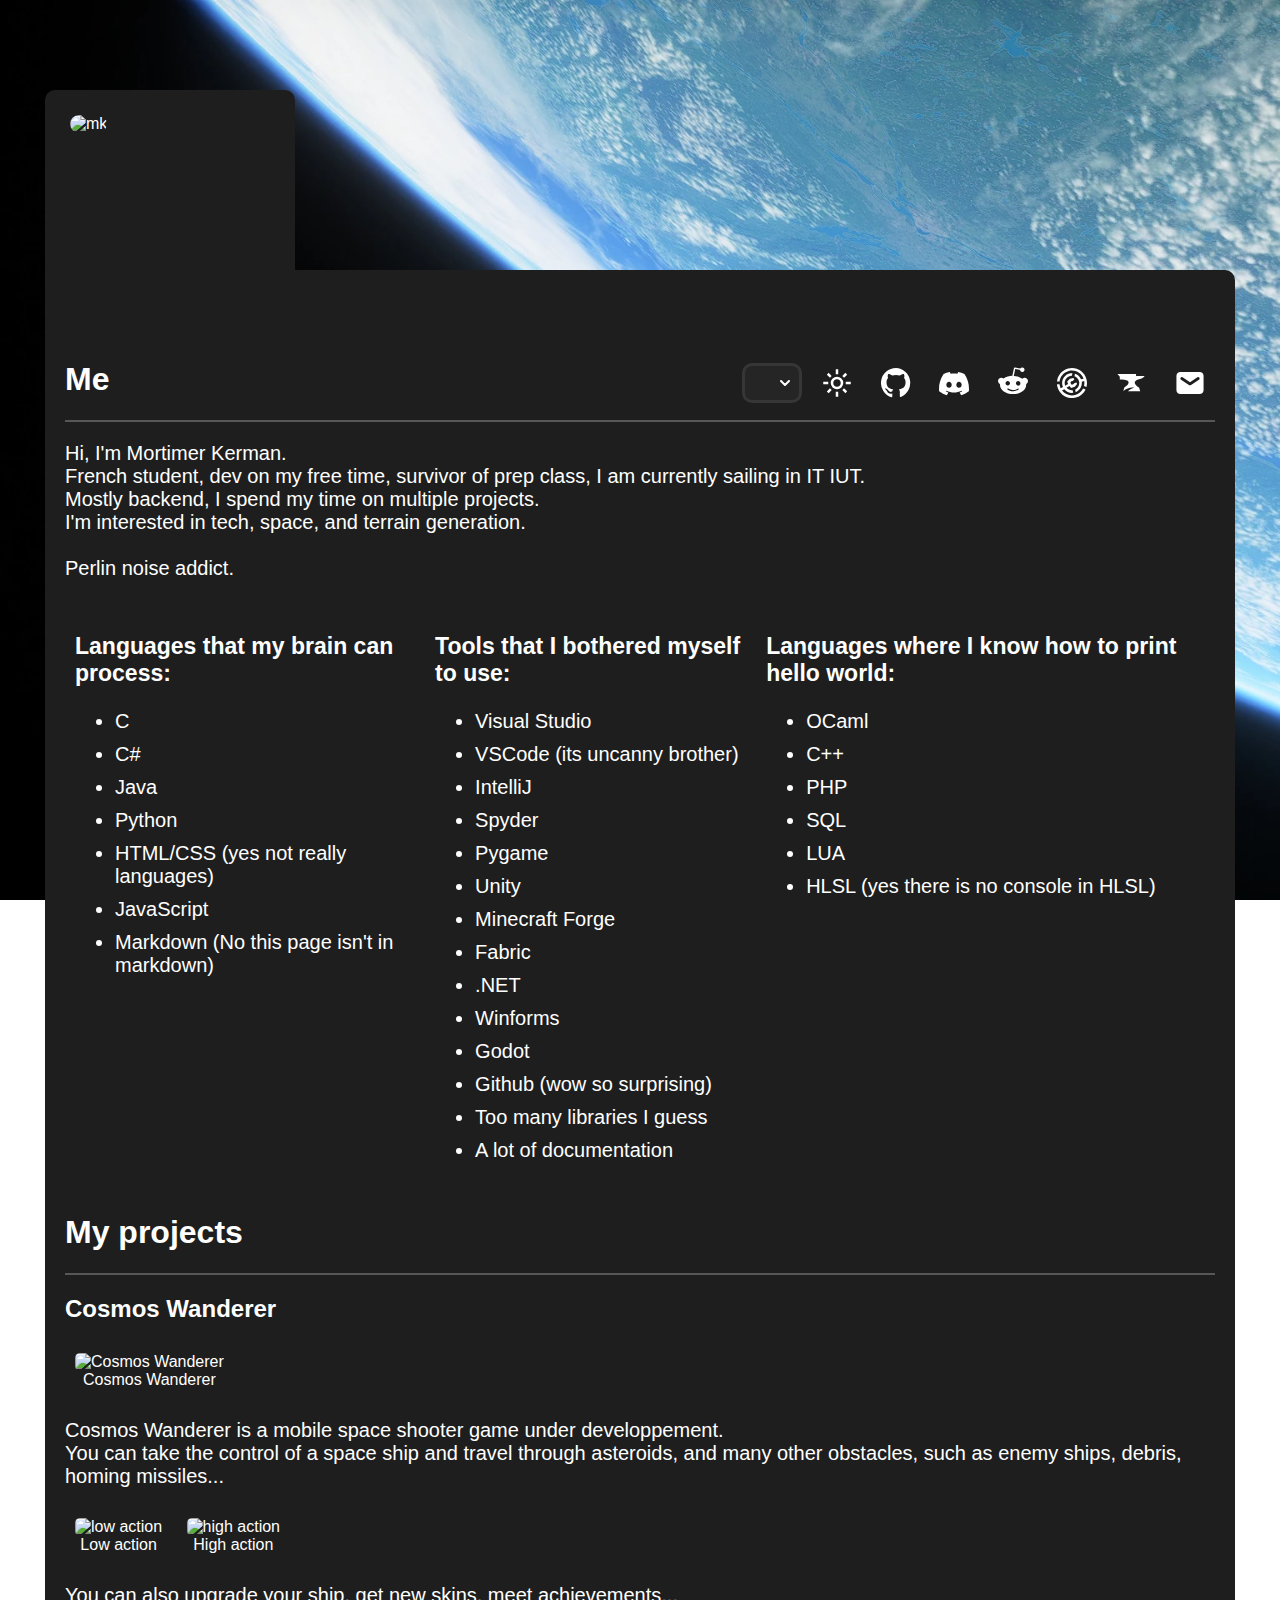
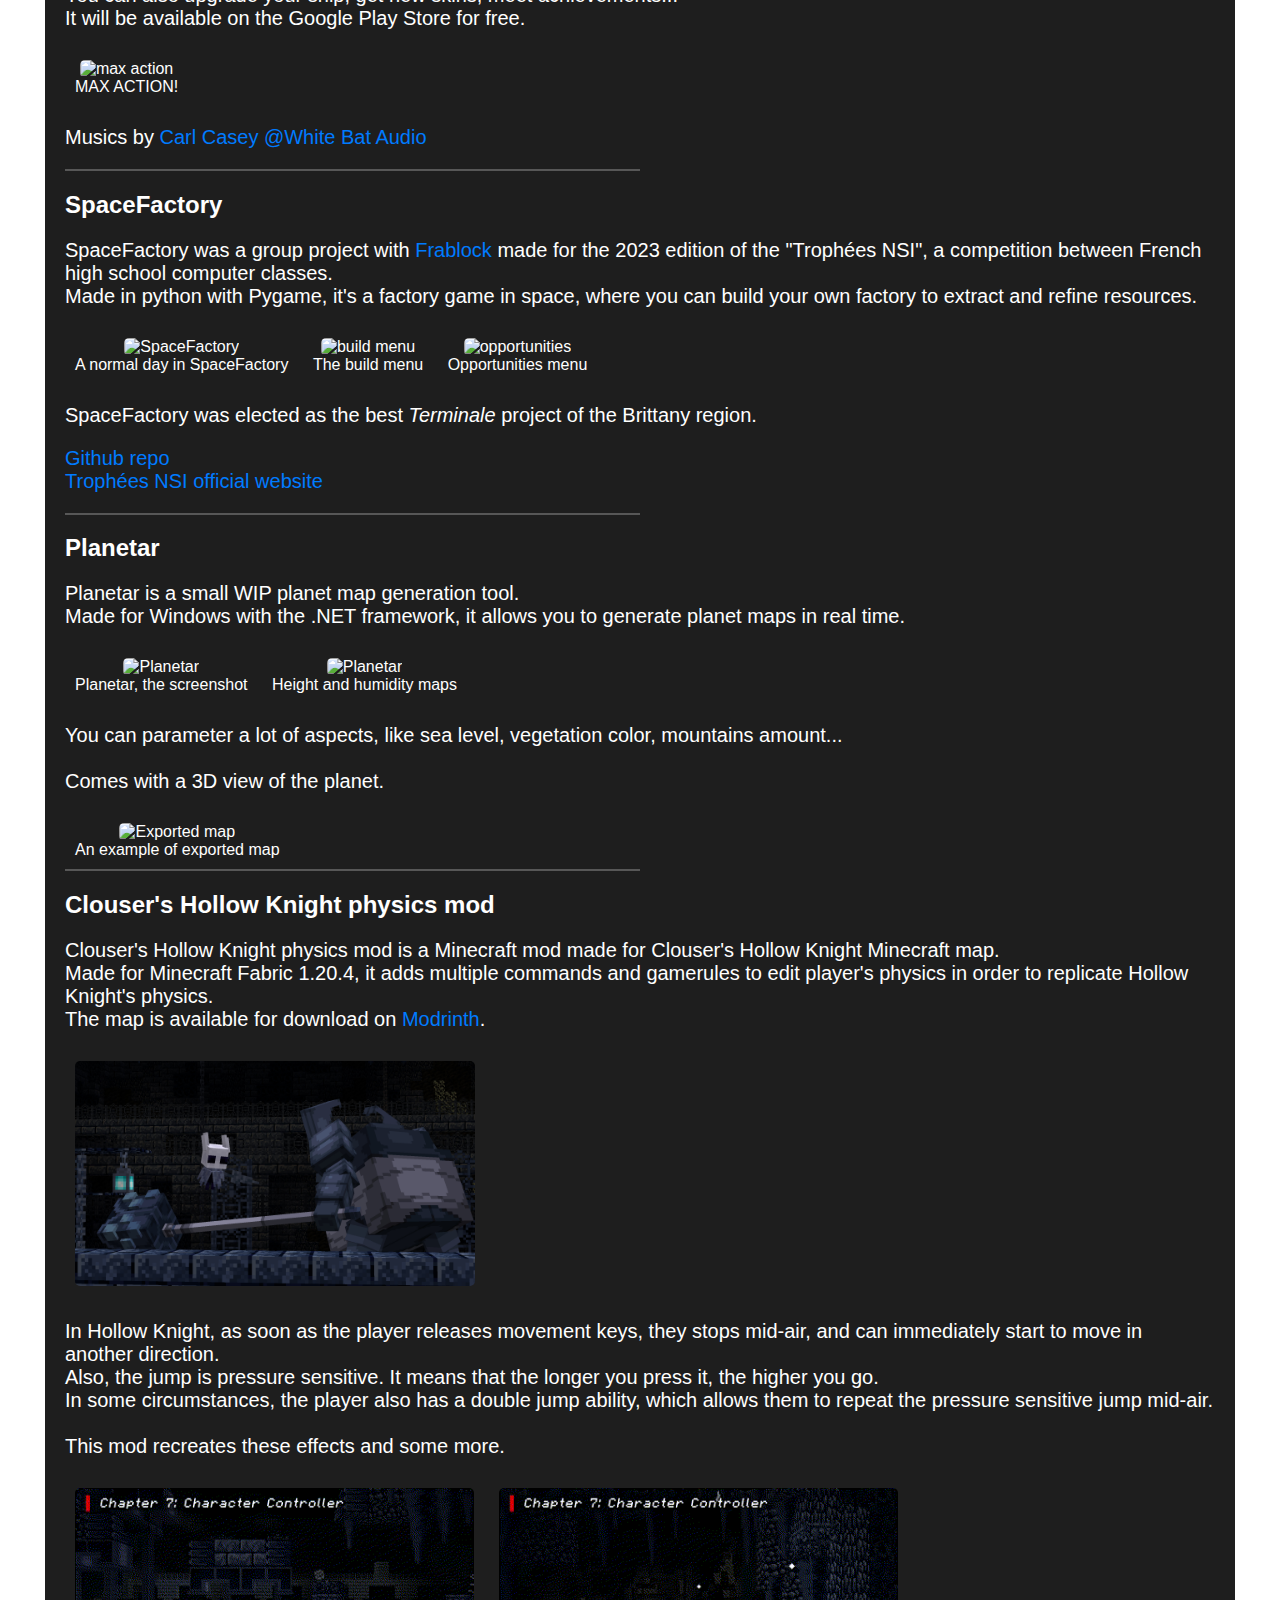
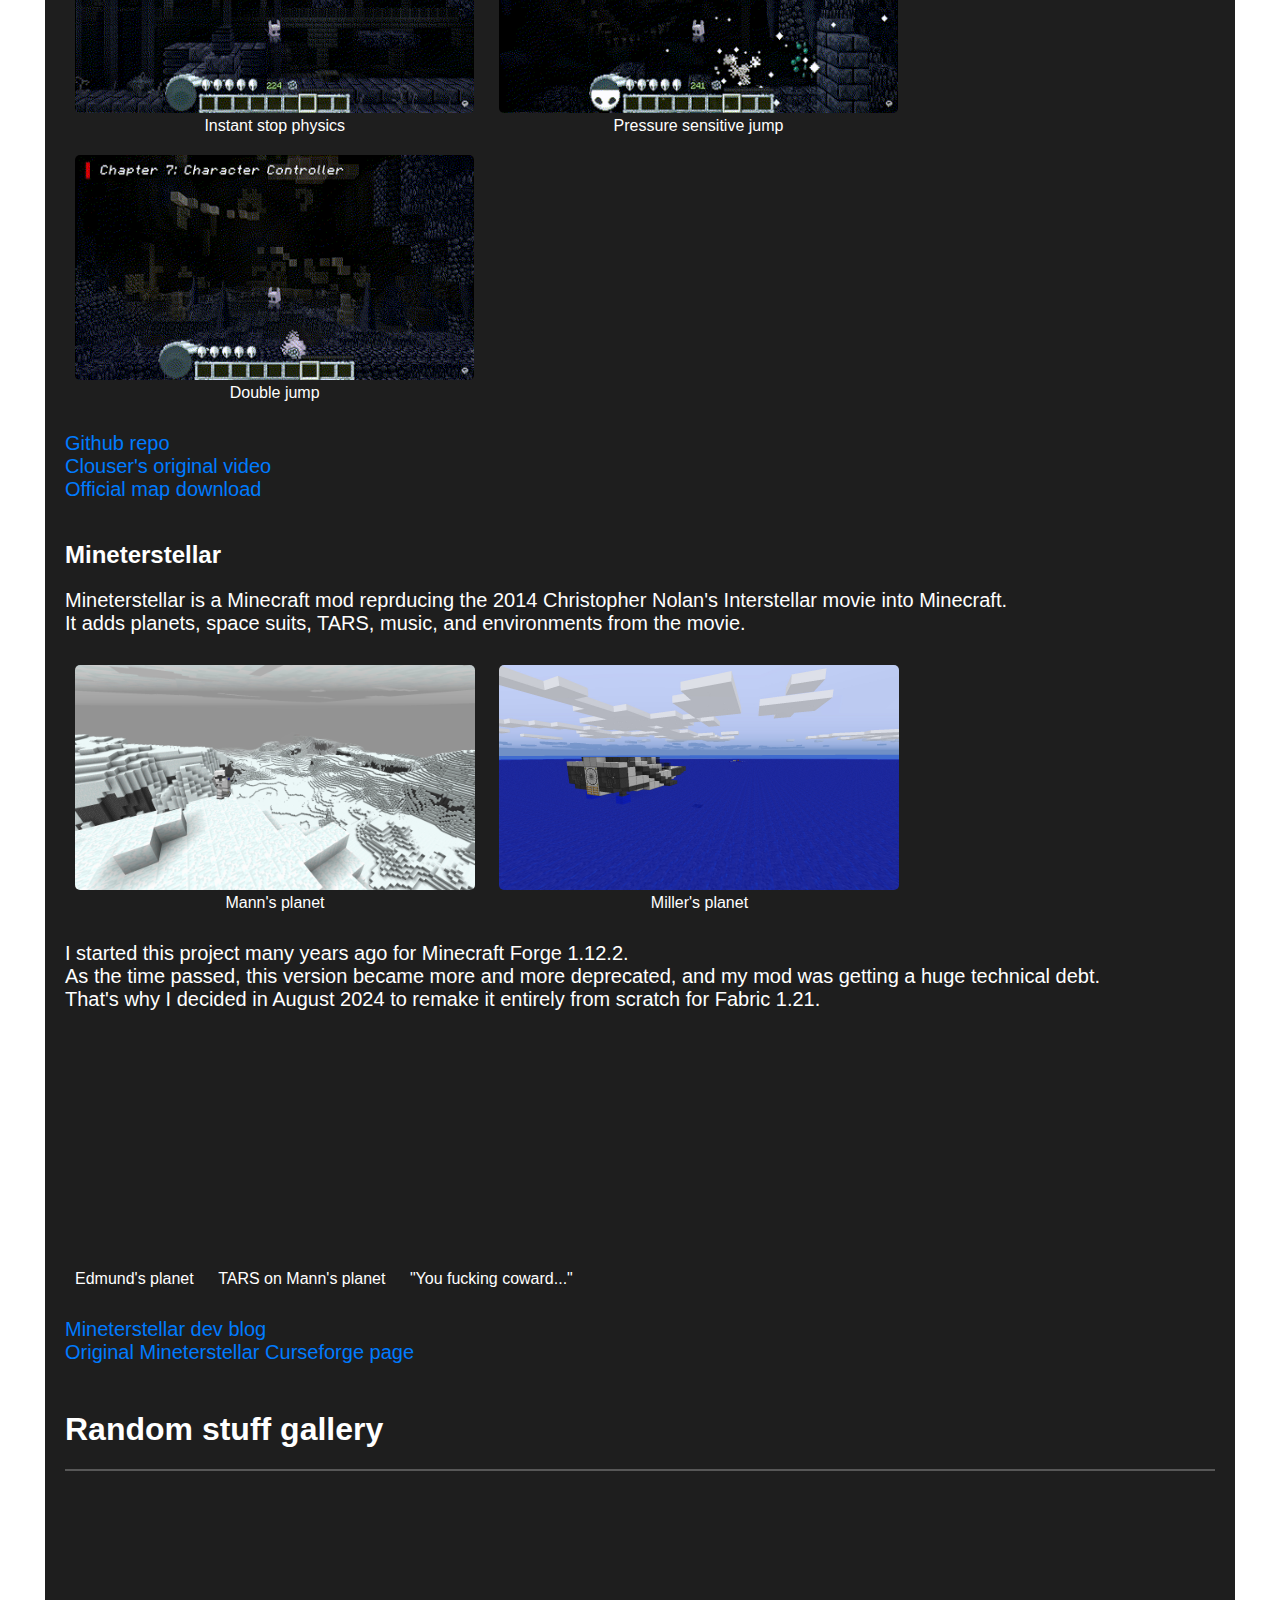
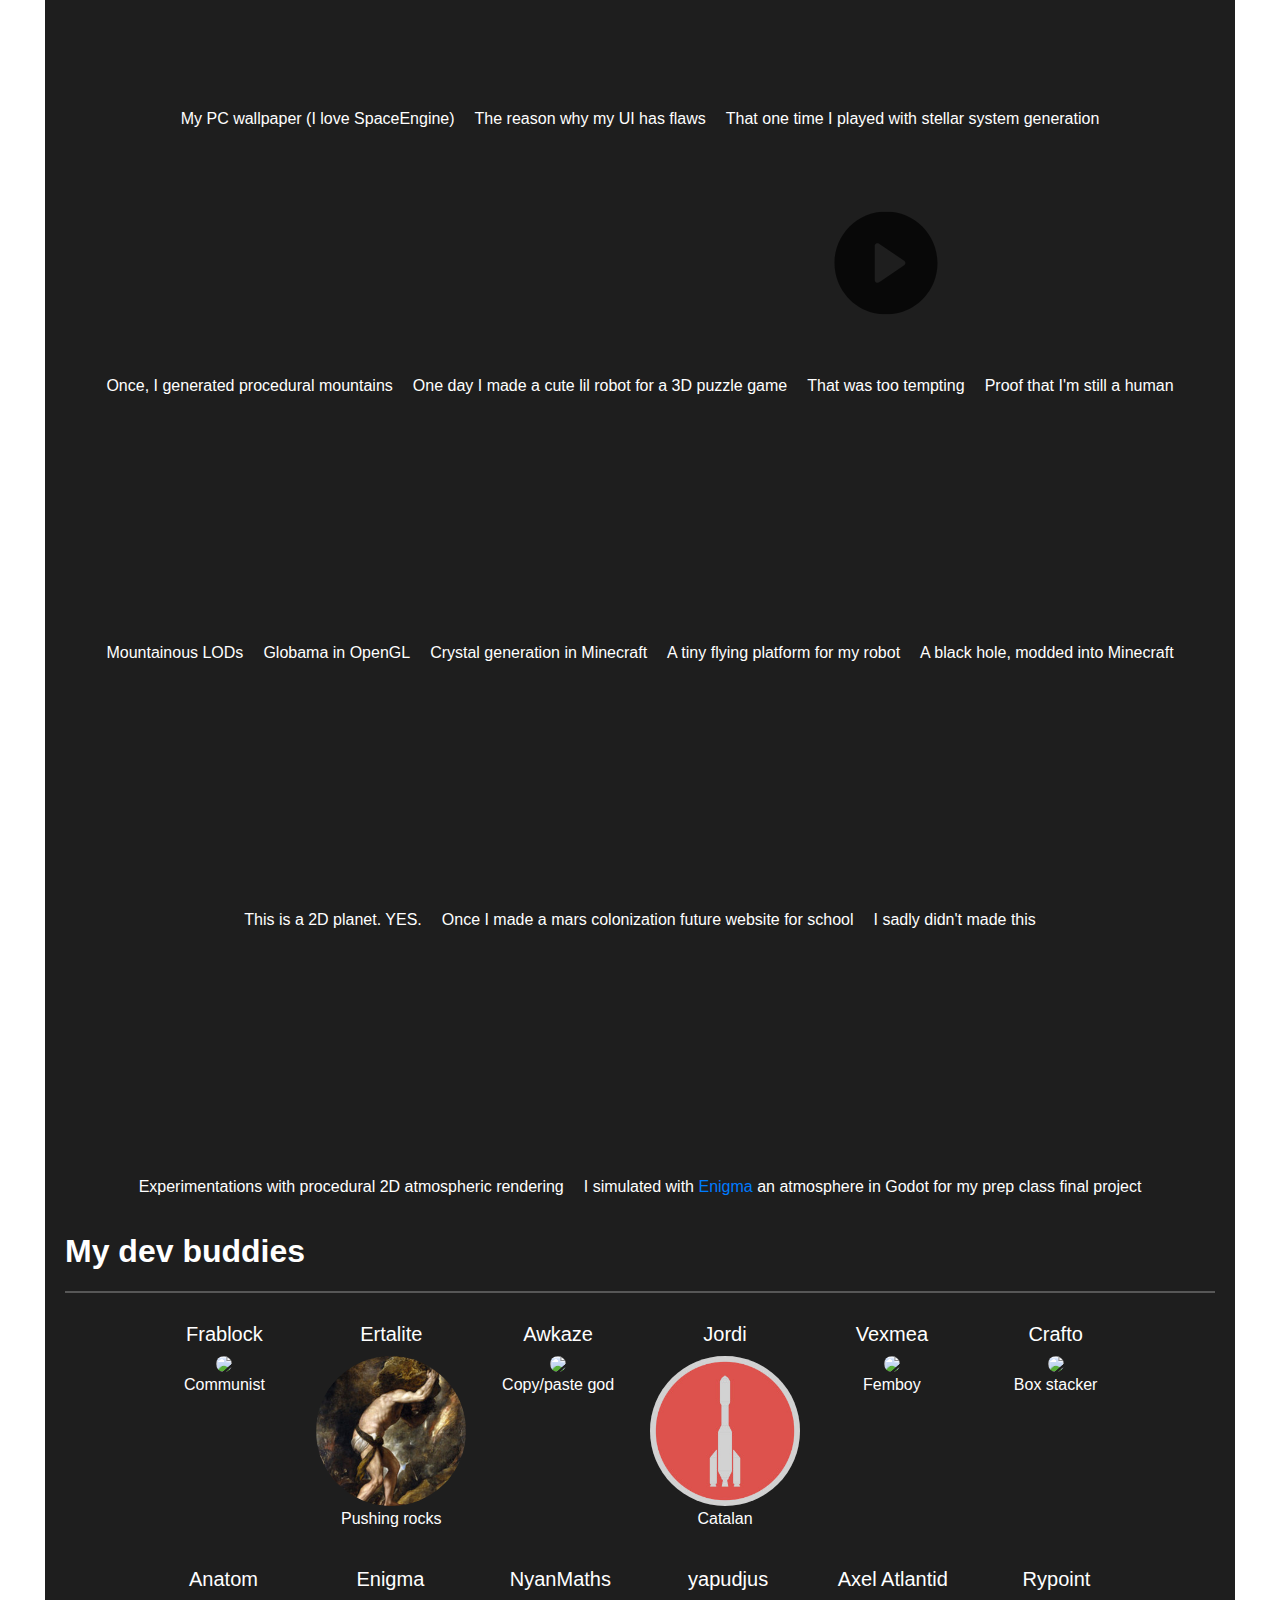
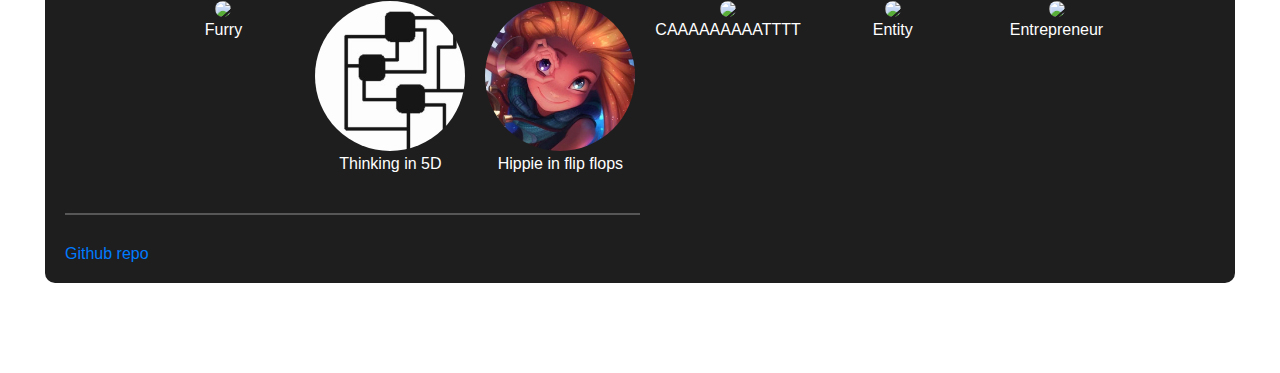
==== index.html @ 1464b173 "Added a Mineterstellar project section and a blog with comments" ====
<!DOCTYPE html>
<html>
	<head>
		<meta charset="utf-8"/>
		<title>Mortimer Kerman's webpage</title>
		<meta name="author" content="Mortimer Kerman"/>
		<meta name="description" content="A showcase web page for my developer projects"/>
		<meta property="og:url" content="https://mortimer-kerman.github.io/"/>
		<meta property="og:title" content="Mortimer Kerman's webpage"/>
		<meta property="og:description" content="A showcase web page for my developer projects"/>
		<meta property="og:image" content="https://raw.githubusercontent.com/Mortimer-Kerman/mortimer-kerman.github.io/main/icon.png"/>
		<meta name="robots" content="index" />
		<link rel="stylesheet" href="index.css" />
		<link rel="icon" type="image/png" sizes="583x583" href="icon.png"/>
	</head>
	<body>
		<div class="fixed-background">
			<div class="content">
				<div class="pp_container" width="200px">
					<img class="pp" src="mortimerK.jpg" alt="mk" width="200px"/>
				</div>
				<h1 class="top-content">
					<div loc="me">Me</div>
					<div class="navbar-open scriptonly" onclick="openNavBar()" style="cursor: pointer;">&#9776;</div>
					<div class="navbuttons-container">
						<a onclick="closeNavBar()" style="cursor: pointer;"><svg class="navbar-close scriptonly" width="30px" height="30px"><use href="sprites.svg#close"/></svg></a>
						<div desc="English" descloc="langName" class="language-select scriptonly">
							<select id="language" onselect=""></select>
						</div>
						<a desc="Light mode" descloc="lightmode" class="scriptonly" onclick="switchLightmode()" style="cursor: pointer;"><svg class="lightmode" width="30px" height="30px"><use href="sprites.svg#lightmode"/></svg></a>
						<a desc="Mortimer-Kerman" href="https://github.com/Mortimer-Kerman" target="_blank" rel="noopener noreferrer"><svg class="github-logo" width="30px" height="30px"><use href="sprites.svg#github"/></svg></a>
						<a desc="mortimer_kerman" onclick="copyDiscordID('mortimer_kerman')" style="cursor: pointer;"><svg class="discord-logo" width="30px" height="30px"><use href="sprites.svg#discord"/></svg></a>
						<a desc="Mortimer_Kerman" href="https://reddit.com/u/Mortimer_Kerman" target="_blank" rel="noopener noreferrer"><svg class="reddit-logo" width="30px" height="30px"><use class="circle" href="sprites.svg#reddit-circle"/><use class="face" href="sprites.svg#reddit-icon"/></svg></a>
						<a desc="Mortimer-Kerman" href="https://modrinth.com/user/Mortimer-Kerman" target="_blank" rel="noopener noreferrer"><svg class="modrinth-logo" width="30px" height="30px"><use href="sprites.svg#modrinth"/></svg></a>
						<a desc="mortimer_kerman" href="https://www.curseforge.com/members/mortimer_kerman/projects" target="_blank" rel="noopener noreferrer"><svg class="curseforge-logo" width="30px" height="30px"><use href="sprites.svg#curseforge"/></svg></a>
						<a desc="kerman.mortimer@gmail.com" href="mailto:kerman.mortimer@gmail.com" target="_blank" rel="noopener noreferrer"><svg class="mail-logo" width="30px" height="30px"><use href="sprites.svg#mail"/></svg></a>
					</div>
				</h1>
				<div class="title-bar"></div>
				<section>
					<p loc="maindesc">
						Hi, I'm Mortimer Kerman.<br/>
						French student, dev on my free time, survivor of prep class, I am currently sailing in IT IUT.<br/>
						Mostly backend, I spend my time on multiple projects.<br/>
						I'm interested in tech, space, and terrain generation.
						<br/><br/>
						Perlin noise addict.
					</p>
					<div class="alignedBlocksContainer">
						<div class="alignedBlock">
							<h3 loc="languages.process">Languages that my brain can process:</h3>
							<ul>
								<li>C</li>
								<li>C#</li>
								<li>Java</li>
								<li>Python</li>
								<li loc="languages.html">HTML/CSS (yes not really languages)</li>
								<li>JavaScript</li>
								<li loc="languages.markdown">Markdown (No this page isn't in markdown)</li>
							</ul>
						</div>
						<div class="alignedBlock">
							<h3 loc="languages.toolsused">Tools that I bothered myself to use:</h3>
							<ul>
								<li>Visual Studio</li>
								<li loc="languages.vscode">VSCode (its uncanny brother)</li>
								<li>IntelliJ</li>
								<li>Spyder</li>
								<li>Pygame</li>
								<li>Unity</li>
								<li>Minecraft Forge</li>
								<li>Fabric</li>
								<li>.NET</li>
								<li>Winforms</li>
								<li>Godot</li>
								<li loc="languages.github">Github (wow so surprising)</li>
								<li loc="languages.libs">Too many libraries I guess</li>
								<li loc="languages.doc">A lot of documentation</li>
							</ul>
						</div>
						<div class="alignedBlock">
							<h3 loc="languages.helloworld">Languages where I know how to print hello world:</h3>
							<ul>
								<li>OCaml</li>
								<li>C++</li>
								<li>PHP</li>
								<li>SQL</li>
								<li>LUA</li>
								<li loc="languages.hlsl">HLSL (yes there is no console in HLSL)</li>
							</ul>
						</div>
					</div>
				</section>
				<h1 id="projects" loc="projects" class="linkcopy">My projects</h1>
				<div class="title-bar"></div>
				<section>
					<h2 id="projects-cosmoswanderer" class="linkcopy">Cosmos Wanderer</h2>
					<section class="project">
						<div class="image-container">
							<img src="projects/cosmoswanderer.jpg" alt="Cosmos Wanderer" loading="lazy">
							<div class="caption">Cosmos Wanderer</div>
						</div>
						<p loc="cosmoswanderer.desc">
							Cosmos Wanderer is a mobile space shooter game under developpement.<br/>
							You can take the control of a space ship and travel through asteroids, and many other obstacles, such as enemy ships, debris, homing missiles...
						</p>
						<div class="image-container">
							<img src="projects/lowaction.jpg" alt="low action" loading="lazy">
							<div class="caption" loc="cosmoswanderer.lowaction">Low action</div>
						</div>
						<div class="image-container">
							<img src="projects/highaction.jpg" alt="high action" loading="lazy">
							<div class="caption" loc="cosmoswanderer.highaction">High action</div>
						</div>
						<p loc="cosmoswanderer.desc2">
							You can also upgrade your ship, get new skins, meet achievements...<br/>
							It will be available on the Google Play Store for free.
						</p>
						<div class="image-container">
							<img src="projects/maxaction.jpg" alt="max action" loading="lazy">
							<div class="caption" loc="cosmoswanderer.maxaction">MAX ACTION !</div>
						</div>
						<p loc="cosmoswanderer.carlcasey">
							Musics by <a href="https://youtube.com/@WhiteBatAudio" target="_blank" rel="noopener noreferrer">Carl Casey @White Bat Audio</a>
						</p>
					</section>
					<div class="small-title-bar"></div>
					<h2 id="projects-spacefactory" class="linkcopy">SpaceFactory</h2>
					<section class="project">
						<p loc="spacefactory">
							SpaceFactory was a group project with Frablock made for the 2023 edition of the "Trophées NSI", a competition between French high school computer classes.<br/>
							Made in python with Pygame, it's a factory game in space, where you can build your own factory to extract and refine resources.<br/>
						</p>
						<div class="image-container">
							<img src="projects/spacefactory.jpg" alt="SpaceFactory" loading="lazy">
							<div class="caption" loc="spacefactory.normalday">A normal day in SpaceFactory</div>
						</div>
						<div class="image-container">
							<img src="projects/buildmenu.jpg" alt="build menu" loading="lazy">
							<div class="caption" loc="spacefactory.buildmenu">The build menu</div>
						</div>
						<div class="image-container">
							<img src="projects/opportunities.jpg" alt="opportunities" loading="lazy">
							<div class="caption" loc="spacefactory.opportunities">Opportunities menu</div>
						</div>
						<p loc="spacefactory.bestproject">
							SpaceFactory was elected as the best <i>Terminale</i> project of the Brittany region.<br/>
						</p>
						<p>
							<a href="https://github.com/Mortimer-Kerman/SpaceFactory" target="_blank" rel="noopener noreferrer" loc="projects.repo">Github repo</a><br/>
							<a href="https://trophees-nsi.fr/" target="_blank" rel="noopener noreferrer" loc="spacefactory.website">Trophées NSI official website</a>
						</p>
					</section>
					<div class="small-title-bar"></div>
					<h2 id="projects-planetar" class="linkcopy">Planetar</h2>
					<section class="project">
						<p loc="planetar.desc">
							Planetar is a small WIP planet map generation tool.<br/>
							Made for Windows with the .NET framework, it allows you to generate planet maps in real time.
						</p>
						<div class="image-container">
							<img src="projects/planetar.jpg" alt="Planetar" loading="lazy">
							<div class="caption" loc="planetar.screenshot">Planetar, the screenshot</div>
						</div>
						<div class="image-container">
							<img src="projects/planetarmaps.jpg" alt="Planetar" loading="lazy">
							<div class="caption" loc="planetar.maps">Height and humidity maps</div>
						</div>
						<p loc="planetar.desc2">
							You can parameter a lot of aspects, like sea level, vegetation color, mountains amount...
							<br/><br/>
							Comes with a 3D view of the planet.
						</p>
						<div class="image-container">
							<img src="projects/exportedmap.jpg" alt="Exported map" loading="lazy">
							<div class="caption" loc="planetar.exported">An example of exported map</div>
						</div>
					</section>
					<div class="small-title-bar"></div>
					<h2 id="projects-clouserhollowknightphysicsmod" class="linkcopy">Clouser's Hollow Knight physics mod</h2>
					<section class="project">
						<p loc="hollowknight.desc">
							Clouser's Hollow Knight physics mod is a Minecraft mod made for Clouser's Hollow Knight Minecraft map.<br/>
							Made for Minecraft Fabric 1.20.4, it adds multiple commands and gamerules to edit player's physics in order to replicate Hollow Knight's physics.<br/>
							The map is available for download on <a href="https://modrinth.com/modpack/hollowknight" target="_blank" rel="noopener noreferrer">Modrinth</a>.
						</p>
						<div class="image-container">
							<img src="projects/hollowknight.jpg" alt="Hollow Knight" loading="lazy">
						</div>
						<p loc="hollowknight.desc2">
							In Hollow Knight, as soon as the player releases movement keys, they stops mid-air, and can immediately start to move in another direction.<br/>
							Also, the jump is pressure sensitive. It means that the longer you press it, the higher you go.<br/>
							In some circumstances, the player also has a double jump ability, which allows them to repeat the pressure sensitive jump mid-air.<br/>
							<br/>
							This mod recreates these effects and some more.
						</p>
						<div class="image-container">
							<img src="projects/instantstop.gif" alt="Hollow Knight" loading="lazy">
							<div class="caption" loc="hollowknight.instantstop">Instant stop physics</div>
						</div>
						<div class="image-container">
							<img src="projects/pressurejump.gif" alt="Hollow Knight" loading="lazy">
							<div class="caption" loc="hollowknight.pressurejump">Pressure sensitive jump</div>
						</div>
						<div class="image-container">
							<img src="projects/doublejump.gif" alt="Hollow Knight" loading="lazy">
							<div class="caption" loc="hollowknight.doublejump">Double jump</div>
						</div>
						<p>
							<a href="https://github.com/Mortimer-Kerman/ClouserHollowKnightPhysicsMod" target="_blank" rel="noopener noreferrer" loc="projects.repo">Github repo</a><br/>
							<a href="https://youtu.be/SB0jRHjh9kk" target="_blank" rel="noopener noreferrer" loc="hollowknight.video">Clouser's original video</a><br/>
							<a href="https://modrinth.com/modpack/hollowknight" target="_blank" rel="noopener noreferrer" loc="hollowknight.map">Official map download</a>
						</p>
					</section>
					<h2 id="projects-mineterstellar" class="linkcopy">Mineterstellar</h2>
					<section class="project">
						<p loc="mineterstellar.desc">
							Mineterstellar is a Minecraft mod reprducing the 2014 Christopher Nolan's Interstellar movie into Minecraft.<br/>
							It adds planets, space suits, TARS, music, and environments from the movie.
						</p>
						<div class="image-container">
							<img src="projects/mann1.jpg" alt="Mineterstellar" loading="lazy">
							<div class="caption" loc="mineterstellar.mann1">Mann's planet</div>
						</div>
						<div class="image-container">
							<img src="projects/miller.jpg" alt="Mineterstellar" loading="lazy">
							<div class="caption" loc="mineterstellar.miller">Miller's planet</div>
						</div>
						<p loc="mineterstellar.desc2">
							I started this project many years ago for Minecraft Forge 1.12.2.<br/>
							As the time passed, this version became more and more deprecated, and my mod was getting a huge technical debt.<br/>
							That's why I decided in August 2024 to remake it entirely from scratch for Fabric 1.21.
						</p>
						<div class="image-container">
							<img src="projects/edmund.jpg" alt="Mineterstellar" loading="lazy">
							<div class="caption" loc="mineterstellar.edmund">Edmund's planet</div>
						</div>
						<div class="image-container">
							<img src="projects/mann2.jpg" alt="Mineterstellar" loading="lazy">
							<div class="caption" loc="mineterstellar.mann2">TARS on Mann's planet</div>
						</div>
						<div class="image-container">
							<img src="projects/mann3.jpg" alt="Mineterstellar" loading="lazy">
							<div class="caption" loc="mineterstellar.mann3">"You fucking coward..."</div>
						</div>
						<p>
							<a href="/mineterstellar-blog" loc="mineterstellar.blog">Dev blog</a><br/>
							<a href="https://www.curseforge.com/minecraft/mc-mods/mineterstellar-interstellar-in-minecraft" target="_blank" rel="noopener noreferrer" loc="mineterstellar.curseforge">Original Mineterstellar Curseforge page</a><br/>
						</p>
					</section>
				</section>
				<h1 id="gallery" loc="gallery" class="linkcopy">Random stuff gallery</h1>
				<div class="title-bar"></div>
				<section class="gallery">
					<div class="image-container">
						<img src="randomScreens/pcwlp.jpg" alt="PC wallpaper" loading="lazy">
						<div class="caption" loc="gallery.wallpaper">My PC wallpaper (I love SpaceEngine)</div>
					</div>
					<div class="image-container">
						<img src="randomScreens/reason.jpg" alt="Reason why" loading="lazy">
						<div class="caption" loc="gallery.reason">The reason why my UI has flaws</div>
					</div>
					<div class="image-container">
						<img src="randomScreens/stellarsystem.jpg" alt="Stellar system" loading="lazy">
						<div class="caption" loc="gallery.stellarsystem">That one time I played with stellar system generation</div>
					</div>
					<div class="image-container">
						<img src="randomScreens/mountainsgenration.jpg" alt="Mountains generation" loading="lazy">
						<div class="caption" loc="gallery.mountains">Once, I generated procedural mountains</div>
					</div>
					<div class="image-container">
						<img src="randomScreens/bobbythebot.jpg" alt="Bobby the robot" loading="lazy">
						<div class="caption" loc="gallery.robot">One day I made a cute lil robot for a 3D puzzle game</div>
					</div>
					<div class="image-container">
						<div class="scriptonly">
							<img class="videoThumb" src="randomScreens/videothumbs/tootempting.webm.jpg" alt="Too tempting" loading="lazy">
							<svg class="playIcon" width="100%" height="45%"><use href="sprites.svg#playicon"/></svg>
						</div>
						<noscript>
							<video preload="auto" controls src="randomScreens/tootempting.webm">
								<track src="randomScreens/subtitles/tootempting.webm-en.vtt" kind="subtitles" srclang="en" label="English">
								<track src="randomScreens/subtitles/tootempting.webm-fr.vtt" kind="subtitles" srclang="fr" label="Français">
								<track src="randomScreens/subtitles/tootempting.webm-es.vtt" kind="subtitles" srclang="es" label="Español">
								<track src="randomScreens/subtitles/tootempting.webm-de.vtt" kind="subtitles" srclang="de" label="Deutsch">
								Your navigator does not support video playing</video>
						</noscript>
						<div class="caption" loc="gallery.tootempting">That was too tempting</div>
					</div>
					<div class="image-container">
						<img src="randomScreens/touchinggrass.jpg" alt="Touching grass" loading="lazy">
						<div class="caption" loc="gallery.grass">Proof that I'm still a human</div>
					</div>
					<div class="image-container">
						<img src="randomScreens/lods.jpg" alt="LODs" loading="lazy">
						<div class="caption" loc="gallery.lod">Mountainous LODs</div>
					</div>
					<div class="image-container">
						<img src="randomScreens/globama.jpg" alt="Globama" loading="lazy">
						<div class="caption" loc="gallery.globama">Globama in OpenGL</div>
					</div>
					<div class="image-container">
						<img src="randomScreens/generatedcrystals.jpg" alt="Generated crystals" loading="lazy">
						<div class="caption" loc="gallery.crystals">Crystal generation in Minecraft</div>
					</div>
					<div class="image-container">
						<img src="randomScreens/platform.gif" alt="Flying platform" loading="lazy">
						<div class="caption" loc="gallery.platform">A tiny flying platform for my robot</div>
					</div>
					<div class="image-container">
						<img src="randomScreens/minecraftblackhole.jpg" alt="Minecraft black hole" loading="lazy">
						<div class="caption" loc="gallery.blackhole">A black hole, modded into Minecraft</div>
					</div>
					<div class="image-container">
						<img src="randomScreens/totally2d.jpg" alt="Totally 2D" loading="lazy">
						<div class="caption" loc="gallery.totally2d">This is a 2D planet. YES.</div>
					</div>
					<div class="image-container">
						<img src="randomScreens/mars.jpg" alt="MARS website" loading="lazy">
						<div class="caption" loc="gallery.mars">Once I made a mars colonization future website for school</div>
					</div>
					<div class="image-container">
						<img src="randomScreens/smug-jug.gif" alt="Some smug jug" loading="lazy">
						<div class="caption" loc="gallery.jug">I sadly didn't made this</div>
					</div>
					<div class="image-container">
						<img src="randomScreens/atmosphere.jpg" alt="2D atmosphere" loading="lazy">
						<div class="caption" loc="gallery.atmosphere">Experimentations with procedural 2D atmospheric rendering</div>
					</div>
					<div class="image-container">
						<img src="randomScreens/scattering.jpg" alt="Realistic scattering" loading="lazy">
						<div class="caption" loc="gallery.scattering">I simulated with Enigma an atmosphere in Godot for my prep class final project</div>
					</div>
				</section>
				<h1 id="buddies" loc="buddies" class="linkcopy">My dev buddies</h1>
				<div class="title-bar"></div>
				<section class="buddies-gallery">
					<div class="buddiesPP">
						<p>Frablock</p>
						<a href="https://github.com/Frablock" target="_blank" rel="noopener noreferrer">
							<img src="buddies/frablock.jpg" width="150px" id="Frablock"></a>
						<div loc="buddies.frablock">Communist</div>
					</div>
					<div class="buddiesPP">
						<p>Ertalite</p>
						<a href="https://github.com/ertalite" target="_blank" rel="noopener noreferrer">
							<img src="buddies/ertalite.jpg" width="150px" id="Ertalite"></a>
						<div loc="buddies.ertalite">Pushing rocks</div>
					</div>
					<div class="buddiesPP">
						<p>Awkaze</p>
						<a href="https://github.com/awkaze" target="_blank" rel="noopener noreferrer">
							<img src="https://avatars.githubusercontent.com/u/148548893?v=4" width="150px" id="Awkaze"></a>
						<div loc="buddies.awkaze">Copy/paste god</div>
					</div>
					<div class="buddiesPP">
						<p>Jordi</p>
						<a href="https://github.com/Jordi-R66" target="_blank" rel="noopener noreferrer">
							<img src="buddies/jordi.jpg" width="150px" id="Jordi"></a>
						<div loc="buddies.jordi">Catalan</div>
					</div>
					<div class="buddiesPP">
						<p>Vexmea</p>
						<a href="https://vexmae.github.io" target="_blank" rel="noopener noreferrer">
							<img src="buddies/vexmea.jpg" width="150px" id="Vexmea"></a>
						<div loc="buddies.vexmea">Femboy</div>
					</div>
					<div class="buddiesPP">
						<p>Crafto</p>
						<a href="https://instagram.com/malidevgames/" target="_blank" rel="noopener noreferrer">
							<img src="buddies/crafto.jpg" width="150px" id="Crafto"></a>
						<div loc="buddies.crafto">Box stacker</div>
					</div>
					<div class="buddiesPP">
						<p>Anatom</p>
						<a href="https://github.com/anatom3000" target="_blank" rel="noopener noreferrer">
							<img src="https://avatars.githubusercontent.com/u/49984698?v=4" width="150px" id="Anatom"></a>
						<div loc="buddies.anatom">Furry</div>
					</div>
					<div class="buddiesPP">
						<p>Enigma</p>
						<a href="https://github.com/Checkmate6659" target="_blank" rel="noopener noreferrer">
							<img src="buddies/enigma.jpg" width="150px" id="Enigma"></a>
						<div loc="buddies.enigma">Thinking in 5D</div>
					</div>
					<div class="buddiesPP">
						<p>NyanMaths</p>
						<a href="https://github.com/NyanMaths" target="_blank" rel="noopener noreferrer">
							<img src="buddies/nyanmaths.jpg" width="150px" id="NyanMaths"></a>
						<div loc="buddies.nyanmaths">Hippie in flip flops</div>
					</div>
					<div class="buddiesPP">
						<p>yapudjus</p>
						<a href="https://github.com/yapudjus" target="_blank" rel="noopener noreferrer">
							<img src="buddies/yapudjus.jpg" width="150px" id="yapudjus"></a>
						<div loc="buddies.yapudjus">CAAAAAAAAATTTT</div>
					</div>
					<div class="buddiesPP">
						<p>Axel Atlantid</p>
						<a onclick="copyDiscordID('axelatlantid')" target="_blank" rel="noopener noreferrer">
							<img src="buddies/axelatlantid.jpg" width="150px" id="AxelAtlantid"></a>
						<div loc="buddies.axelatlantid">Entity</div>
					</div>
					<div class="buddiesPP">
						<p>Rypoint</p>
						<a href="https://github.com/Rip01nt" target="_blank" rel="noopener noreferrer">
							<img src="buddies/rypoint.png" width="150px" id="Rypoint"></a>
						<div loc="buddies.rypoint">Entrepreneur</div>
					</div>
				</section>
				<div class="small-title-bar" style="margin-top:30px; margin-bottom: 30px;"></div>
				<a href="https://github.com/Mortimer-Kerman/mortimer-kerman.github.io" target="_blank" rel="noopener noreferrer" loc="projects.repo">Github repo</a>
				<p loc="translation" style="position:absolute; right: 20px; bottom: 0px; font-size: medium;"></p>
			</div>
		</div>
		<div id="modal">
			<div id="modal-media">
				<img class="modal-image" onload="updateMediaSize(modalMedia)">
				<video class="modal-video" preload="auto" autoplay controls>Your navigator does not support video playing</video>
			</div>
			<span class="close"></span>
			<span class="prev"></span>
			<span class="next"></span>
			<div id="caption"></div>
		</div>
		<div id="snackbar">Snacks!</div>
		<noscript id="no-js"></noscript>
		<div id="flashbang"></div>
	</body>
	<script src="main.js"></script>
	<script src="loc.js"></script>
</html>
---- index.css ----
:root {
    --bg-color: #1e1e1e;
	--imgbg-color: #000000;
	--text-color: #ffffff;
	--snack-color: #363636;
	--titlebar-color: #575757;
	--select-border-color: #363636;
	--select-hover-color: #575757;
	--navmenu-color: #252525;
	--navicons-color: #ffffff;
	--link-color: #007bff;
	--link-visited-color: #8a2be2;
	--link-hover-color: #ff4500;
	--select-icon: url("data:image/svg+xml;charset=utf-8,<svg width='10' height='6' fill='none' xmlns='http:%2F%2Fwww.w3.org/2000/svg'><path d='M1 1l4 4 4-4' stroke='white' stroke-width='2' stroke-linecap='round' stroke-linejoin='round'/></svg>");
	--linkcopy-icon: url('data:image/svg+xml;utf8,<svg xmlns="http://www.w3.org/2000/svg" viewBox="0 0 16 16"><path d="m7.775 3.275 1.25-1.25a3.5 3.5 0 1 1 4.95 4.95l-2.5 2.5a3.5 3.5 0 0 1-4.95 0 .751.751 0 0 1 .018-1.042.751.751 0 0 1 1.042-.018 1.998 1.998 0 0 0 2.83 0l2.5-2.5a2.002 2.002 0 0 0-2.83-2.83l-1.25 1.25a.751.751 0 0 1-1.042-.018.751.751 0 0 1-.018-1.042Zm-4.69 9.64a1.998 1.998 0 0 0 2.83 0l1.25-1.25a.751.751 0 0 1 1.042.018.751.751 0 0 1 .018 1.042l-1.25 1.25a3.5 3.5 0 1 1-4.95-4.95l2.5-2.5a3.5 3.5 0 0 1 4.95 0 .751.751 0 0 1-.018 1.042.751.751 0 0 1-1.042.018 1.998 1.998 0 0 0-2.83 0l-2.5 2.5a1.998 1.998 0 0 0 0 2.83Z" fill="white"></path></svg>');
	--bg-image: url("bg-dark.webp");
	--bg-pos: top left;
	--outline: unset;
	--font-weight: normal;
}

body {
	margin: 0;
	font-family: Arial, sans-serif;
	color: var(--text-color);
}

body.light {
    --bg-color: #d9d9d9;/*ffffff*/
	--imgbg-color: #ffffff;
	--text-color: #000000;
	--snack-color: #ffffff;
	--titlebar-color: #757575;
	--select-border-color: #999999;
	--select-hover-color: #cccccc;/*dddddd*/
	--navmenu-color: #bbbbbb;/*cccccc*/
	--navicons-color: #363636;
	--link-color: #0000EE;
	--link-visited-color: #551A8B;
	--link-hover-color: #FF0000;
	--select-icon: url("data:image/svg+xml;charset=utf-8,<svg width='10' height='6' fill='none' xmlns='http:%2F%2Fwww.w3.org/2000/svg'><path d='M1 1l4 4 4-4' stroke='black' stroke-width='2' stroke-linecap='round' stroke-linejoin='round'/></svg>");
	--linkcopy-icon: url('data:image/svg+xml;utf8,<svg xmlns="http://www.w3.org/2000/svg" viewBox="0 0 16 16"><path d="m7.775 3.275 1.25-1.25a3.5 3.5 0 1 1 4.95 4.95l-2.5 2.5a3.5 3.5 0 0 1-4.95 0 .751.751 0 0 1 .018-1.042.751.751 0 0 1 1.042-.018 1.998 1.998 0 0 0 2.83 0l2.5-2.5a2.002 2.002 0 0 0-2.83-2.83l-1.25 1.25a.751.751 0 0 1-1.042-.018.751.751 0 0 1-.018-1.042Zm-4.69 9.64a1.998 1.998 0 0 0 2.83 0l1.25-1.25a.751.751 0 0 1 1.042.018.751.751 0 0 1 .018 1.042l-1.25 1.25a3.5 3.5 0 1 1-4.95-4.95l2.5-2.5a3.5 3.5 0 0 1 4.95 0 .751.751 0 0 1-.018 1.042.751.751 0 0 1-1.042.018 1.998 1.998 0 0 0-2.83 0l-2.5 2.5a1.998 1.998 0 0 0 0 2.83Z" fill="black"></path></svg>');
	--bg-image: url("bg-light.webp");
	--bg-pos: top right;
	--outline: 1px solid #000000;
	--font-weight: bold;
}

body.no-transition * {
	transition: none !important;
}

.fixed-background {
	background-color: var(--imgbg-color);
	background-image: var(--bg-image);
	background-size: cover;
	background-attachment: fixed;
	background-position: var(--bg-pos);
	min-height: 100vh;
	display: flex;
	justify-content: center;
	align-items: end;
	width: 100%;
	transition: all 0.2s;
}

.content {
	position: relative;
	background-color: var(--bg-color);
	padding: 20px;
	width: 100%;
	margin-top: 30vh;
	transition: 0.2s;
}

@media only screen and (min-width: 1001px)
{
	.content {
		border-radius: 10px;
		margin-left: 5vh;
		margin-right: 5vh;
		margin-bottom: 10vh;
	}
}

.top-content div[loc] {
	width: calc(100% - 500px);
}

@media only screen and (max-width: 1000px)
{
	h1:not(.top-content), h2 {
		text-align: center;
	}

	.top-content div[loc] {
		width: calc(100% - 100px);
	}
}

.pp_container {
	border-radius: 10px;
	position: relative;
	background-color: var(--bg-color);
	top: -200px;
	left: -20px;
	width:250px;
	max-width:250px;
	height:250px;
	max-height:250px;
	display: inline-block;
	margin-bottom: -200px;
	transition: 0.2s;
}

.pp {
	border-radius: 10px;
	position: relative;
	top: 25px;
	left: 25px;
	width:200px;
	max-width:200px;
	margin-bottom: -150px;
}

.title-bar {
	width: 100%;
	height: 2px;
	background-color: var(--titlebar-color);
	transition: 0.2s;
}

.small-title-bar {
	width: 50%;
	height: 2px;
	background-color: var(--titlebar-color);
	transition: 0.2s;
}

@media only screen and (max-width: 1000px)
{
	.small-title-bar {
		margin: 0 auto;
	}
}

h1 {
	z-index: 1;
}

.scriptonly {
	visibility: hidden !important;
	position: fixed !important;
}

.gallery {
	display: flex;
	flex-wrap: wrap;
	justify-content: center;
}

.image-container {
	margin: 10px;
	cursor: pointer;
	text-align: center;
	justify-content: center;
	display: inline-block;
}

.image-container div {
	position: relative;
}

.image-container img,
.image-container video {
	max-width: 100%;
	border-radius: 5px;
	transition: 0.2s;
	outline: var(--outline);
}

@media only screen and (min-width: 1001px)
{
	.image-container img,
	.image-container video {
		height: 225px;
		width: auto;
	}
}

@media only screen and (max-width: 1000px)
{
	.image-container img,
	.image-container video {
		width: 70%;
		height: auto;
	}
}

.image-container img:not(.videoThumb):hover {
	transform: scale(1.03);
}

.playIcon {
	position: absolute;
	top: 50%;
	left: 50%;
	transform: translate(-50%, -50%);
	opacity: 0.7;
	transition: 0.2s;
}

@media only screen and (min-width: 1001px)
{
	.playIcon:hover {
		transform: translate(-50%, -50%) scale(1.1);
	}
}

@media only screen and (max-width: 1000px)
{
	.playIcon {
		transform: translate(-50%, -50%) scale(0.7);
	}

	.playIcon:hover {
		transform: translate(-50%, -50%) scale(0.75);
	}
}

@media only screen and (max-width: 1000px)
{
	.project {
		display: flex;
		flex-direction: column;
	}
}

h3 {
	font-size: 23px;
}

li {
	margin-bottom: 10px;
	font-size: 20px;
}

p {
	font-size: 20px;
}

.buddies-gallery {
	display: flex;
	flex-wrap: wrap;
	justify-content: center;
}

@media only screen and (max-width: 1000px)
{
	.buddies-gallery {
		display: grid;
		grid-template-columns: repeat(3, 1fr);
	}
}

.buddiesPP {
	flex-basis: calc(100% / 8);
	text-align: center;
}

.buddiesPP p {
	margin-bottom: 0.5em;
}

.buddiesPP img {
	border-radius: 50%;
	transition: 0.2s;
	transform-style: preserve-3d;
	outline: var(--outline);
}

.buddiesPP img:hover:not(:active) {
	transform: scale(1.03);
}

.buddiesPP img:active {
	filter: brightness(50%);
}

@media only screen and (min-width: 1001px)
{
	.buddiesPP {
		padding: 10px;
	}
}

@media only screen and (max-width: 1000px)
{
	.buddiesPP {
		padding: 30px;
		min-width: 200px;
	}
}

.buddiesPP img.rotate {
	animation: rotateBuddy 1s ease-in-out forwards;
}
  
@keyframes rotateBuddy {
	0% {
		transform: rotateY(0deg);
	}
	32% {
		filter: brightness(1);
	}
	33% {
		filter: brightness(0.8);
	}
	66% {
		filter: brightness(0.8);
	}
	67% {
		filter: brightness(1);
	}
	100% {
		transform: rotateY(360deg);
	}
}

.alignedBlocksContainer {
	width: 100%;
	border-collapse: collapse;
}

@media only screen and (min-width: 1001px)
{
	.alignedBlocksContainer {
		display: flex;
		justify-content: center;
	}
}

.alignedBlock {
	vertical-align: top;
	text-align: left;
	padding: 10px;
	display: inline-block;
}

@media only screen and (max-width: 1000px)
{
	.alignedBlock {
		display: block;
	}
}

a {
	text-decoration: none;
	transition: 0.2s;
	color: var(--link-color);
}

a:visited {
	color: var(--link-visited-color);
}

a:hover {
	color: var(--link-hover-color);
	text-decoration: underline;
}

.linkcopy {
	margin-top: 0;
	padding-top: 0.83em;
}

.linkcopy::after {
	content: var(--linkcopy-icon);
	width: 1em;
	height: 1em;
	opacity: 0%;
	transform: scale(0);
	display: inline-block;
	transition: 0.2s;
	cursor: pointer;
	vertical-align: -0.2em;
	margin-left: 0.2em;
}

.linkcopy:hover::after {
	opacity: 100%;
	transform: scale(1);
}

.linkcopy:active::after {
	transform: scale(1.5);
}

@media only screen and (min-width: 1001px)
{
	.linkcopy::after {
		vertical-align: -0.2em;
	}
}

@media (scripting: none) {
	.linkcopy:hover::after {
		opacity: 0%;
	}
}

/*---------------IMAGE/VIDEO VIEWER---------------*/

#modal, #modal-article {
	display: none;
	position: fixed;
	top: 0;
	left: 0;
	width: 100%;
	height: 100%;
	background-color: rgba(0, 0, 0, 0.7);
	flex-direction: column;
	justify-content: center;
	align-items: center;
}

.close, .prev, .next {
	position: absolute;
	font-size: 30px;
	color: #FFFFFF;
	cursor: pointer;
	transition: 0.2s;
}

.close:hover, .prev:hover, .next:hover {
	transform: scale(1.1);
}

.close {
	top: 20px;
	right: 30px;
	
}

.close::before {
	content: "×";
}

.prev {
	left: 30px;
	top: 50%;
}

.prev::before {
	content: "❮";
}

.next {
	right: 30px;
	top: 50%;
}

.next::after {
	content: "❯";
}

#caption {
	margin-top: 20px;
	color: #FFFFFF;
	font-size: 2vh;
	text-align: center;
	transition: 0.2s;
}

.modal-image, .modal-video {
	width: 100%;
	height: 100%;
}

@media only screen and (min-width: 1001px)
{
	#modal-neighbour {
		display: none;
	}
}

#modal-neighbour {
	position: absolute;
}

@media only screen and (max-width: 1000px)
{
	#modal {
		background-color: black;
	}

	.close {
		transform: scale(2);
	}

	.close:hover {
		transform: scale(2.2);
	}

	.prev, .next {
		visibility: hidden;
	}
}

/*---------------NETWORKS AND LANGUAGE---------------*/

.navbuttons-container {
	display: block;
	float: right;
	transform: translate(0px, -40px);
	border-radius: 20px 0px 0px 20px;
	user-select: none;
}

.navbuttons-container a svg {
	transition: 0.2s;
}

.language-select {
	position: fixed;
}

select {
	width: 60px;
	height: 40px;
	border-radius: 10px;
	border: solid var(--select-border-color);
	background-color: var(--navmenu-color);
	font-size: 20px;
	text-indent: -1000px;
	appearance: none;
	background-image: var(--select-icon);
	background-repeat: no-repeat;
	background-position: right 0.5rem top 50%;
	background-size: 0.65rem auto;
	transition: 0.2s;
	cursor: pointer;
}

select:hover {
	background-color: var(--select-hover-color);
}

select:focus {
	outline: none;
}

option {
	color: var(--text-color);
	transition: 0.2s;
}

.language-select {
	transform: translate(-70px, 3px);
	--flagurl: url("https://flagicons.lipis.dev/flags/4x3/gb.svg");
}

.language-select::after {	
	background-image: var(--flagurl);
	content: "";
	position: absolute;
    width: 20px;
    height: 15px;
	left: 7px;
	top: 15px;
	border-radius: 2px;
	user-select: none;
	pointer-events: none;
	transition: 0.2s;
}

.language-select:hover::after {	
	transform: scale(1.1);
}

.lightmode, .github-logo, .discord-logo, .reddit-logo, .modrinth-logo, .curseforge-logo, .mail-logo {
	position: relative;
	fill: var(--navicons-color);
	transition: 0.2s;
}

.navbuttons-container a svg:not(.reddit-logo) {
	padding: 10px;
}

.lightmode:hover:not(:active) {
	transform: scale(1.1);
}

.github-logo:hover:not(:active) {
	transform: scale(1.1);
}

.discord-logo {
	transform: translate(0px, 4px);
}

.discord-logo:hover:not(:active)  {
	transform: translate(0px, 4px) scale(1.1);
}

.reddit-logo {
	transform: translate(0px, -2px) scale(1.5);
	padding: 0px;
	margin: 10px;
}

.reddit-logo:hover:not(:active) {
	transform: translate(0px, -2px) scale(1.65);
}

.modrinth-logo:hover:not(:active) {
	transform: scale(1.1);
}

.curseforge-logo:hover:not(:active) {
	transform: scale(1.1);
}

.mail-logo:hover:not(:active) {
	transform: scale(1.1);
}

.navbar-open, .navbar-close {
	visibility: hidden;
	position: fixed;
	float: right;
	fill: var(--text-color);
	transition: fill 0.2s;
}

@media only screen and (max-width: 1000px)
{
	.navbuttons-container {
		height: 100%;
		width: 135px;
		position: fixed;
		z-index: 1;
		top: 40px;
		right: -180px;
		background-color: var(--navmenu-color);
		overflow-x: hidden;
		transition: right 0.5s, all 0.2s;

		margin: 0;
		display: grid;
		place-items: center;
	}

	.navbar-open, .navbar-close {
		visibility: visible;
		position: relative;
		transition: 0.2s;
	}

	.navbar-open {
		transform: translate(-10px, -40px) scale(2);
	}

	.navbar-open:hover:not(:active) {
		transform: translate(-10px, -40px) scale(2.2);
	}

	.navbar-close:hover:not(:active) {
		transform: scale(1.1);
	}

	a:has(.navbar-close),
	.language-select,
	a:has(.lightmode),
	a:has(.github-logo),
	a:has(.discord-logo),
	a:has(.reddit-logo),
	a:has(.modrinth-logo),
	a:has(.curseforge-logo),
	a:has(.mail-logo) {
		transform: scale(2);
		position: fixed;
	}

	a:has(.navbar-close) {
		top: 30px;
		z-index: 8;
	}

	.language-select {
		top: 130px;
		transform: scale(1.3);
		z-index: 7;
	}

	a:has(.lightmode) {
		top: 250px;
		z-index: 6;
	}

	a:has(.github-logo) {
		top: 370px;
		z-index: 5;
	}

	a:has(.discord-logo) {
		top: 490px;
		z-index: 4;
	}

	a:has(.reddit-logo) {
		top: 610px;
		z-index: 3;
	}

	a:has(.modrinth-logo) {
		top: 730px;
		z-index: 2;
	}

	a:has(.curseforge-logo) {
		top: 850px;
		z-index: 1;
	}

	a:has(.mail-logo) {
		top: 970px;
		z-index: 0;
	}
}

.navbar-open:active, .navbar-close:active, .lightmode:active, .github-logo:active, .discord-logo:active, .reddit-logo:active, .modrinth-logo:active, .curseforge-logo:active {
	filter: brightness(50%);
}

.github-logo:hover {
	fill: #8957E5;
}

.discord-logo:hover {
	fill: #5865F2;
}

.reddit-logo .circle {
	fill: #FF5700;
	opacity: 0;
	transition: 0.2s;
}

.reddit-logo:hover .circle {
	opacity: 1;
}

.reddit-logo:hover .face {
	fill: #FFFFFF;
}

.modrinth-logo:hover {
	fill: #1BD96A;
}

.curseforge-logo:hover {
	fill: #F16436;
}

.mail-logo:hover {
	fill: #EA4335;
}

use {
	user-select: none;
	pointer-events: none;
}

[desc]:not(.language-select)::after,
.language-select[desc]::before {
	content: attr(desc);
	white-space: nowrap;
	color: var(--text-color);
	font-size: 15px;
	font-weight: var(--font-weight);
	background-color: var(--snack-color);
	border-radius: 5px;
	padding: 5px;
	position: absolute;
	top: 90%;
	transform: translateX(-70%);
	opacity: 0%;
	transition: 0.2s;

	user-select: none;
	pointer-events: none;
}

.language-select[desc]::before {
	transform: translate(0%, 5px);
}

@media only screen and (max-width: 1000px)
{
	[desc]:not(.language-select)::after,
	.language-select[desc]:has(> select:not(:focus))::before {
		transform: translateX(-100%);
	}

	.language-select[desc]::before {
		transform: translate(-25%, 15px) scale(1.5) !important;
	}
}

[desc]:not(.language-select):hover::after,
.language-select[desc]:has(> select:not(:focus)):hover::before {
	opacity: 100%;
}

/*---------------SNACKBAR---------------*/

#snackbar {
	visibility: hidden;
	min-width: 250px;
	background-color: var(--snack-color);
	color: var(--text-color);
	text-align: center;
	border-radius: 10px;
	padding: 10px;
	position: fixed;
	z-index: 1;
	left: 30px;
	bottom: 30px;
	font-size: 2vh;
	font-weight: var(--font-weight);
	justify-content: center;
	display: flex;
}

@media only screen and (max-width: 1000px)
{
	#snackbar {
		width: 90%;
		left: 5%;
	}
}

#snackbar.show {
	visibility: visible;
	-webkit-animation: fadein 0.5s, fadeout 0.5s 2.5s;
	animation: fadein 0.5s, fadeout 0.5s 2.5s;
}

@-webkit-keyframes fadein {
	from {bottom: 0; opacity: 0;}
	to {bottom: 30px; opacity: 1;}
}

@keyframes fadein {
	from {bottom: 0; opacity: 0;}
	to {bottom: 30px; opacity: 1;}
}

@-webkit-keyframes fadeout {
	from {bottom: 30px; opacity: 1;}
	to {bottom: 0; opacity: 0;}
}

@keyframes fadeout {
	from {bottom: 30px; opacity: 1;}
	to {bottom: 0; opacity: 0;}
}

/*---------------NO JAVASCRIPT WARNING---------------*/

#no-js {
	min-width: 250px;
	background-color: var(--snack-color);
	color: var(--text-color);
	text-align: center;
	border-radius: 10px;
	padding: 10px;
	position: fixed;
	z-index: 1;
	left: 30px;
	bottom: 30px;
	font-size: 2vh;
	justify-content: center;
	display: flex;
	transition: 0.2s;

	-webkit-animation: fadeout 0.5s;
	-webkit-animation-delay: 5s;
	-webkit-animation-fill-mode: forwards;

	animation: fadeout 0.5s;
	animation-delay: 5s;
	animation-fill-mode: forwards;
}

@media only screen and (max-width: 1000px)
{
	#no-js {
		width: 90%;
		left: 5%;
	}
}

#no-js::after {
	content: "JavaScript is disabled!\AThis means you can't change page language, theme,\A copy sections URLs or open images/videos.";
	white-space: pre;
}

@media only screen and (max-width: 1000px)
{
	#no-js {
		-webkit-animation-delay: 7s;
		animation-delay: 7s;
	}

	#no-js::after {
		content: "JavaScript is disabled!\AThis means you can't change page language, theme,\A copy sections URLs, open the lateral menu or open images/videos.";
	}
}

/*---------------FLASHBANG---------------*/

#flashbang {
	width: 100%;
	height: 100%;
	background-color: #FFFFFF;
	position: fixed;
	z-index: 1;
	top: 0;
	left: 0;
	opacity: 0;

	user-select: none;
	pointer-events: none;
}

#flashbang.flashbang {
	opacity: 1;

	user-select: auto;
	pointer-events: auto;

	-webkit-animation: flashbang 3s;
	-webkit-animation-delay: 0.5s;
	-webkit-animation-fill-mode: forwards;

	animation: flashbang 3s;
	animation-delay: 0.5s;
	animation-fill-mode: forwards;
}

@-webkit-keyframes flashbang {
	from {opacity: 1;}
	to {opacity: 0; user-select: none; pointer-events: none;}
}

@keyframes flashbang {
	from {opacity: 1;}
	to {opacity: 0; user-select: none; pointer-events: none;}
}

/*---------------ARTICLES---------------*/

.article-sum {
	border-radius: 10px;
	border: 2px solid var(--titlebar-color);
	margin-top: 10px;
	margin-bottom: 10px;
	margin-left: 5px;
	margin-right: 5px;
	padding-left: 10px;
	padding-bottom: 10px;
	padding-right: 10px;
	width: fit-content;
	display: inline-block;
	transition: 0.2s;
}

.article-sum img {
	border-radius: 10px;
}

.article-sum i {
	margin-bottom: 10px;
}

.article-sum * {
	display: block;
}

@media only screen and (max-width: 1000px)
{
	.article-sum {
		margin: 0 auto;
		margin-top: 10px;
		margin-bottom: 10px;
		display: block;
	}
}

.article-sum:hover:not(:active) {
	transform: scale(1.03);
}

.article-sum:active {
	filter: brightness(50%);
}

#article-content {
	width: 90%;
	height: 100%;

	border-radius: 10px;
	margin-left: 5vh;
	margin-right: 5vh;
	margin-bottom: 5vh;
	margin-top: 5vh;

	padding: 0;
}

@media only screen and (max-width: 1000px)
{
	#article-content {
		width: 100%;
		height: 100%;
		
		border-radius: 0px;
		margin: 0px;
	}
}


#article-text {
	padding: 20px;
}

.close-article {
	position: absolute;
	font-size: 45px;
	color: var(--text-color);
	cursor: pointer;
	transition: 0.2s;
	top: 20px;
	right: 30px;
}

.close-article:hover {
	transform: scale(1.1);
}

.close-article::before {
	content: "×";
}

#comments {
	width: 100%;
	height: 0px;
	border: 0;
}

#copyArticle {
	position: absolute;
	content: var(--linkcopy-icon);
	width: 30px;
	fill: var(--text-color);
	cursor: pointer;
	transition: 0.2s;
	top: 30px;
	right: 100px;
}


#copyArticle:hover:not(:active) {
	transform: scale(1.1);
}

#copyArticle:active {
	filter: brightness(50%);
}
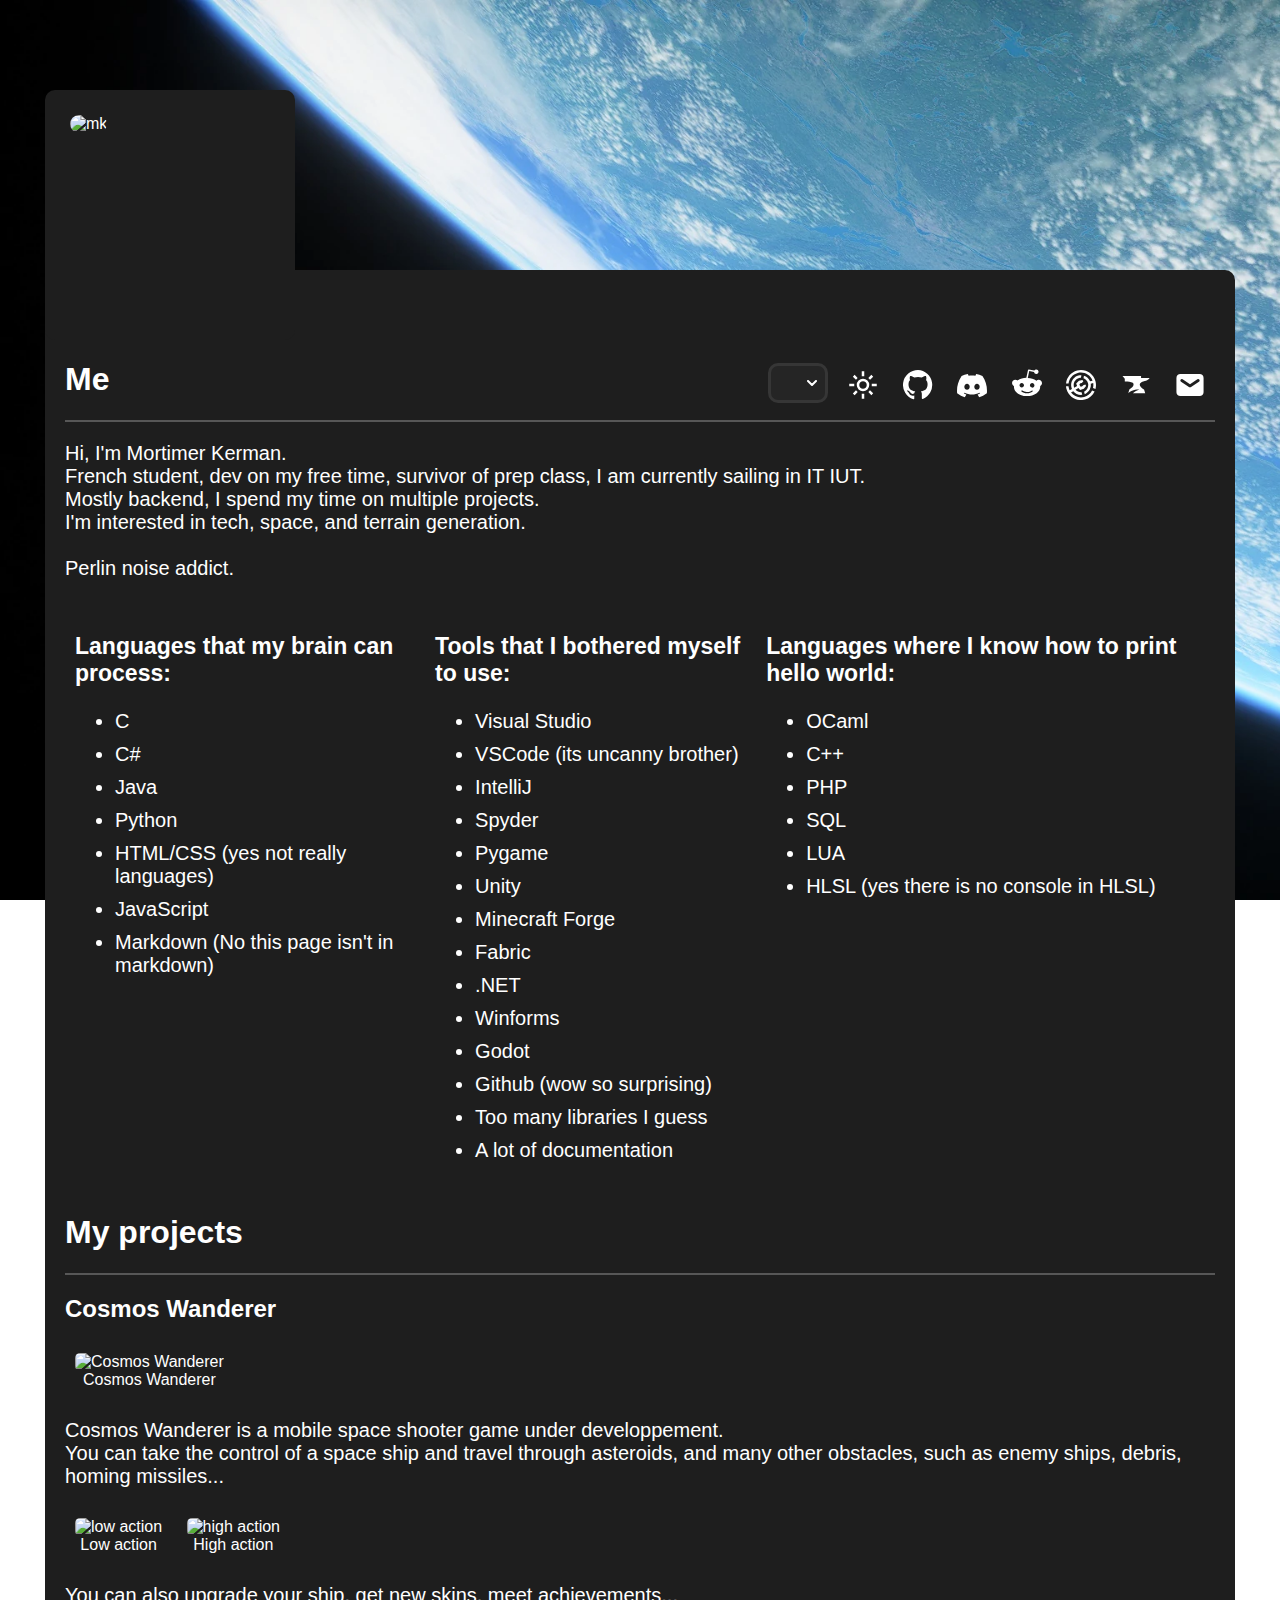
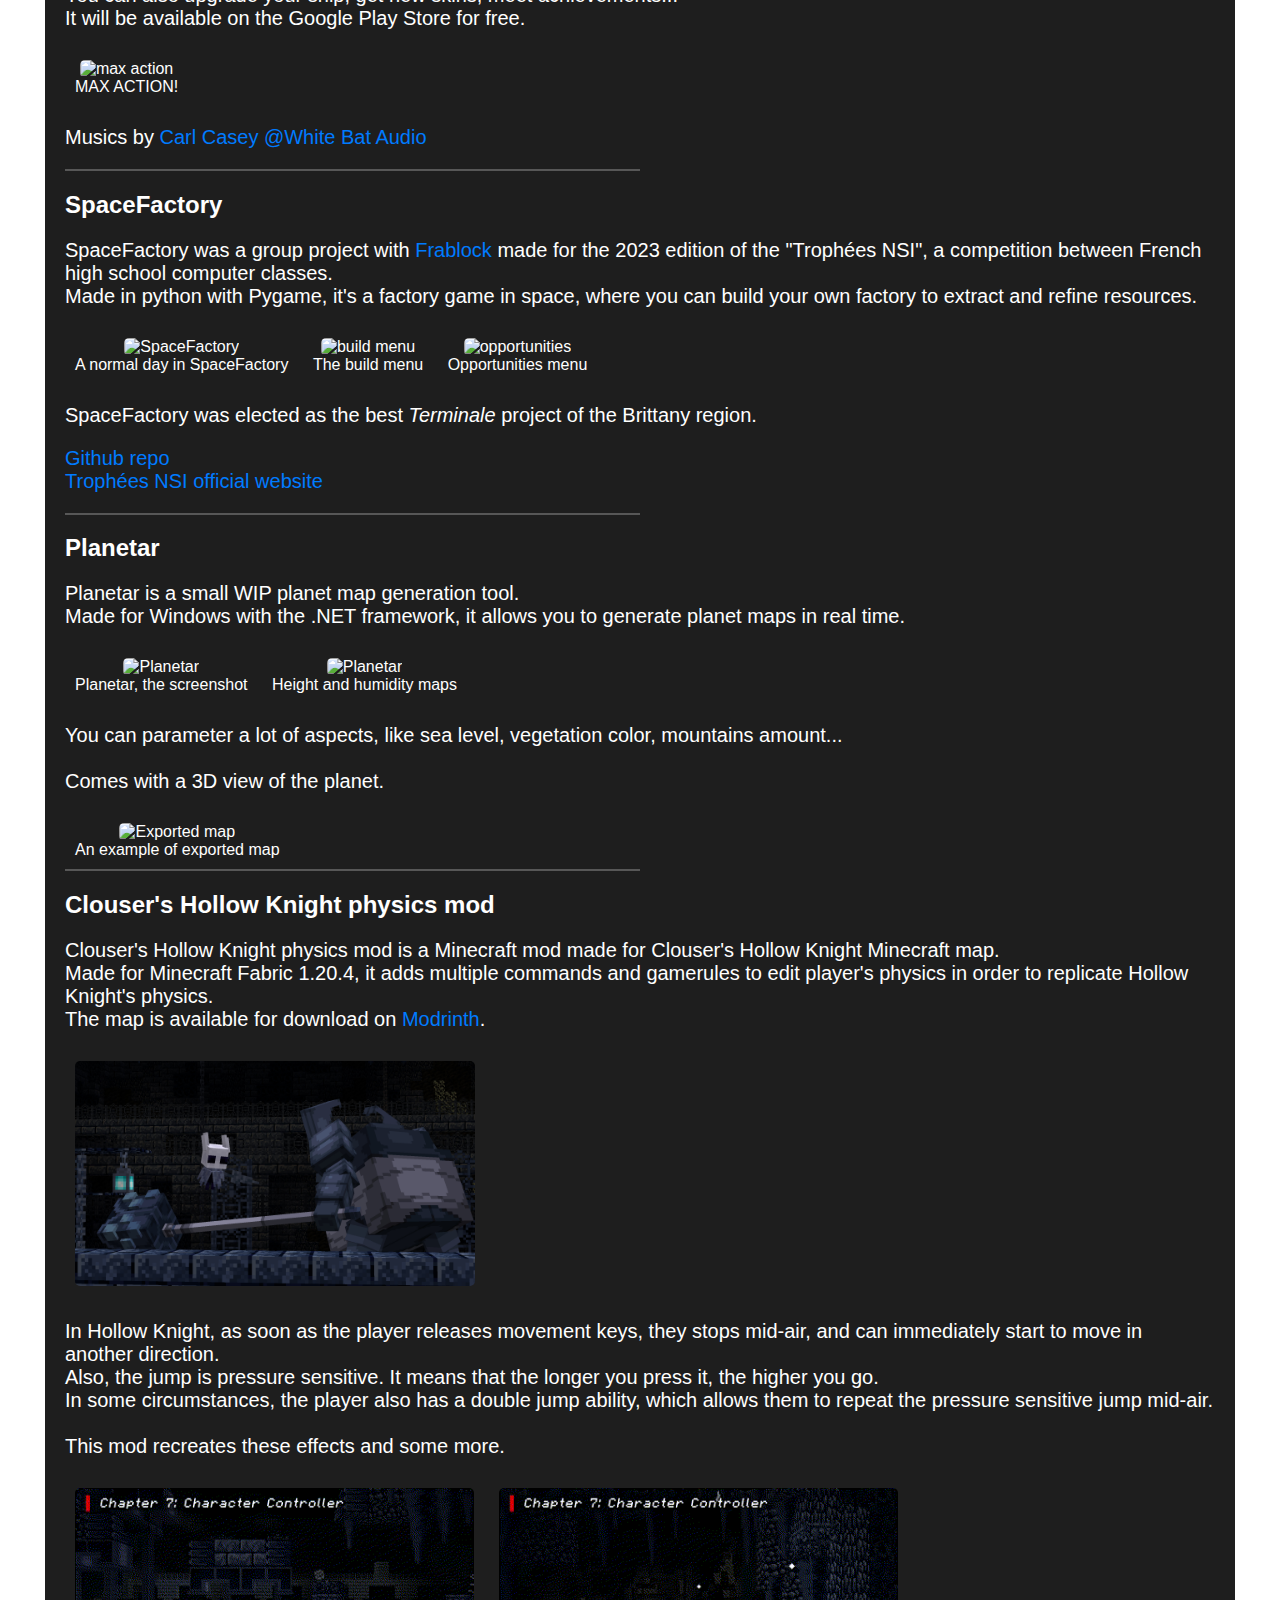
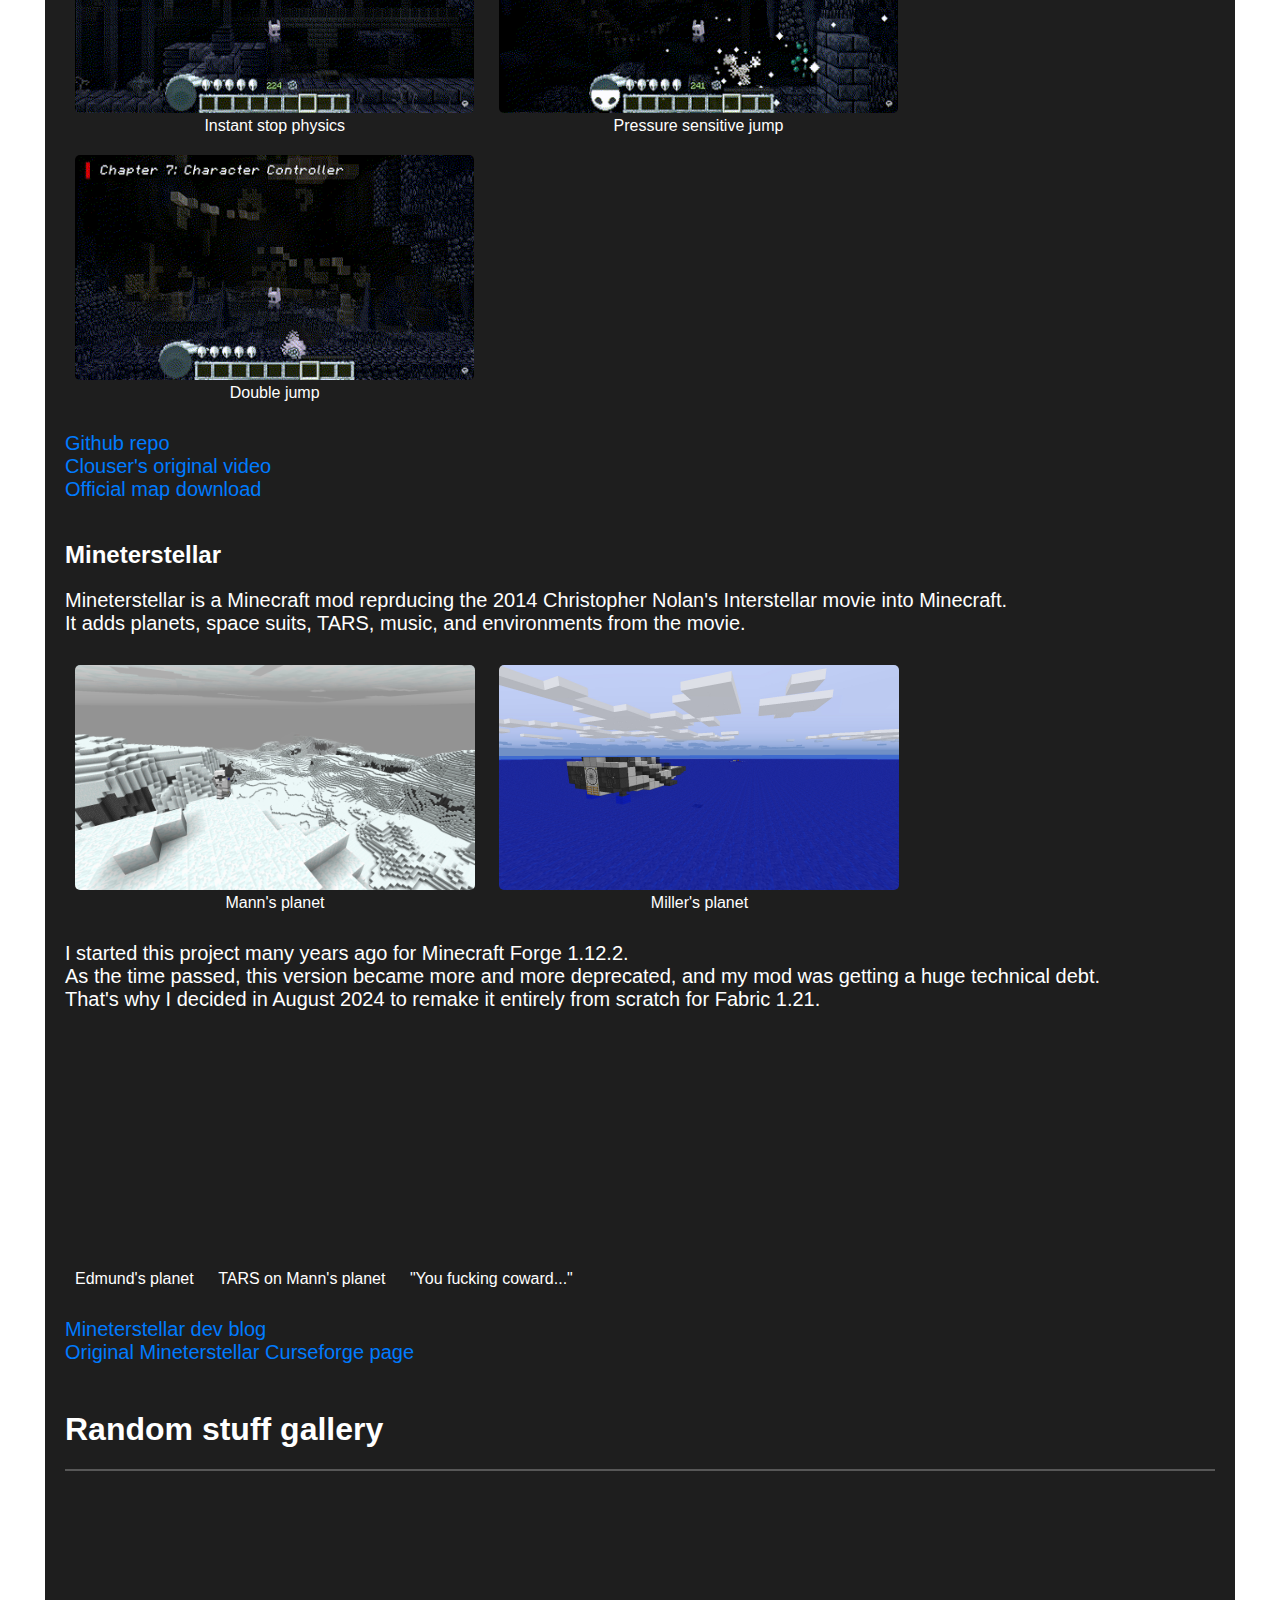
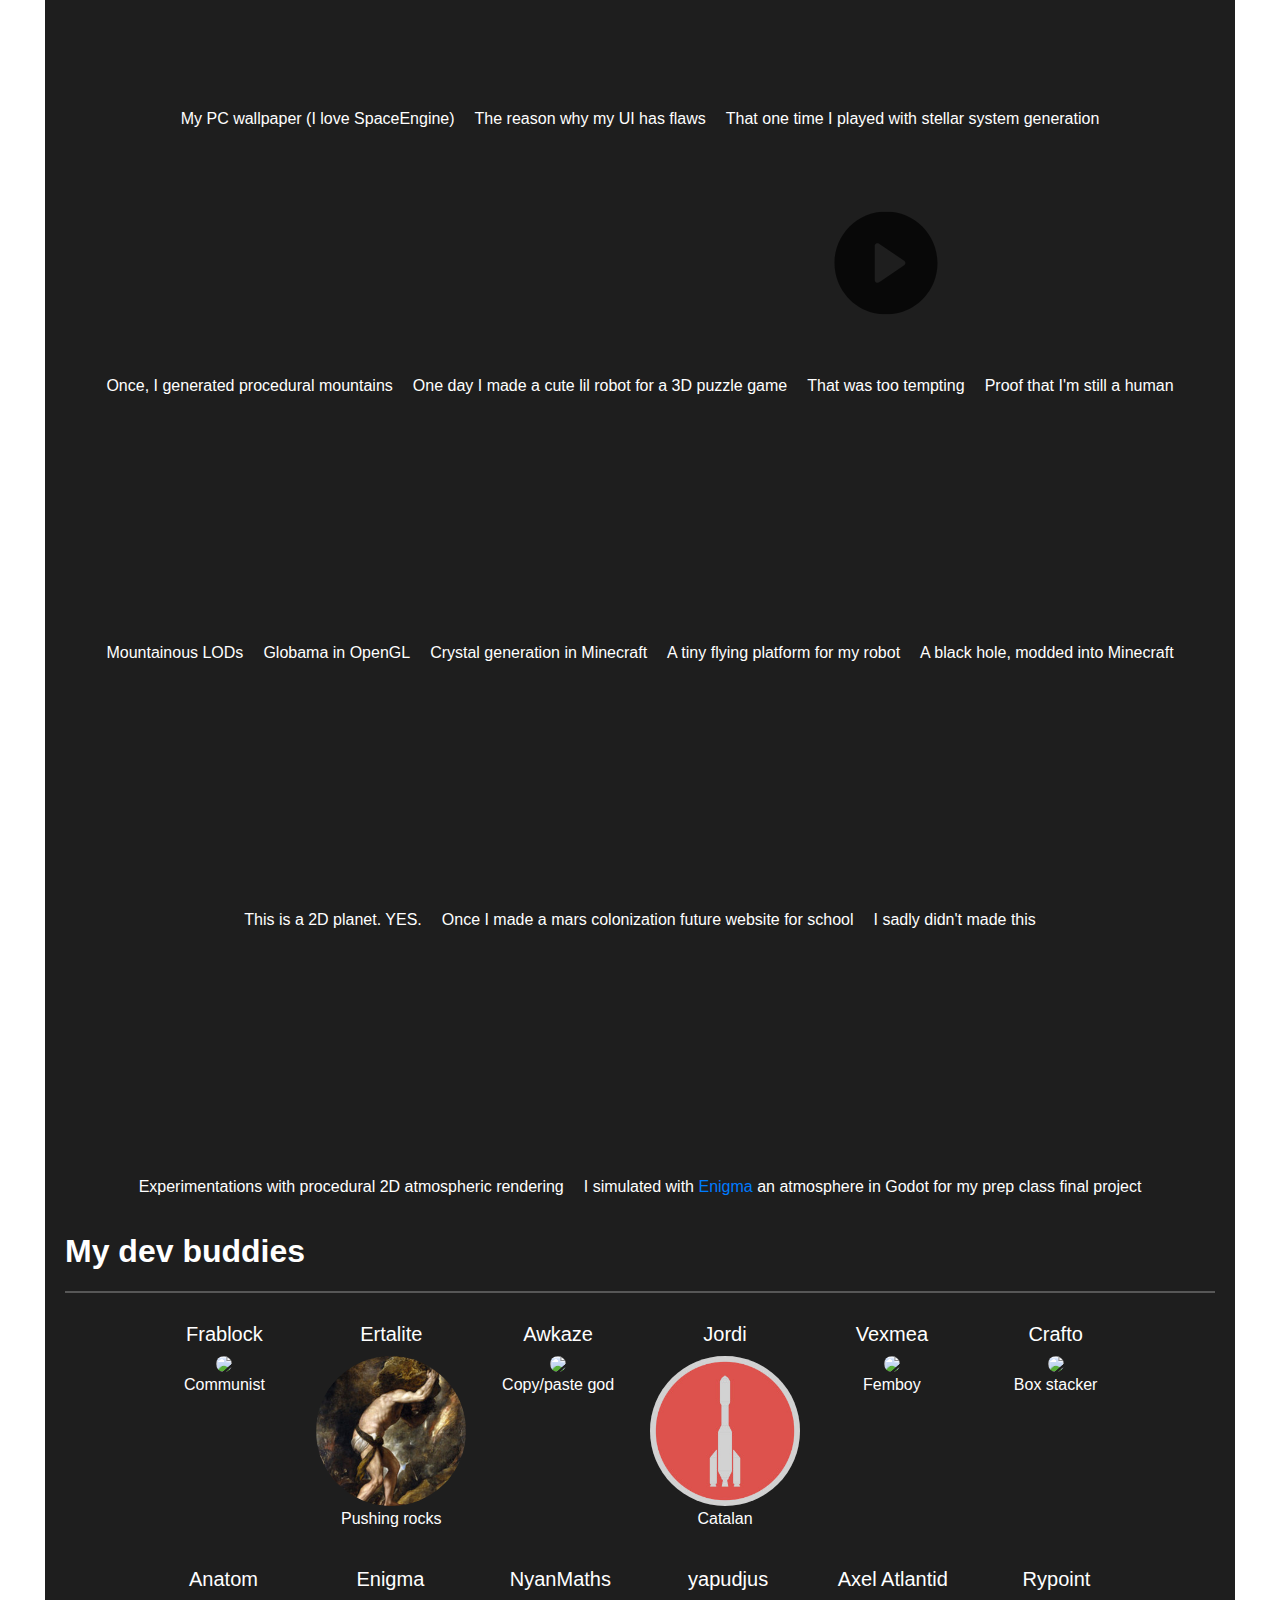
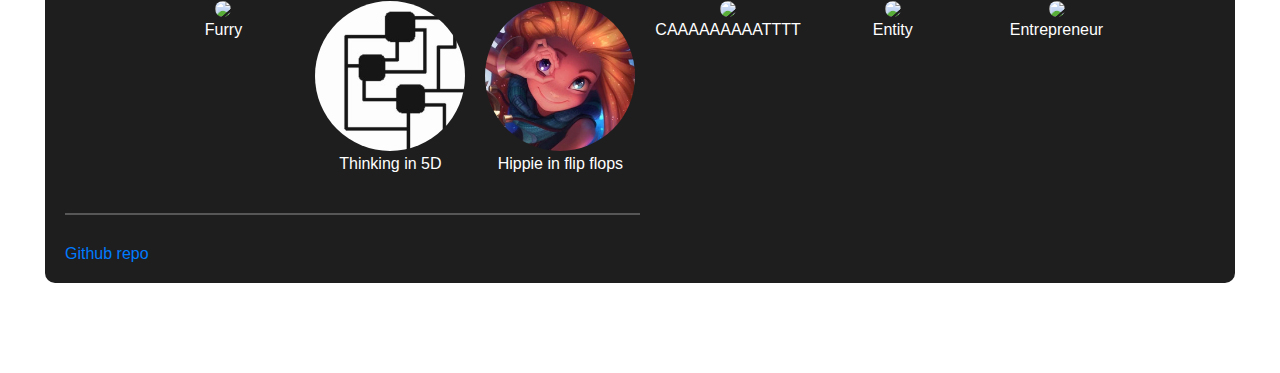
==== commit 246e4323: "Fixed mobile CSS issues" ====
--- a/index.html
+++ b/index.html
@@ -19,8 +19,8 @@
 				<div class="pp_container" width="200px">
 					<img class="pp" src="mortimerK.jpg" alt="mk" width="200px"/>
 				</div>
-				<h1 class="top-content">
-					<div loc="me">Me</div>
+				<div class="top-content">
+					<h1 loc="me">Me</h1>
 					<div class="navbar-open scriptonly" onclick="openNavBar()" style="cursor: pointer;">&#9776;</div>
 					<div class="navbuttons-container">
 						<a onclick="closeNavBar()" style="cursor: pointer;"><svg class="navbar-close scriptonly" width="30px" height="30px"><use href="sprites.svg#close"/></svg></a>
@@ -35,7 +35,7 @@
 						<a desc="mortimer_kerman" href="https://www.curseforge.com/members/mortimer_kerman/projects" target="_blank" rel="noopener noreferrer"><svg class="curseforge-logo" width="30px" height="30px"><use href="sprites.svg#curseforge"/></svg></a>
 						<a desc="kerman.mortimer@gmail.com" href="mailto:kerman.mortimer@gmail.com" target="_blank" rel="noopener noreferrer"><svg class="mail-logo" width="30px" height="30px"><use href="sprites.svg#mail"/></svg></a>
 					</div>
-				</h1>
+				</div>
 				<div class="title-bar"></div>
 				<section>
 					<p loc="maindesc">
--- a/index.css
+++ b/index.css
@@ -83,17 +83,18 @@
 	}
 }
 
-.top-content div[loc] {
+.top-content h1 {
 	width: calc(100% - 500px);
-}
-
-@media only screen and (max-width: 1000px)
-{
-	h1:not(.top-content), h2 {
+	display: inline-block;
+}
+
+@media only screen and (max-width: 1000px)
+{
+	h1:not(.top-content h1), h2 {
 		text-align: center;
 	}
 
-	.top-content div[loc] {
+	.top-content h1 {
 		width: calc(100% - 100px);
 	}
 }
@@ -512,7 +513,7 @@
 .navbuttons-container {
 	display: block;
 	float: right;
-	transform: translate(0px, -40px);
+	transform: translate(0px, 20px);
 	border-radius: 20px 0px 0px 20px;
 	user-select: none;
 }
@@ -567,7 +568,7 @@
     width: 20px;
     height: 15px;
 	left: 7px;
-	top: 15px;
+	top: 14px;
 	border-radius: 2px;
 	user-select: none;
 	pointer-events: none;
@@ -644,6 +645,7 @@
 		top: 40px;
 		right: -180px;
 		background-color: var(--navmenu-color);
+		transform: translate(0px, -40px);
 		overflow-x: hidden;
 		transition: right 0.5s, all 0.2s;
 
@@ -656,14 +658,15 @@
 		visibility: visible;
 		position: relative;
 		transition: 0.2s;
+		font-weight: bold;
 	}
 
 	.navbar-open {
-		transform: translate(-10px, -40px) scale(2);
+		transform: translate(-20px, 30px) scale(4);
 	}
 
 	.navbar-open:hover:not(:active) {
-		transform: translate(-10px, -40px) scale(2.2);
+		transform: translate(-20px, 30px) scale(4.5);
 	}
 
 	.navbar-close:hover:not(:active) {
@@ -980,6 +983,7 @@
 
 .article-sum img {
 	border-radius: 10px;
+	width: 500px;
 }
 
 .article-sum i {
@@ -998,6 +1002,11 @@
 		margin-bottom: 10px;
 		display: block;
 	}
+
+	.article-sum img {
+		width: 100%;
+	}
+	
 }
 
 .article-sum:hover:not(:active) {
@@ -1032,9 +1041,12 @@
 	}
 }
 
-
 #article-text {
 	padding: 20px;
+}
+
+#article-text img {
+	border-radius: 10px;
 }
 
 .close-article {
@@ -1072,7 +1084,6 @@
 	right: 100px;
 }
 
-
 #copyArticle:hover:not(:active) {
 	transform: scale(1.1);
 }
@@ -1080,3 +1091,48 @@
 #copyArticle:active {
 	filter: brightness(50%);
 }
+
+#articles-list:empty {
+	height: 300px;
+	width: 100%;
+	text-align: center;
+}
+
+#articles-list:empty::after {
+	position:relative;
+	top:50%;
+	content: "Hmm... There's nothing here. Is JavaScript enabled?";
+}
+
+@media only screen and (max-width: 1000px)
+{
+	#article-text h1 {
+		font-size: 32px;
+	}
+
+	.close-article {
+		transform: scale(2);
+	}
+
+	.close-article:hover {
+		transform: scale(2.2);
+	}
+	
+	#copyArticle {
+		transform: scale(2);
+		top: 30px;
+		left: 30px;
+	}
+	
+	#copyArticle:hover:not(:active) {
+		transform: scale(2.2);
+	}
+
+	#article-text img {
+		width: 90%;
+		margin: 0 auto;
+		display: block;
+		margin-top: 5px;
+		margin-bottom: 5px;
+	}
+}
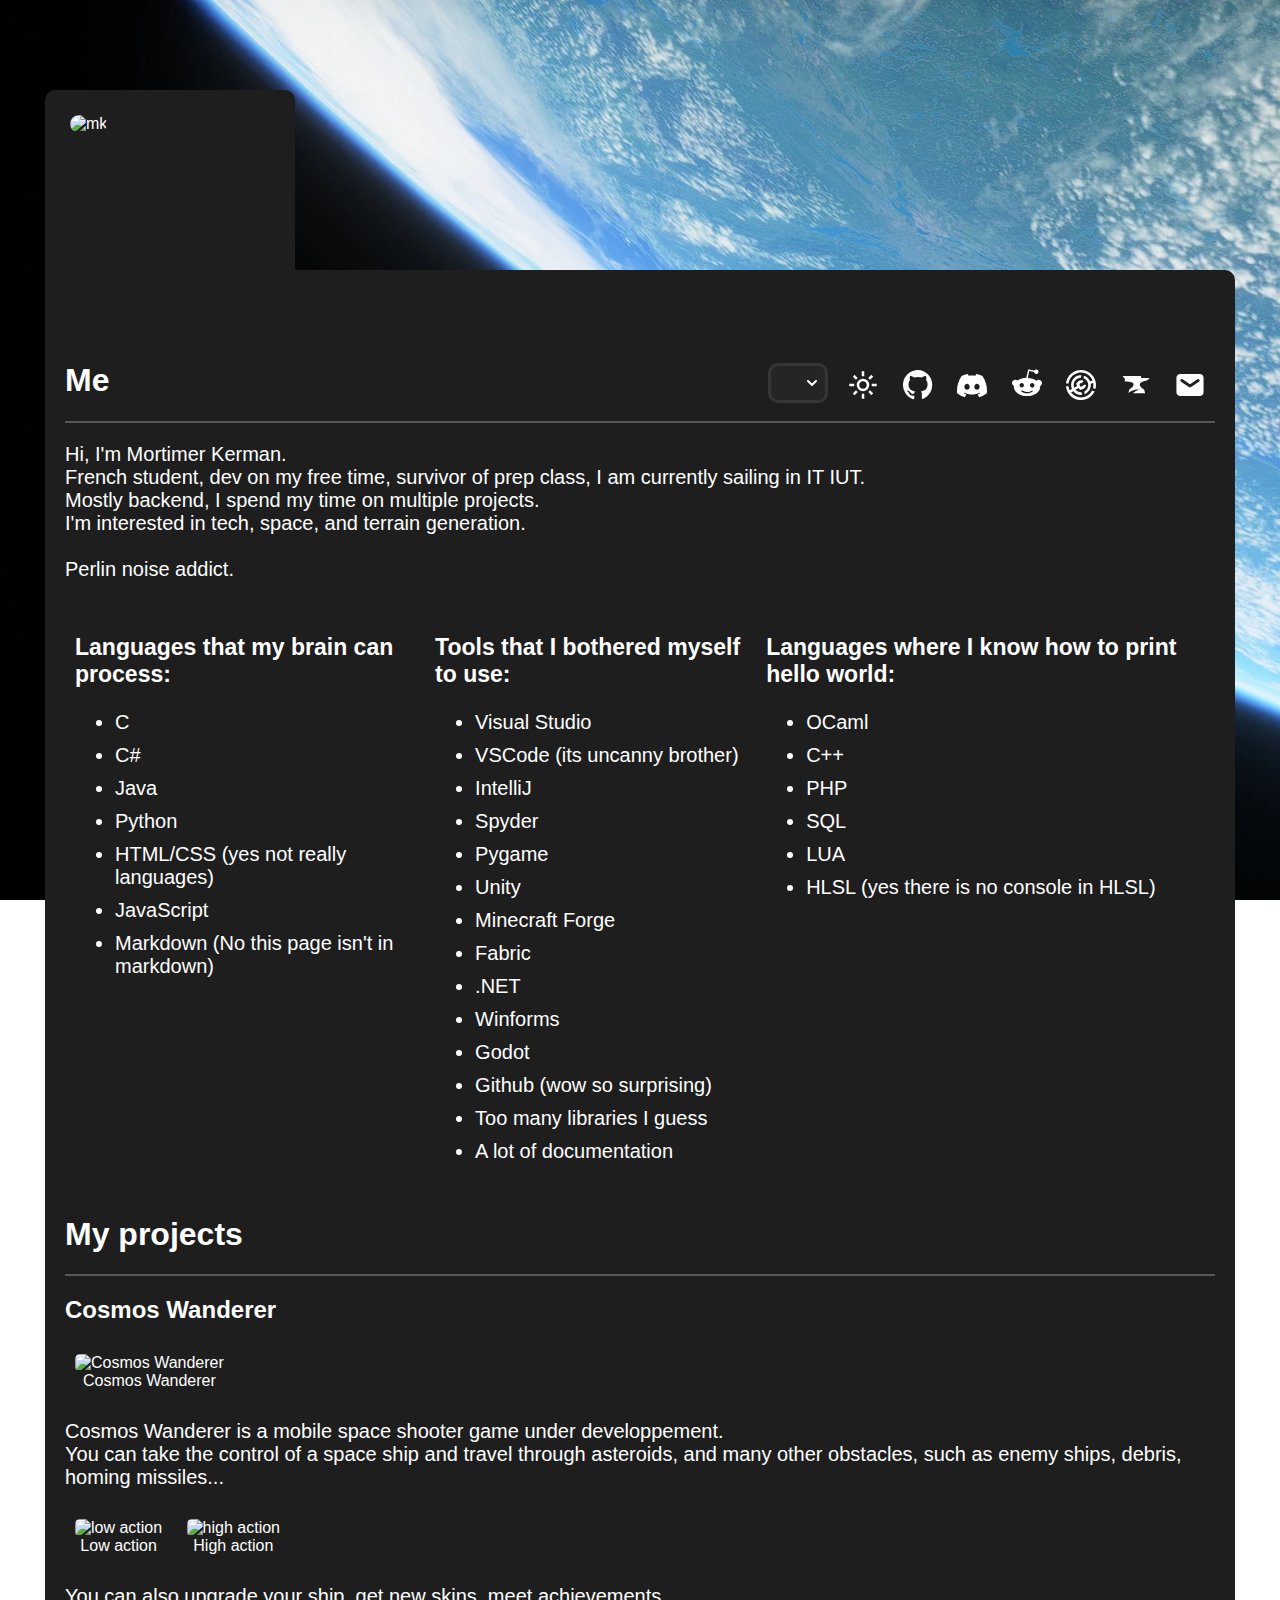
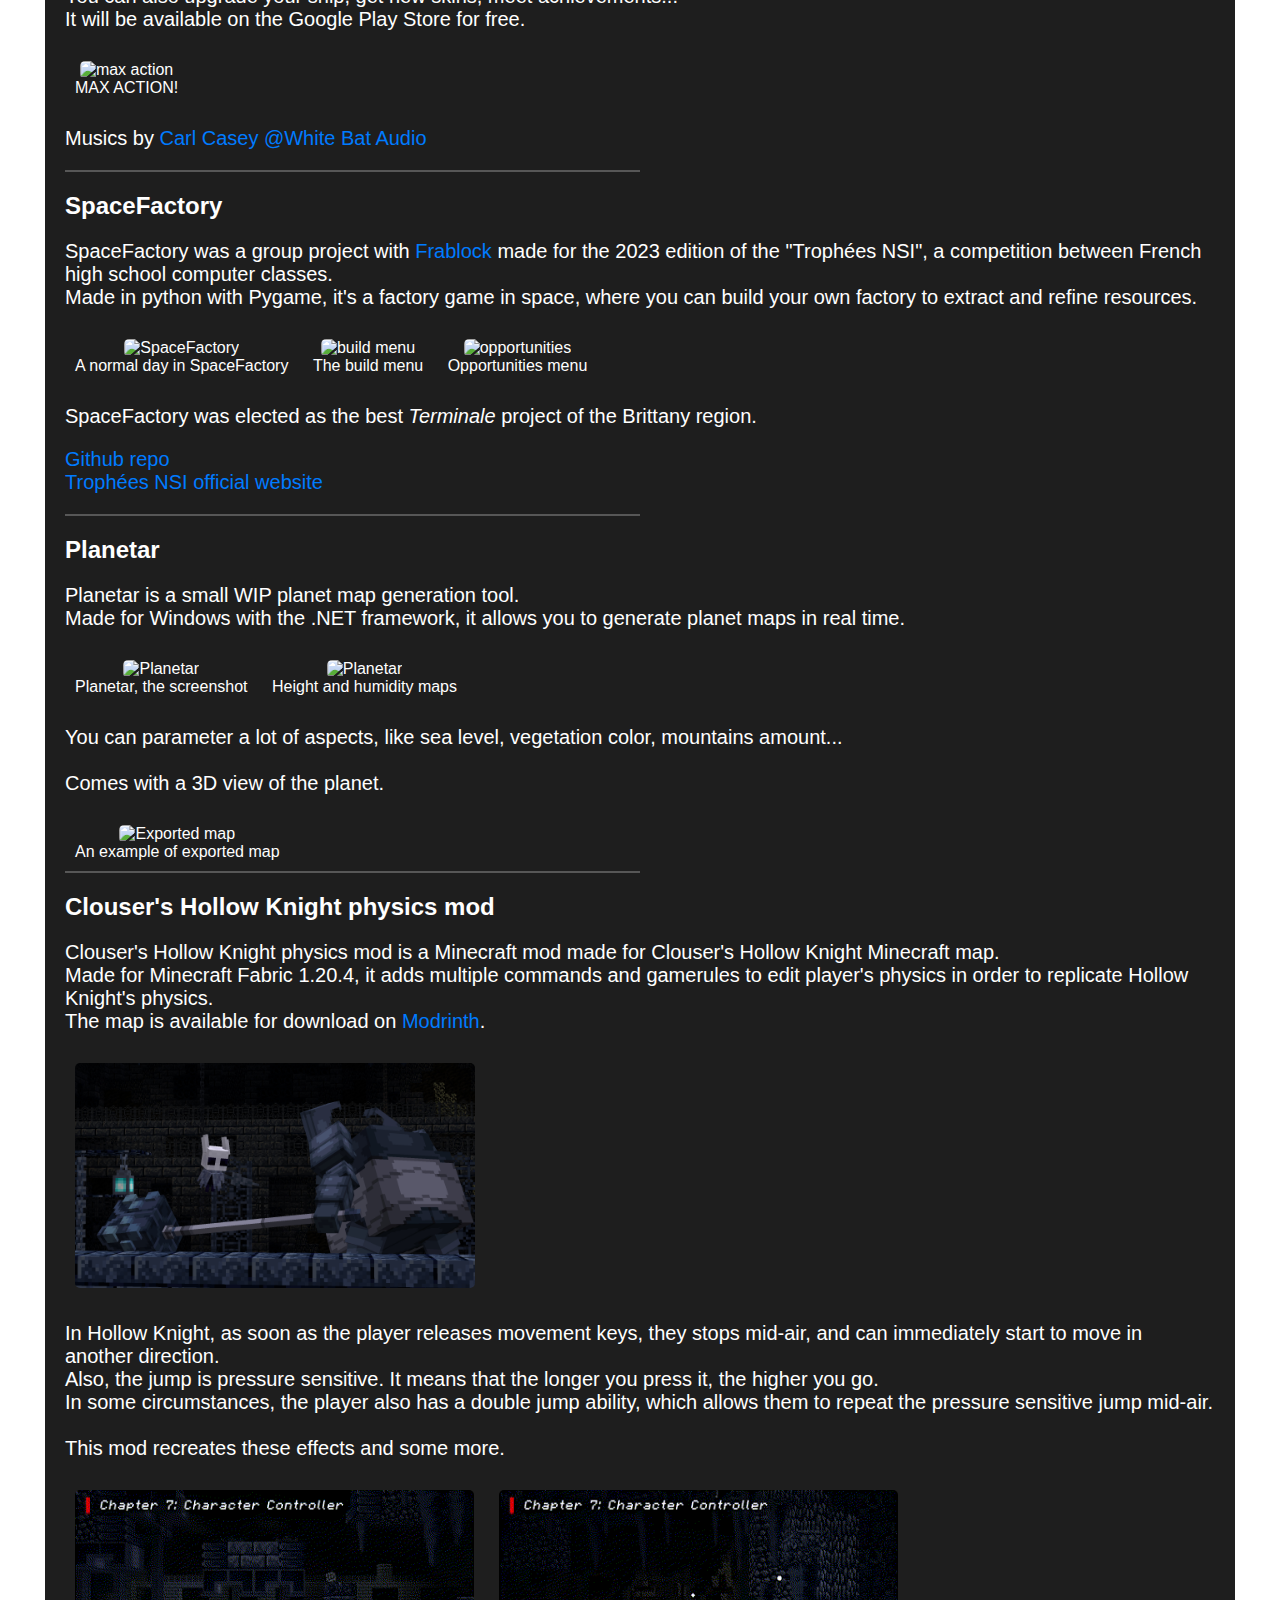
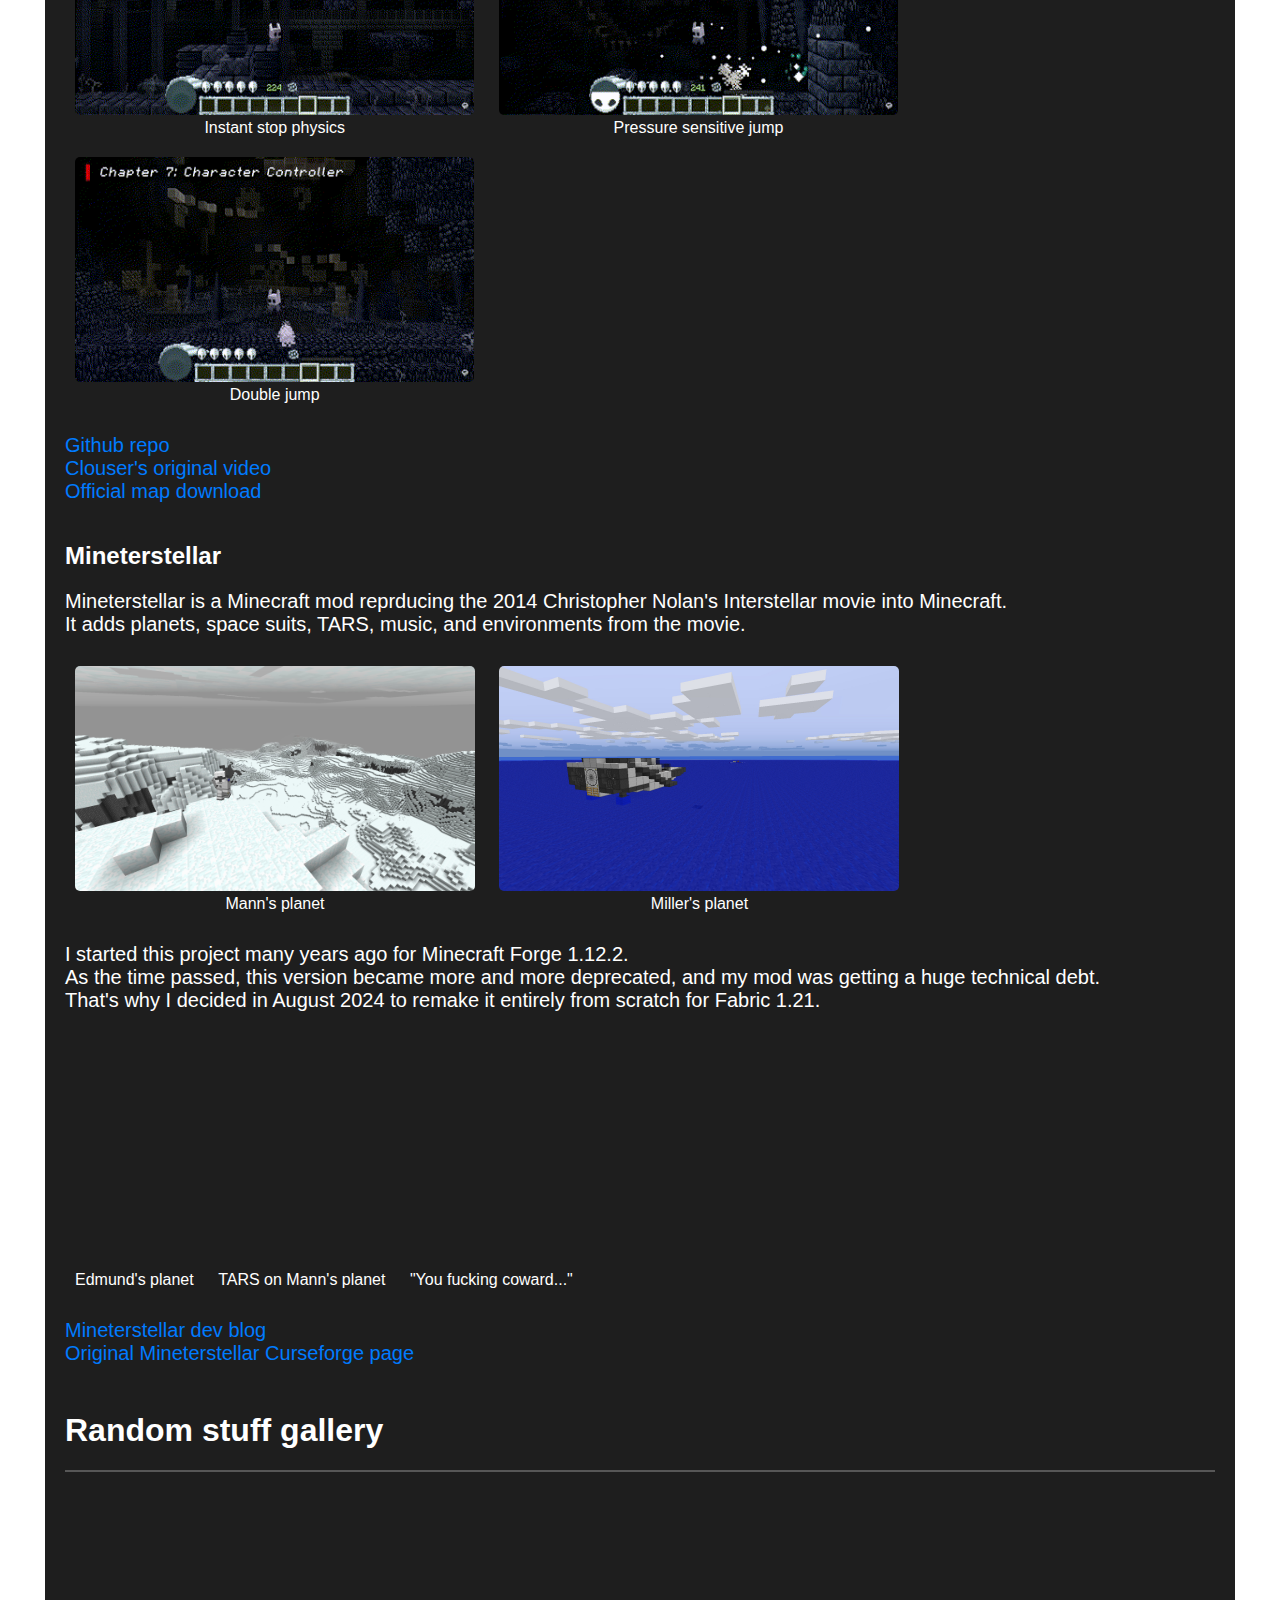
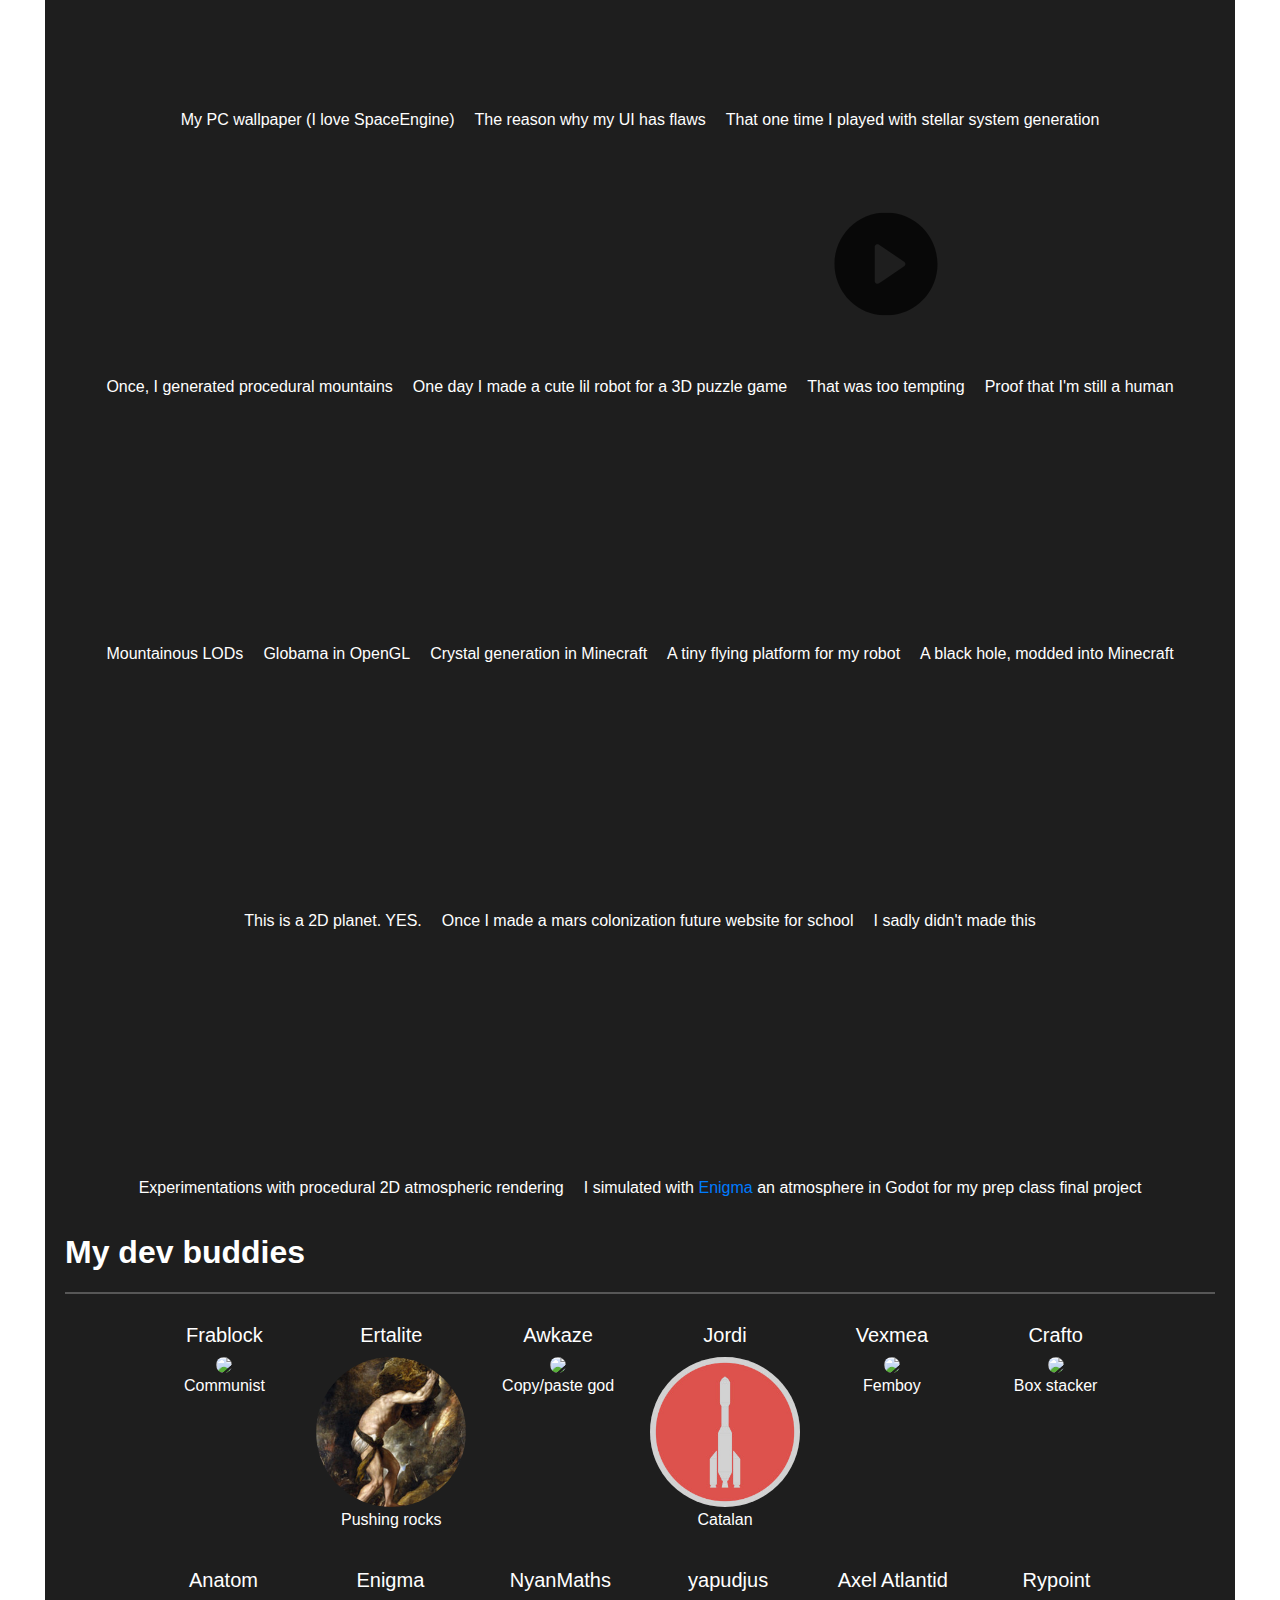
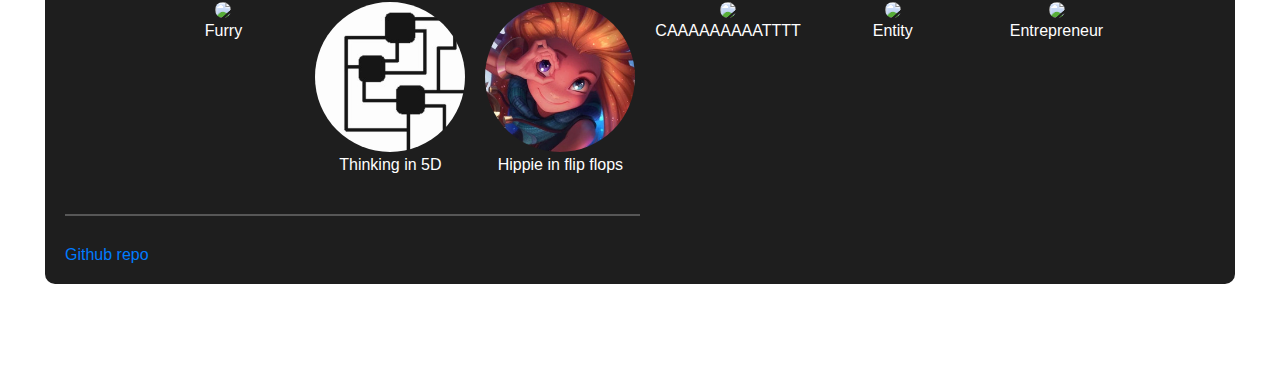
==== commit 26ba4919: "New embed for the blog" ====
--- a/index.html
+++ b/index.html
@@ -8,7 +8,7 @@
 		<meta property="og:url" content="https://mortimer-kerman.github.io/"/>
 		<meta property="og:title" content="Mortimer Kerman's webpage"/>
 		<meta property="og:description" content="A showcase web page for my developer projects"/>
-		<meta property="og:image" content="https://raw.githubusercontent.com/Mortimer-Kerman/mortimer-kerman.github.io/main/icon.png"/>
+		<meta property="og:image" content="https://mortimer-kerman.github.io/icon.png"/>
 		<meta name="robots" content="index" />
 		<link rel="stylesheet" href="index.css" />
 		<link rel="icon" type="image/png" sizes="583x583" href="icon.png"/>
@@ -19,8 +19,8 @@
 				<div class="pp_container" width="200px">
 					<img class="pp" src="mortimerK.jpg" alt="mk" width="200px"/>
 				</div>
+				<h1 class="top-title" loc="me">Me</h1>
 				<div class="top-content">
-					<h1 loc="me">Me</h1>
 					<div class="navbar-open scriptonly" onclick="openNavBar()" style="cursor: pointer;">&#9776;</div>
 					<div class="navbuttons-container">
 						<a onclick="closeNavBar()" style="cursor: pointer;"><svg class="navbar-close scriptonly" width="30px" height="30px"><use href="sprites.svg#close"/></svg></a>
--- a/index.css
+++ b/index.css
@@ -83,19 +83,28 @@
 	}
 }
 
-.top-content h1 {
-	width: calc(100% - 500px);
+.top-title {
+	margin-top: 22px;
+	margin-bottom: 22px;
+	width: calc(100% - 460px);
 	display: inline-block;
 }
 
-@media only screen and (max-width: 1000px)
-{
-	h1:not(.top-content h1), h2 {
+.top-content {
+	display: block;
+	float: right;
+	height: 80px;
+}
+
+@media only screen and (max-width: 1000px)
+{
+	h1:not(.top-title), h2 {
 		text-align: center;
 	}
 
-	.top-content h1 {
-		width: calc(100% - 100px);
+	h1.top-title {
+		font-size: 50px;
+		width: calc(100% - 60px);
 	}
 }
 
@@ -109,7 +118,7 @@
 	max-width:250px;
 	height:250px;
 	max-height:250px;
-	display: inline-block;
+	display: block;
 	margin-bottom: -200px;
 	transition: 0.2s;
 }
@@ -662,11 +671,11 @@
 	}
 
 	.navbar-open {
-		transform: translate(-20px, 30px) scale(4);
+		transform: translate(-20px, 45px) scale(4);
 	}
 
 	.navbar-open:hover:not(:active) {
-		transform: translate(-20px, 30px) scale(4.5);
+		transform: translate(-20px, 45px) scale(4.5);
 	}
 
 	.navbar-close:hover:not(:active) {
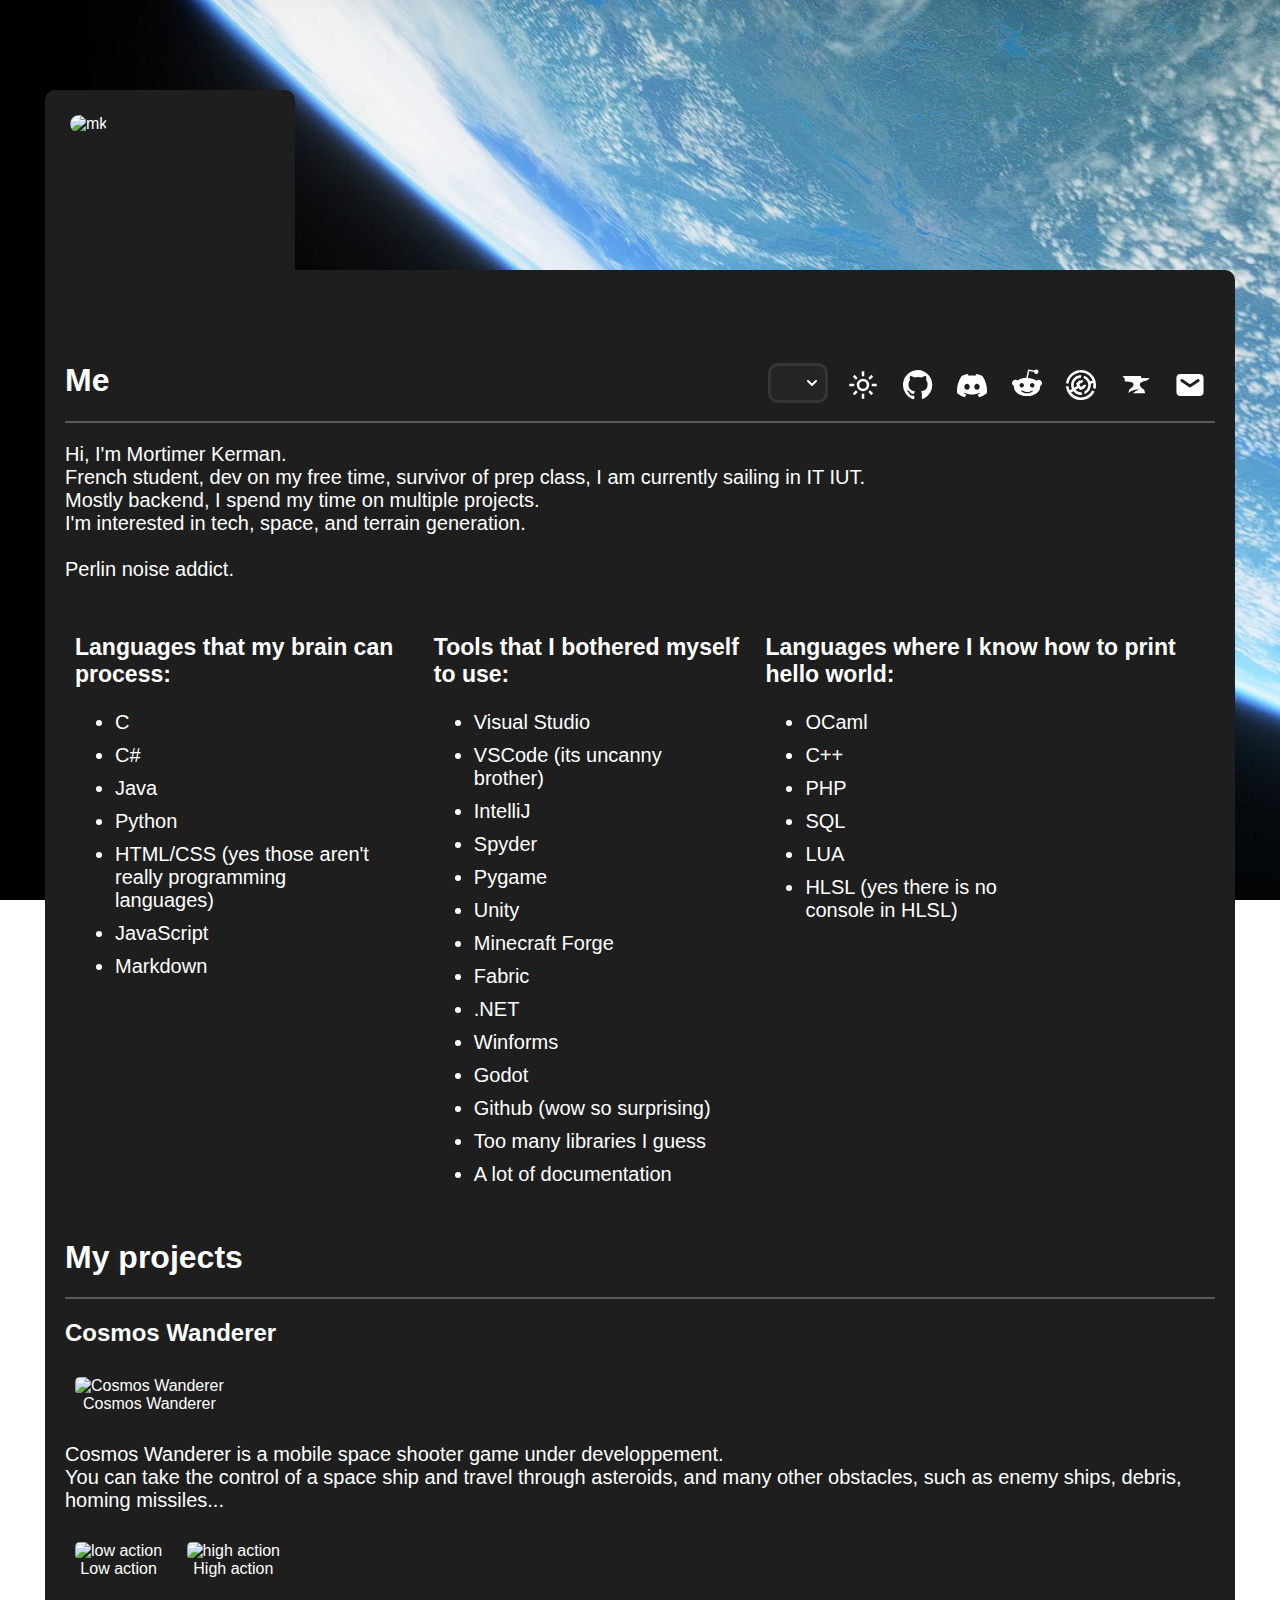
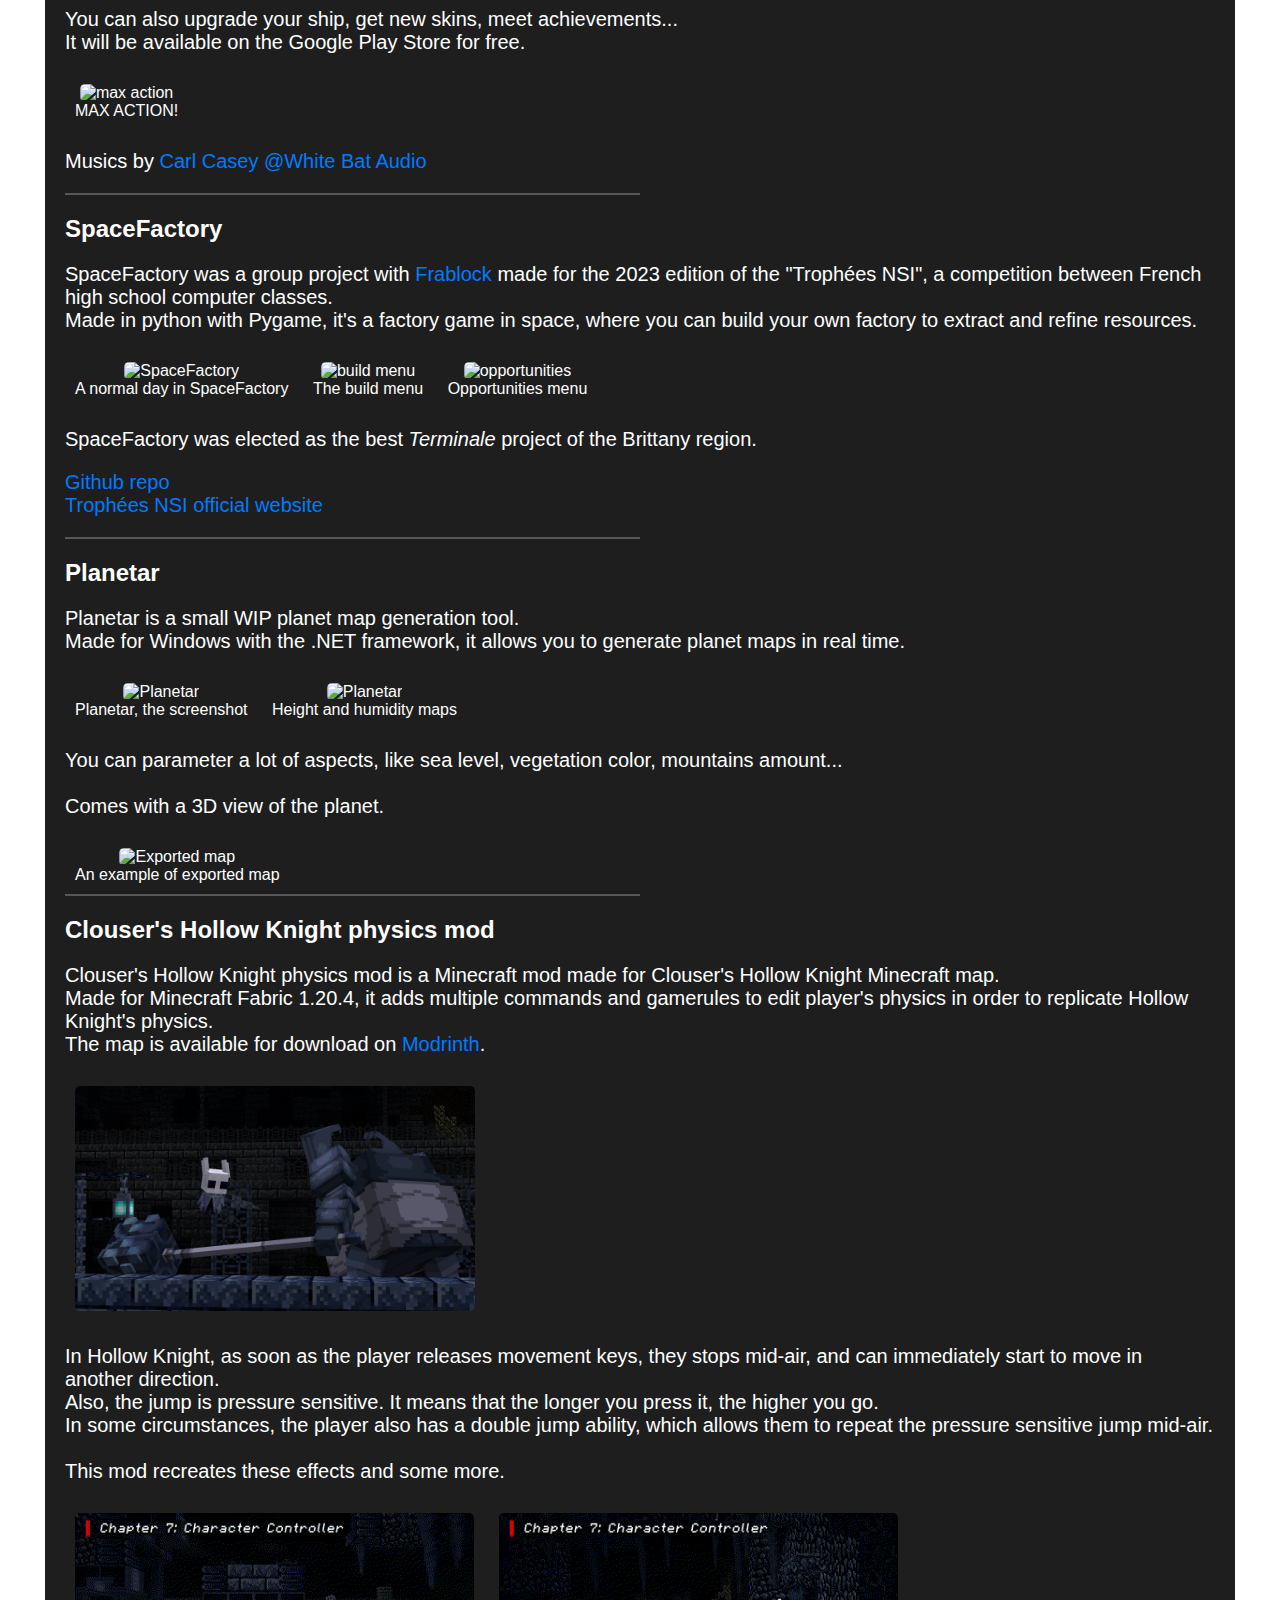
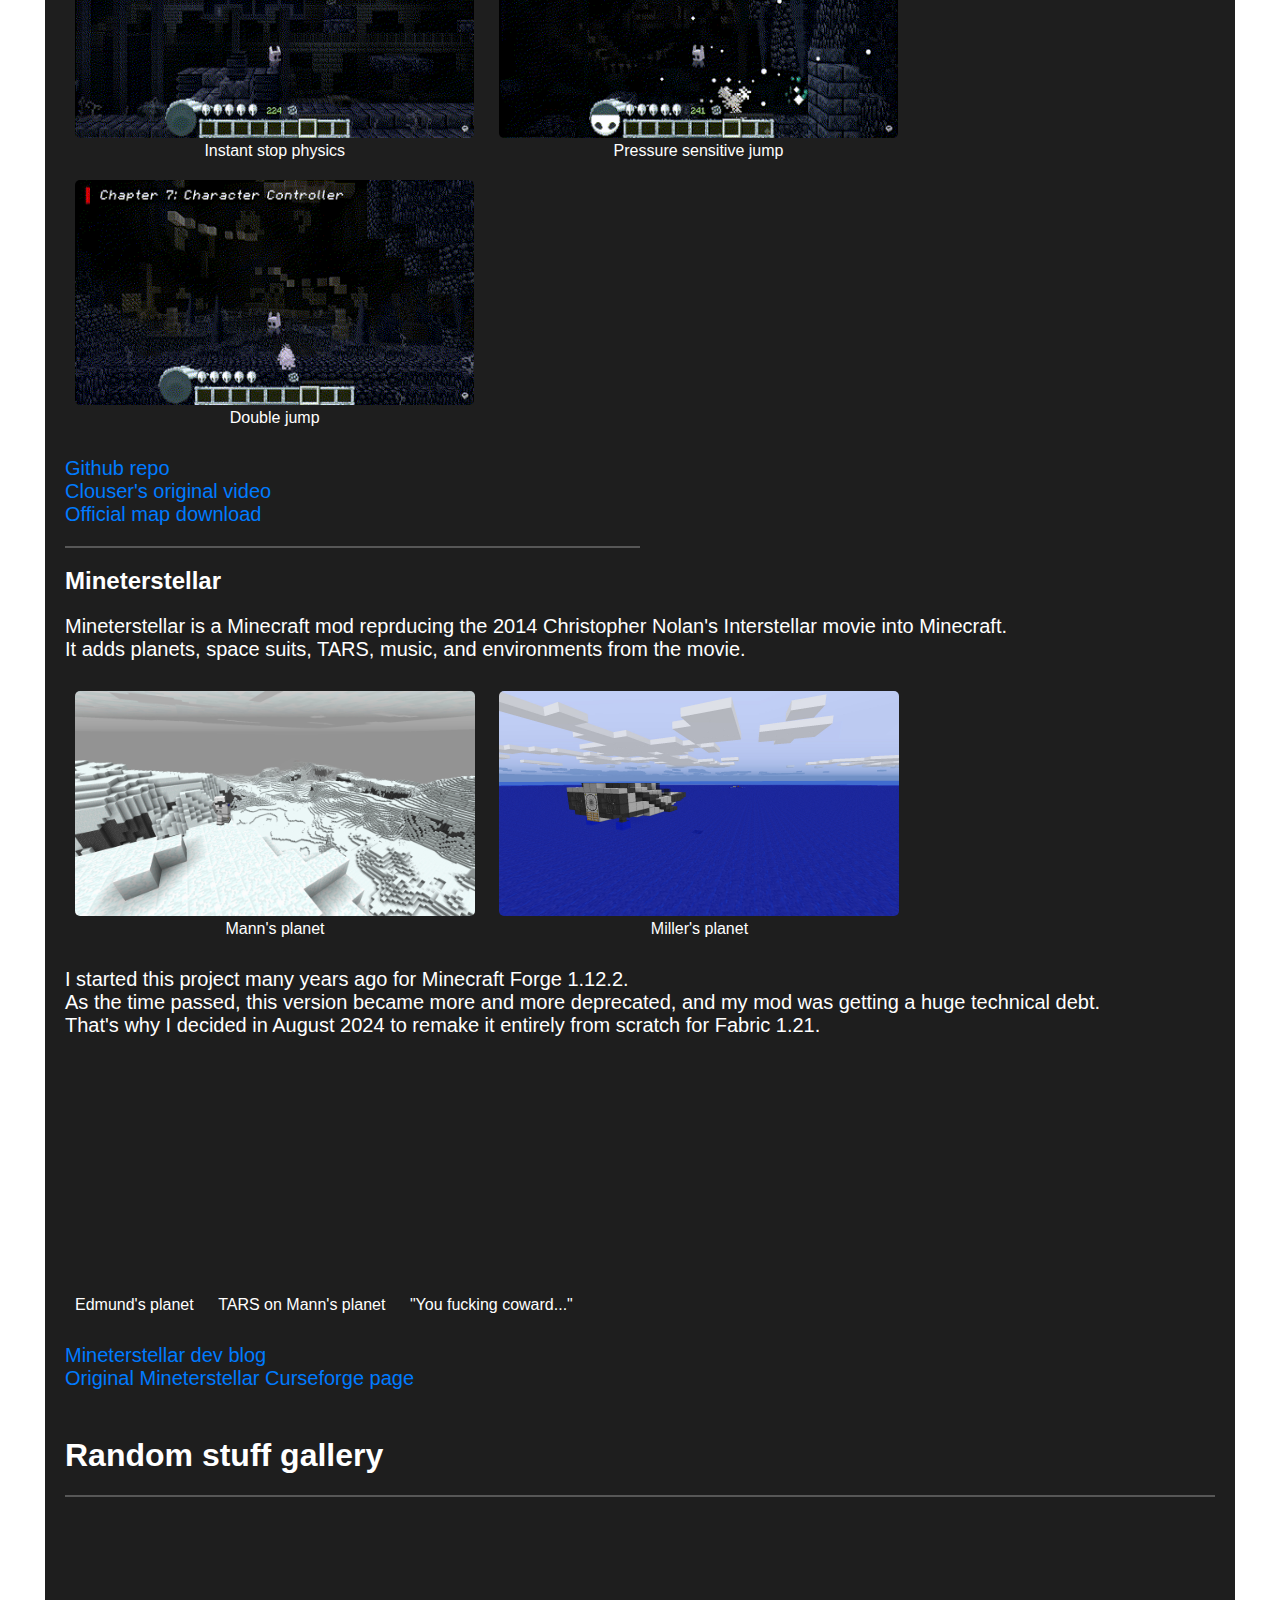
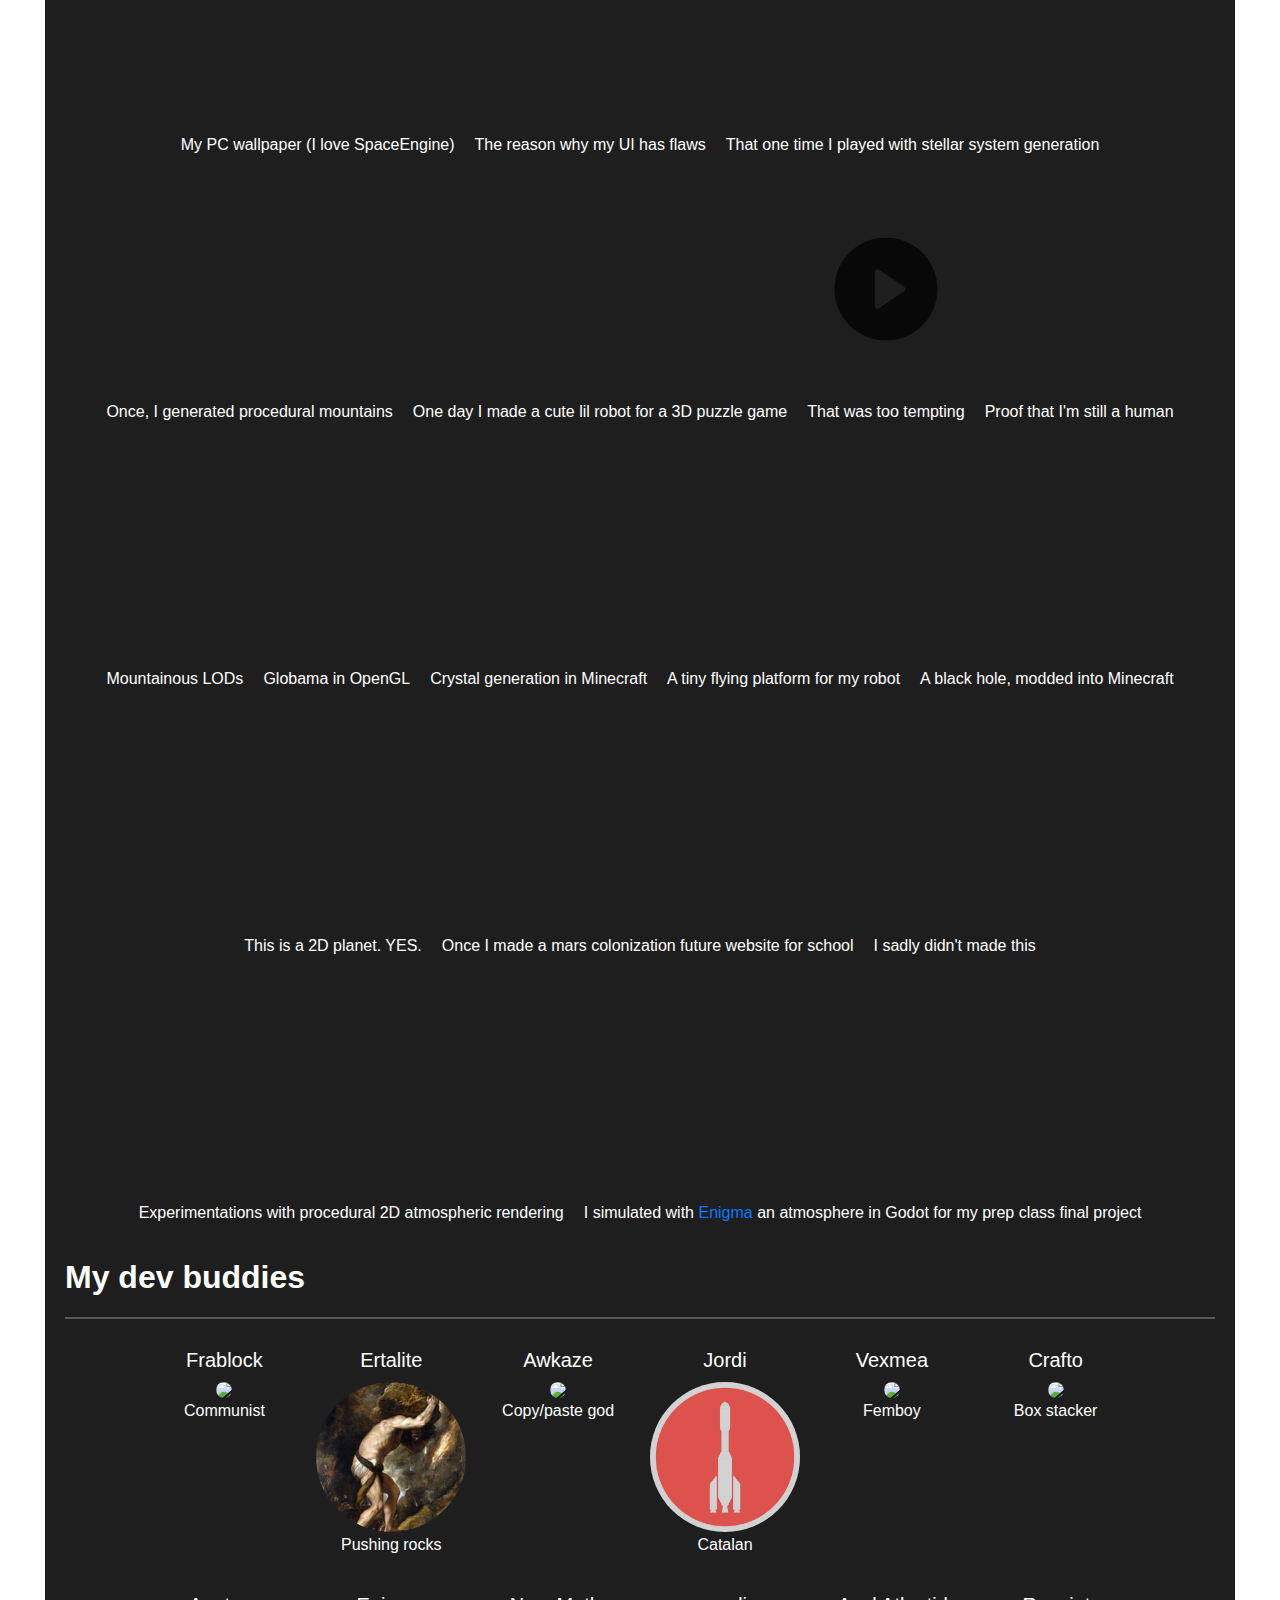
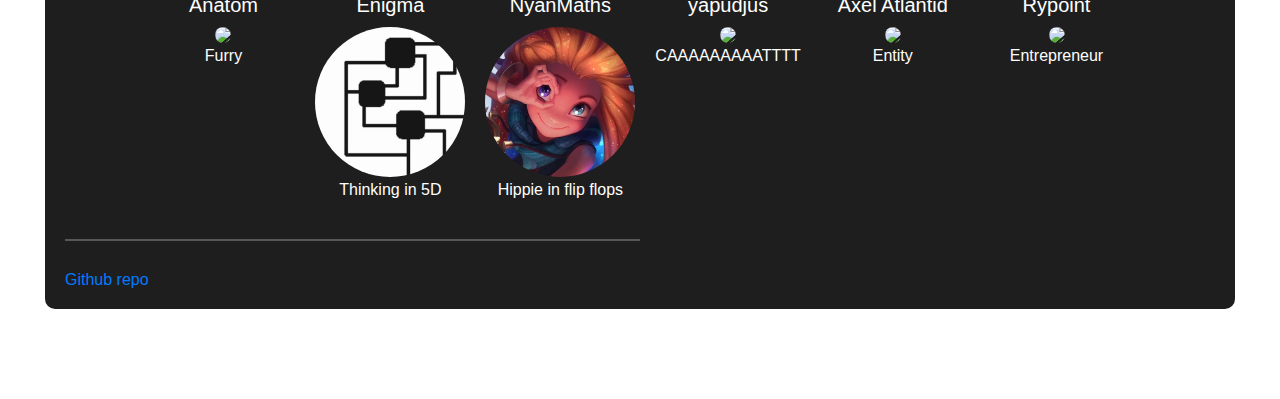
==== commit cc6d9a77: "Added articles stats display and fixed various bugs" ====
--- a/index.html
+++ b/index.html
@@ -54,9 +54,9 @@
 								<li>C#</li>
 								<li>Java</li>
 								<li>Python</li>
-								<li loc="languages.html">HTML/CSS (yes not really languages)</li>
+								<li loc="languages.html">HTML/CSS (yes those aren't really programming languages)</li>
 								<li>JavaScript</li>
-								<li loc="languages.markdown">Markdown (No this page isn't in markdown)</li>
+								<li>Markdown</li>
 							</ul>
 						</div>
 						<div class="alignedBlock">
@@ -212,6 +212,7 @@
 							<a href="https://modrinth.com/modpack/hollowknight" target="_blank" rel="noopener noreferrer" loc="hollowknight.map">Official map download</a>
 						</p>
 					</section>
+					<div class="small-title-bar"></div>
 					<h2 id="projects-mineterstellar" class="linkcopy">Mineterstellar</h2>
 					<section class="project">
 						<p loc="mineterstellar.desc">
--- a/index.css
+++ b/index.css
@@ -1,5 +1,6 @@
 :root {
-    --bg-color: #1e1e1e;
+	--bg-color: #1e1e1e;
+	--bg-color-variation: #2e2e2e;
 	--imgbg-color: #000000;
 	--text-color: #ffffff;
 	--snack-color: #363636;
@@ -26,7 +27,8 @@
 }
 
 body.light {
-    --bg-color: #d9d9d9;/*ffffff*/
+	--bg-color: #d9d9d9;/*ffffff*/
+	--bg-color-variation: #e9e9e9;
 	--imgbg-color: #ffffff;
 	--text-color: #000000;
 	--snack-color: #ffffff;
@@ -342,19 +344,28 @@
 	border-collapse: collapse;
 }
 
-@media only screen and (min-width: 1001px)
-{
-	.alignedBlocksContainer {
-		display: flex;
-		justify-content: center;
-	}
-}
-
 .alignedBlock {
 	vertical-align: top;
 	text-align: left;
 	padding: 10px;
 	display: inline-block;
+}
+
+@media only screen and (min-width: 1001px)
+{
+	.alignedBlocksContainer {
+		display: flex;
+		justify-content: center;
+	}
+
+	.alignedBlock {
+		margin-left: auto;
+		margin-right: auto;
+	}
+
+	.alignedBlock ul {
+		max-width: 20vw;
+	}
 }
 
 @media only screen and (max-width: 1000px)
@@ -574,8 +585,8 @@
 	background-image: var(--flagurl);
 	content: "";
 	position: absolute;
-    width: 20px;
-    height: 15px;
+	width: 20px;
+	height: 15px;
 	left: 7px;
 	top: 14px;
 	border-radius: 2px;
@@ -977,13 +988,14 @@
 
 .article-sum {
 	border-radius: 10px;
-	border: 2px solid var(--titlebar-color);
+	background-color: var(--bg-color-variation);
+	box-shadow: var(--select-border-color) 2px 2px;
 	margin-top: 10px;
 	margin-bottom: 10px;
-	margin-left: 5px;
-	margin-right: 5px;
+	margin-left: 6px;
+	margin-right: 6px;
 	padding-left: 10px;
-	padding-bottom: 10px;
+	padding-bottom: 5px;
 	padding-right: 10px;
 	width: fit-content;
 	display: inline-block;
@@ -1007,8 +1019,9 @@
 {
 	.article-sum {
 		margin: 0 auto;
-		margin-top: 10px;
-		margin-bottom: 10px;
+		margin-top: 15px;
+		margin-bottom: 15px;
+		padding-top: 1px;
 		display: block;
 	}
 
@@ -1024,6 +1037,23 @@
 
 .article-sum:active {
 	filter: brightness(50%);
+}
+
+.reaction {
+	display: inline-block;
+	border: 2px solid var(--titlebar-color);
+	border-radius: 50vh;
+	padding: 3px;
+	padding-right: 6px;
+	margin-right: 5px;
+	margin-top: 5px;
+}
+
+.reaction svg {
+	fill: var(--navicons-color);
+	display: inline;
+	margin-right: 3px;
+	transform: translateY(3px);
 }
 
 #article-content {
@@ -1052,6 +1082,7 @@
 
 #article-text {
 	padding: 20px;
+	margin-bottom: 50px;
 }
 
 #article-text img {
@@ -1116,6 +1147,10 @@
 @media only screen and (max-width: 1000px)
 {
 	#article-text h1 {
+		font-size: 50px;
+	}
+
+	#article-text p {
 		font-size: 32px;
 	}
 
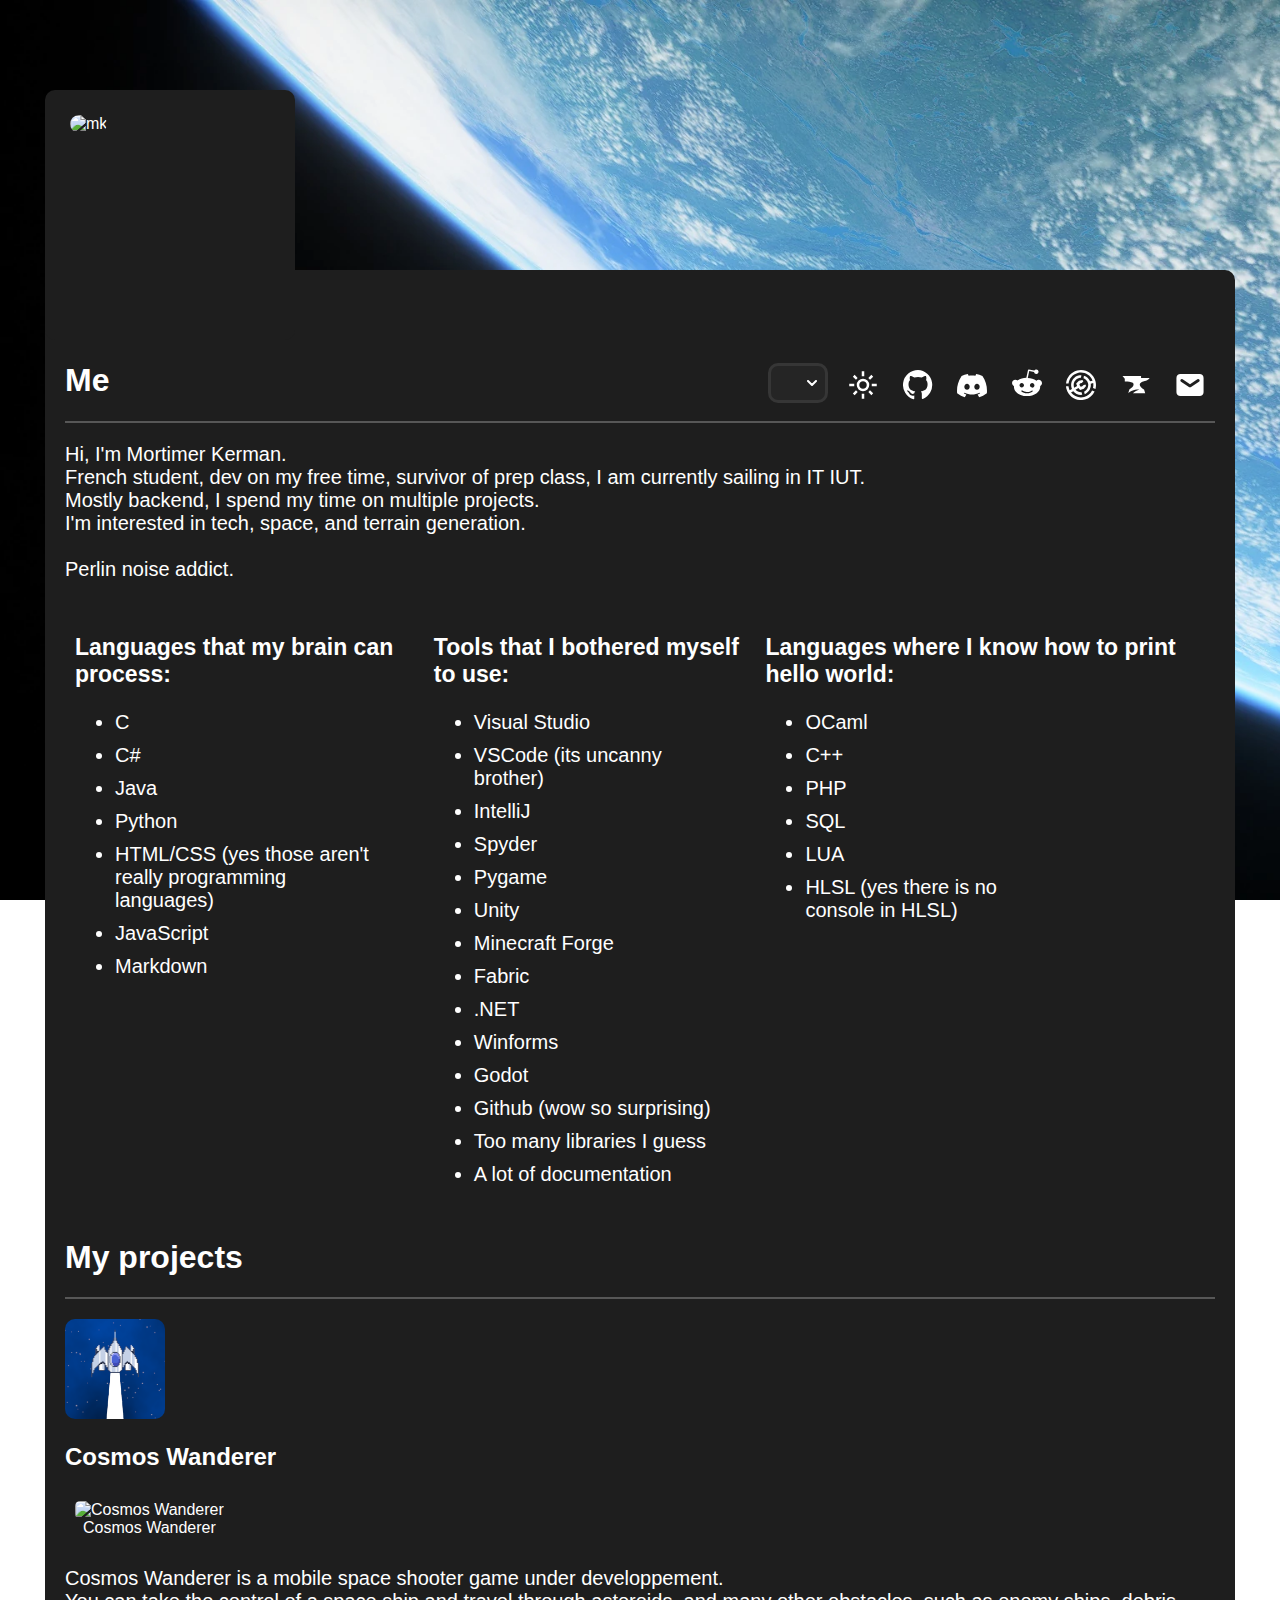
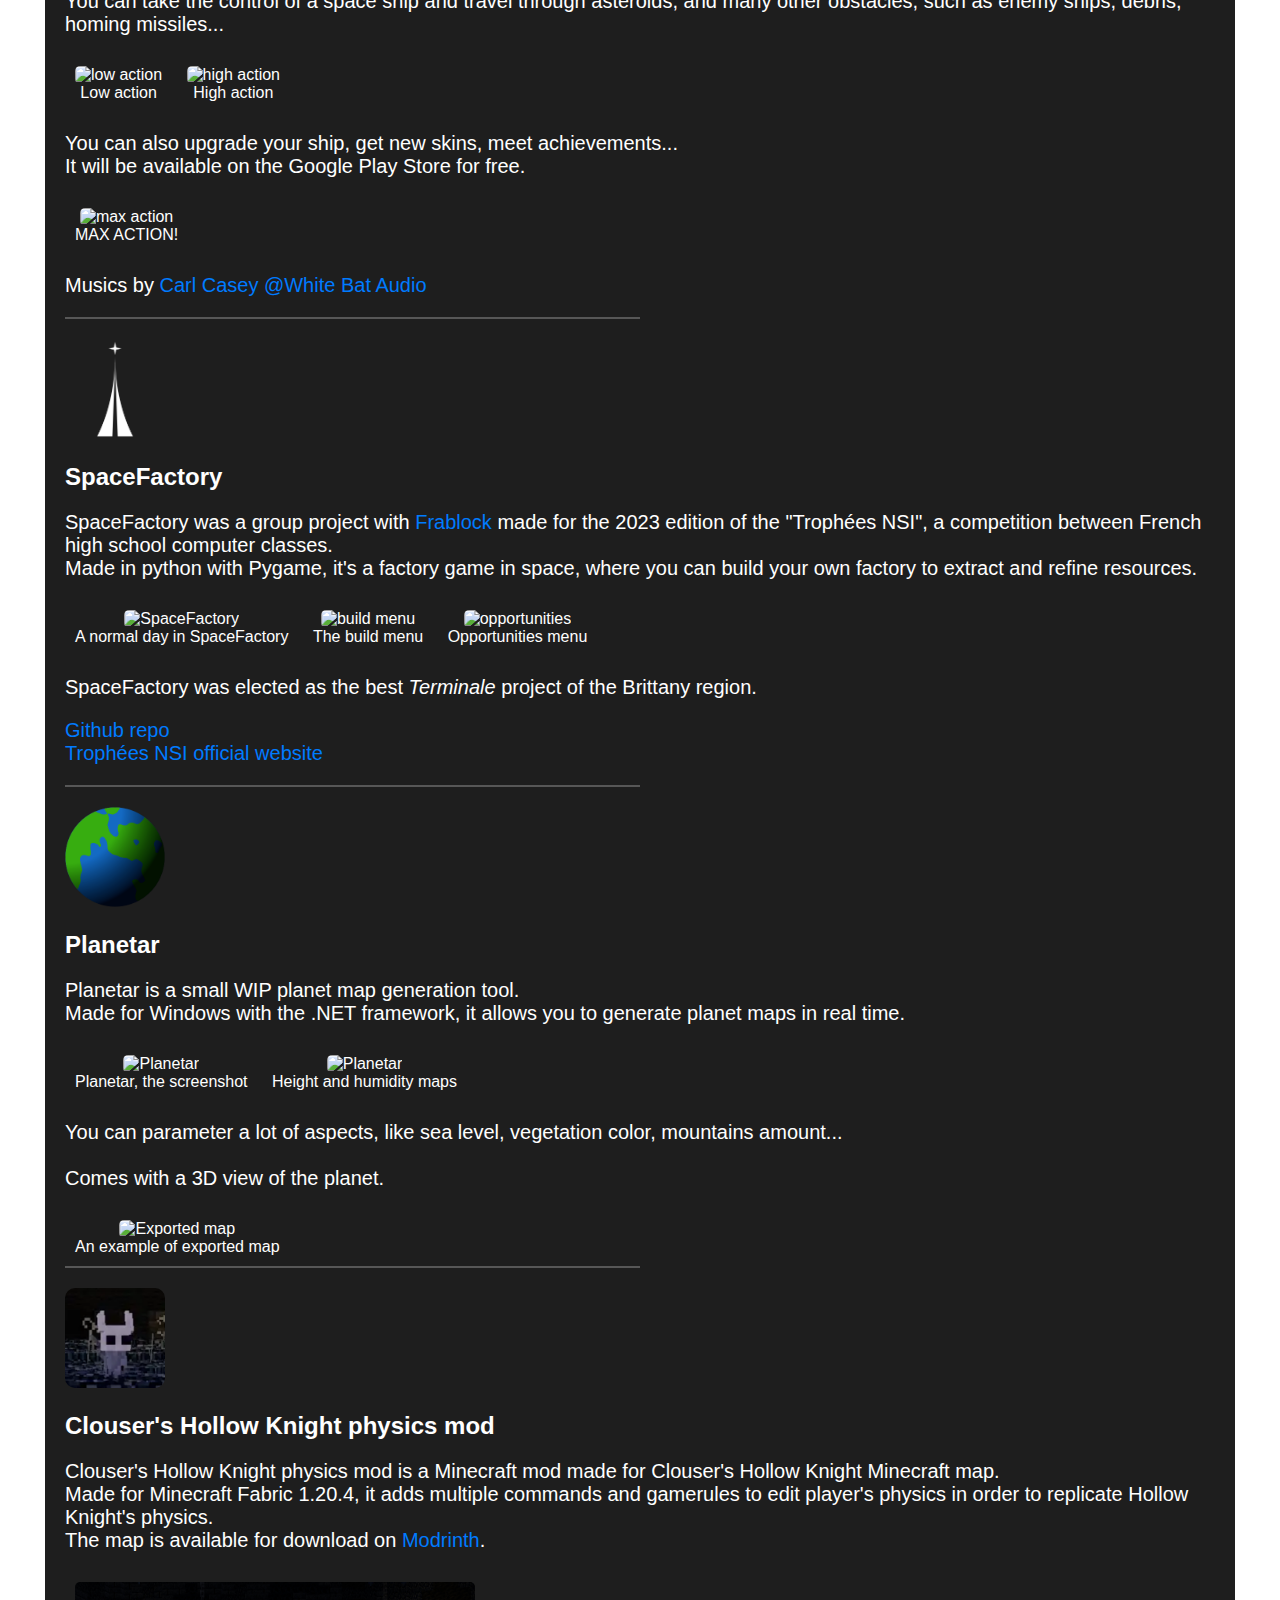
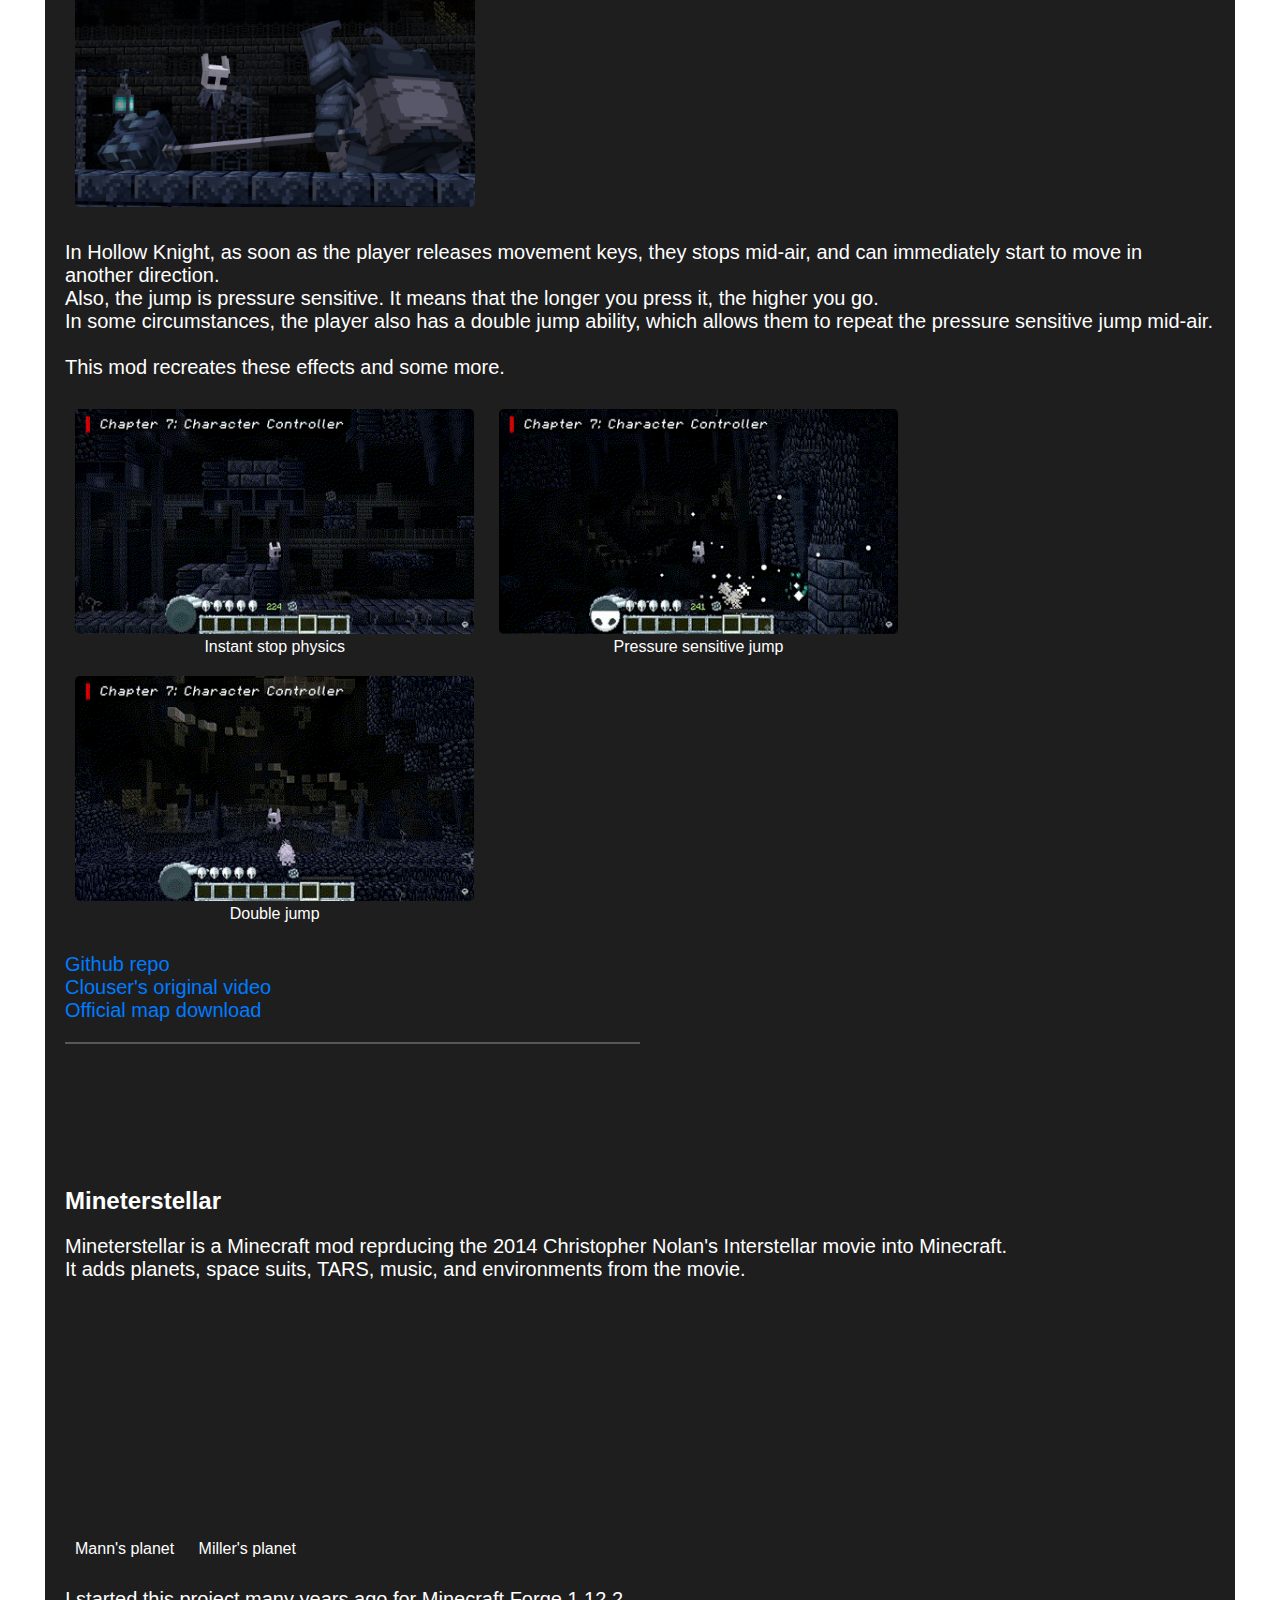
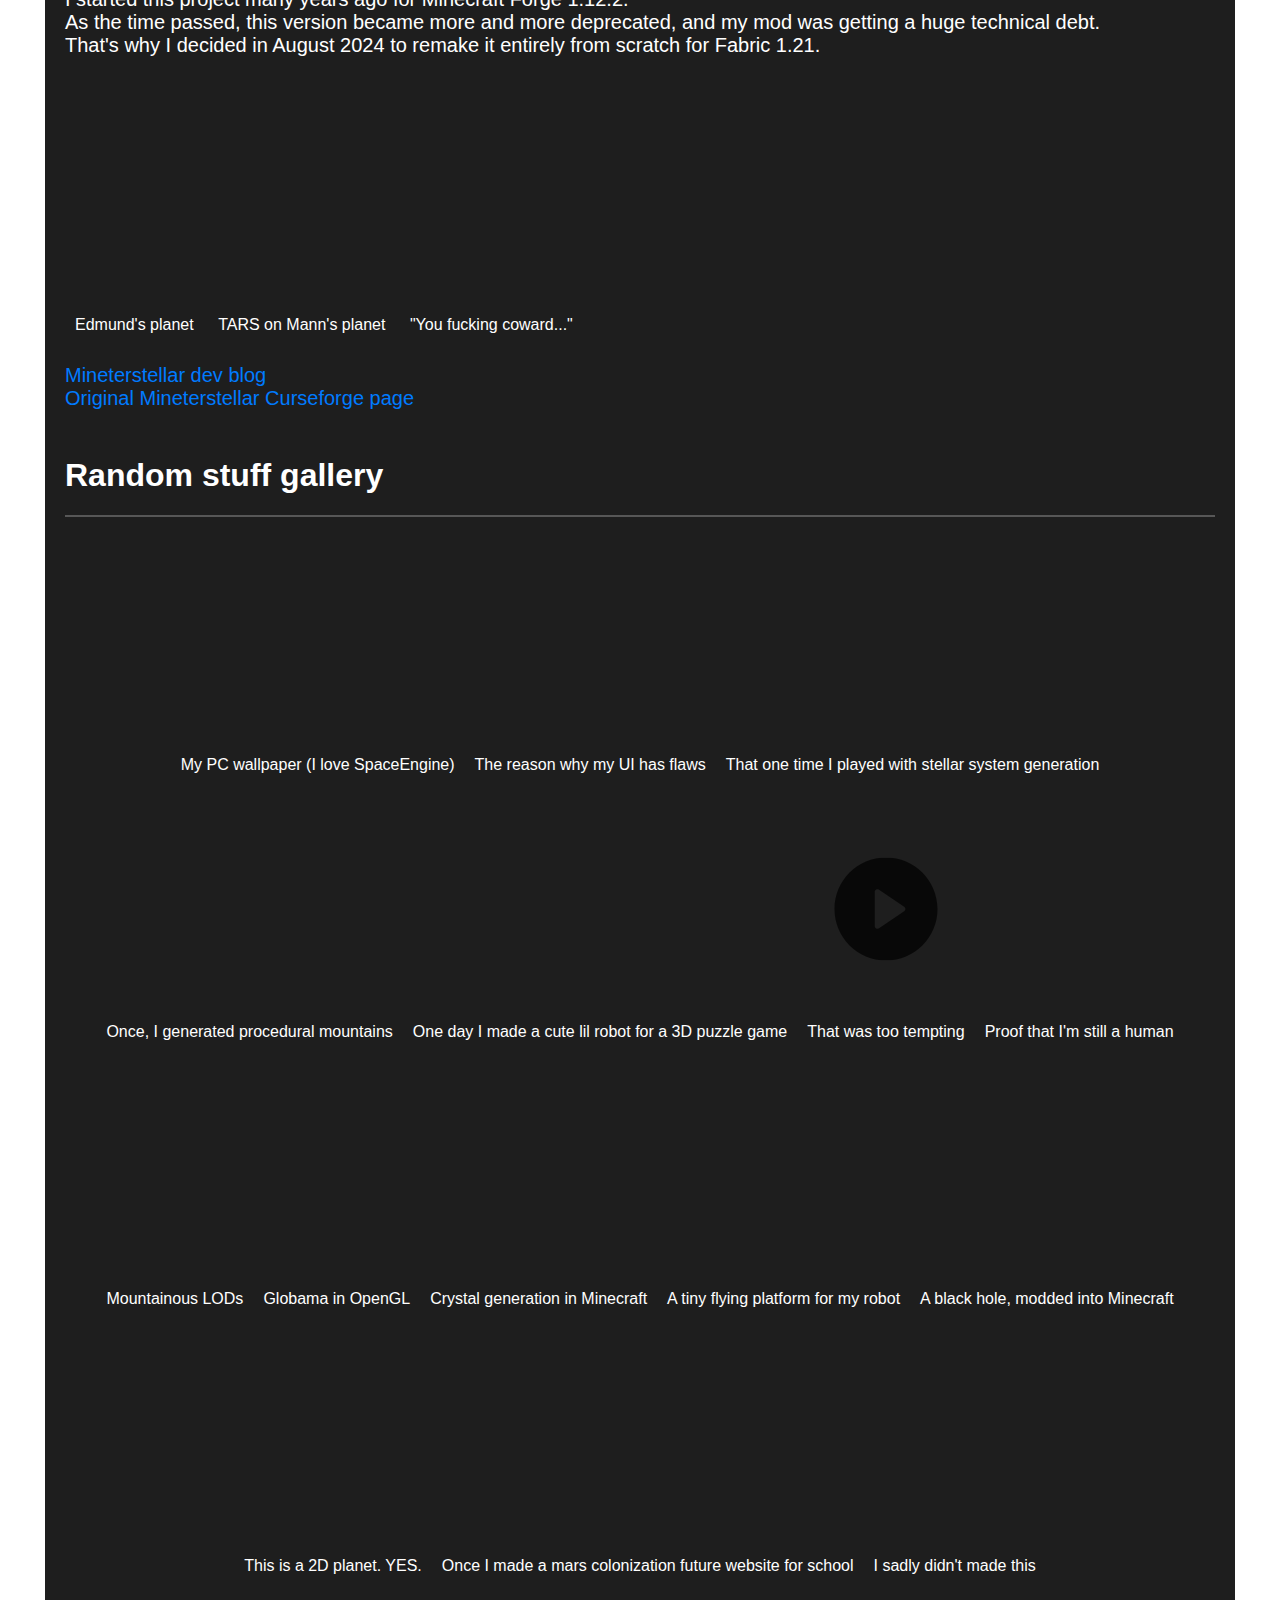
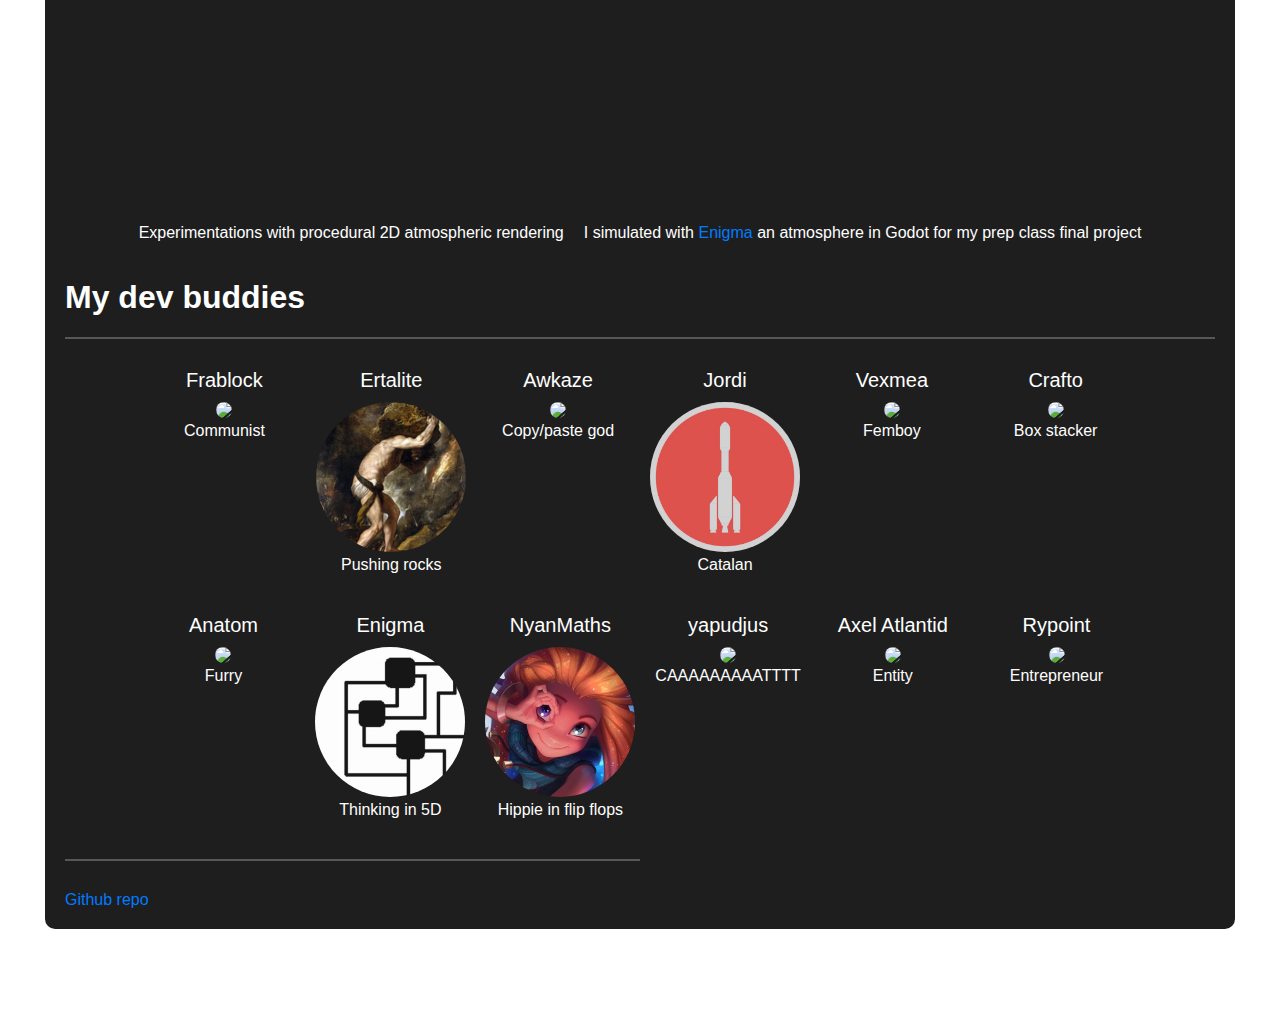
==== commit 51329f90: "Added icons to the project and new post" ====
--- a/index.html
+++ b/index.html
@@ -94,8 +94,9 @@
 				<h1 id="projects" loc="projects" class="linkcopy">My projects</h1>
 				<div class="title-bar"></div>
 				<section>
-					<h2 id="projects-cosmoswanderer" class="linkcopy">Cosmos Wanderer</h2>
 					<section class="project">
+						<img src="projects/icons/cosmoswanderer.png" loading="lazy" class="project-icon">
+						<h2 id="projects-cosmoswanderer" class="linkcopy">Cosmos Wanderer</h2>
 						<div class="image-container">
 							<img src="projects/cosmoswanderer.jpg" alt="Cosmos Wanderer" loading="lazy">
 							<div class="caption">Cosmos Wanderer</div>
@@ -125,8 +126,9 @@
 						</p>
 					</section>
 					<div class="small-title-bar"></div>
-					<h2 id="projects-spacefactory" class="linkcopy">SpaceFactory</h2>
 					<section class="project">
+						<img src="projects/icons/SPFTR.png" loading="lazy" class="project-icon">
+						<h2 id="projects-spacefactory" class="linkcopy">SpaceFactory</h2>
 						<p loc="spacefactory">
 							SpaceFactory was a group project with Frablock made for the 2023 edition of the "Trophées NSI", a competition between French high school computer classes.<br/>
 							Made in python with Pygame, it's a factory game in space, where you can build your own factory to extract and refine resources.<br/>
@@ -152,8 +154,9 @@
 						</p>
 					</section>
 					<div class="small-title-bar"></div>
-					<h2 id="projects-planetar" class="linkcopy">Planetar</h2>
 					<section class="project">
+						<img src="projects/icons/planetar.png" loading="lazy" class="project-icon">
+						<h2 id="projects-planetar" class="linkcopy">Planetar</h2>
 						<p loc="planetar.desc">
 							Planetar is a small WIP planet map generation tool.<br/>
 							Made for Windows with the .NET framework, it allows you to generate planet maps in real time.
@@ -177,8 +180,9 @@
 						</div>
 					</section>
 					<div class="small-title-bar"></div>
-					<h2 id="projects-clouserhollowknightphysicsmod" class="linkcopy">Clouser's Hollow Knight physics mod</h2>
 					<section class="project">
+						<img src="projects/icons/clouserhollowknight.png" height="100px" loading="lazy" class="project-icon">
+						<h2 id="projects-clouserhollowknightphysicsmod" class="linkcopy">Clouser's Hollow Knight physics mod</h2>
 						<p loc="hollowknight.desc">
 							Clouser's Hollow Knight physics mod is a Minecraft mod made for Clouser's Hollow Knight Minecraft map.<br/>
 							Made for Minecraft Fabric 1.20.4, it adds multiple commands and gamerules to edit player's physics in order to replicate Hollow Knight's physics.<br/>
@@ -213,8 +217,9 @@
 						</p>
 					</section>
 					<div class="small-title-bar"></div>
-					<h2 id="projects-mineterstellar" class="linkcopy">Mineterstellar</h2>
 					<section class="project">
+						<img src="projects/icons/mineterstellar.png" loading="lazy" class="project-icon">
+						<h2 id="projects-mineterstellar" class="linkcopy">Mineterstellar</h2>
 						<p loc="mineterstellar.desc">
 							Mineterstellar is a Minecraft mod reprducing the 2014 Christopher Nolan's Interstellar movie into Minecraft.<br/>
 							It adds planets, space suits, TARS, music, and environments from the movie.
--- a/index.css
+++ b/index.css
@@ -240,11 +240,24 @@
 	}
 }
 
+.project-icon {
+	margin-top: 20px;
+	border-radius: 10px;
+	height: 100px;
+	width: min-content;
+}
+
 @media only screen and (max-width: 1000px)
 {
 	.project {
 		display: flex;
 		flex-direction: column;
+	}
+
+	.project-icon {
+		margin-top: 20px;
+		margin-left: auto;
+		margin-right: auto;
 	}
 }
 
@@ -1054,6 +1067,7 @@
 	display: inline;
 	margin-right: 3px;
 	transform: translateY(3px);
+	transition: 0.2s;
 }
 
 #article-content {
@@ -1078,6 +1092,17 @@
 		border-radius: 0px;
 		margin: 0px;
 	}
+
+	.reaction {
+		font-size: 35px;
+		padding: 6px;
+		padding-right: 12px;
+		border: 4px solid var(--titlebar-color);
+	}
+
+	.reaction svg {
+		transform: translateY(6px);
+	}
 }
 
 #article-text {
@@ -1151,7 +1176,7 @@
 	}
 
 	#article-text p {
-		font-size: 32px;
+		font-size: 40px;
 	}
 
 	.close-article {
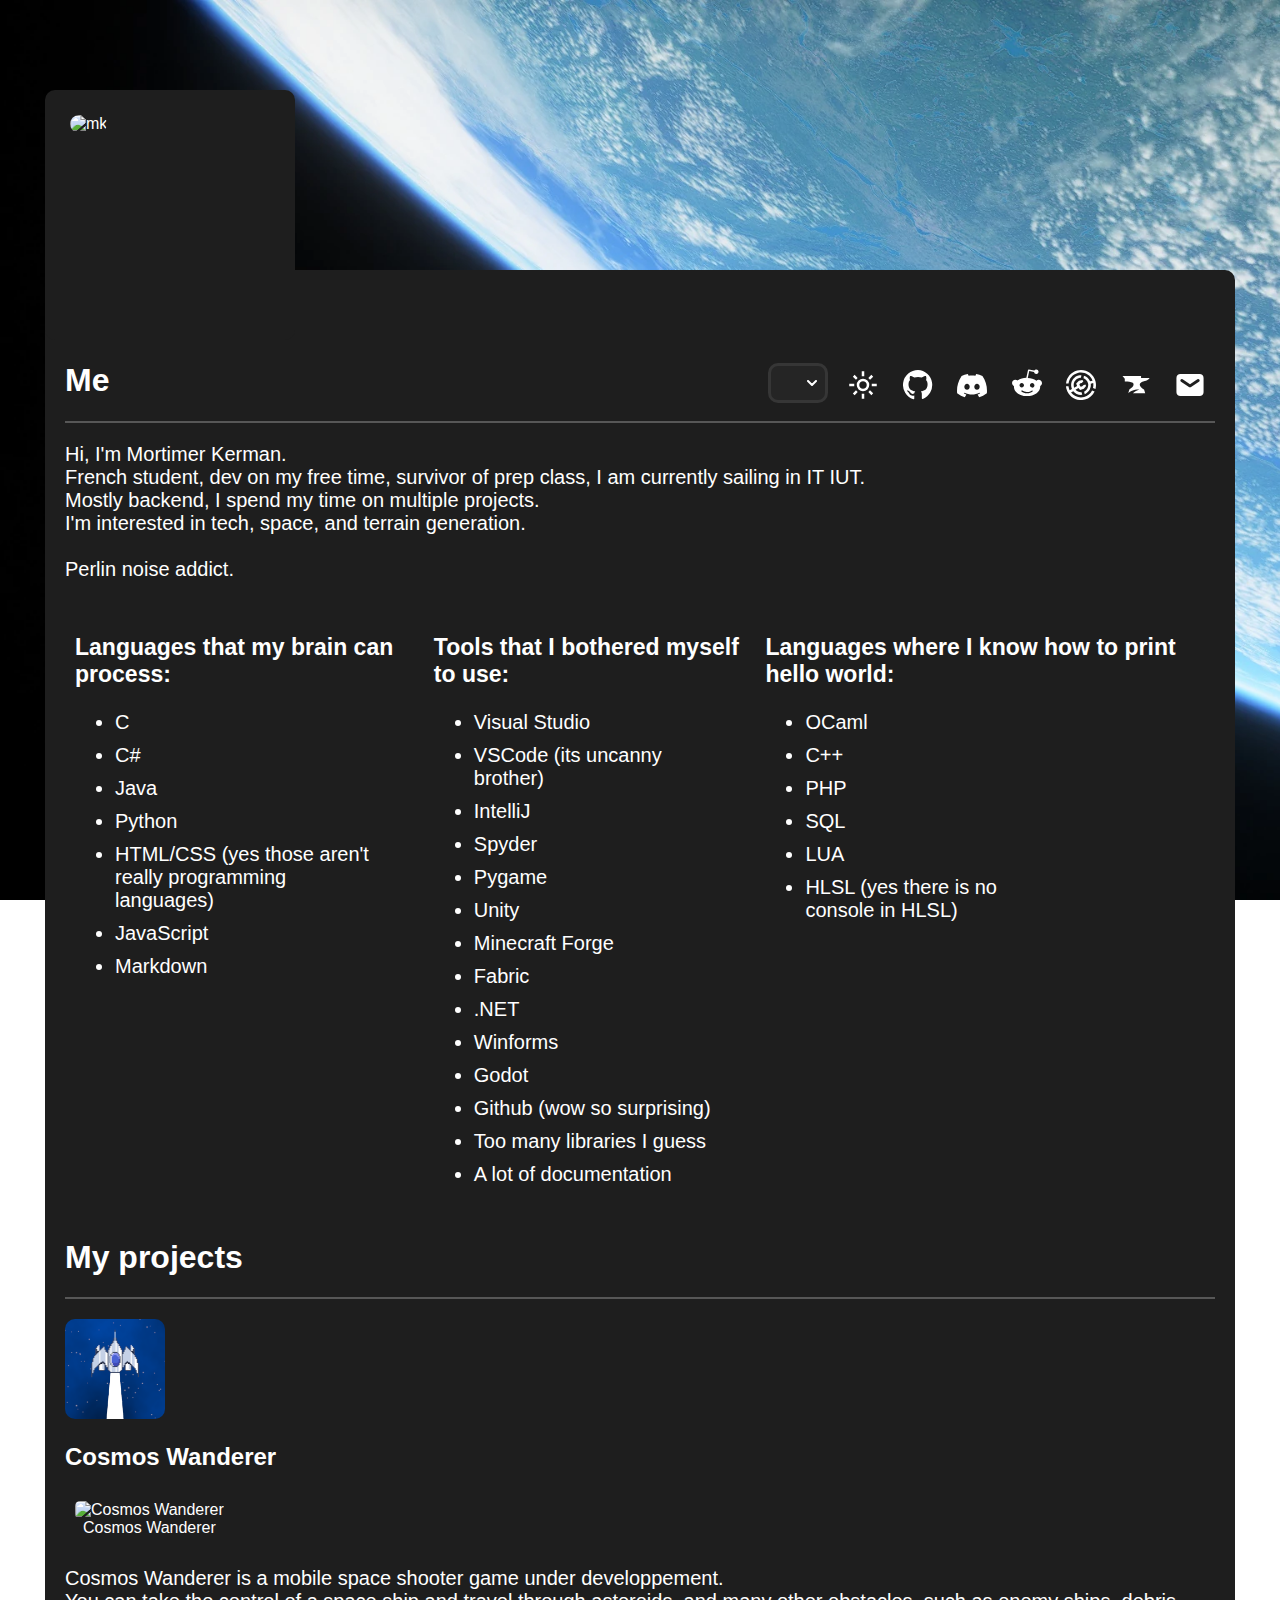
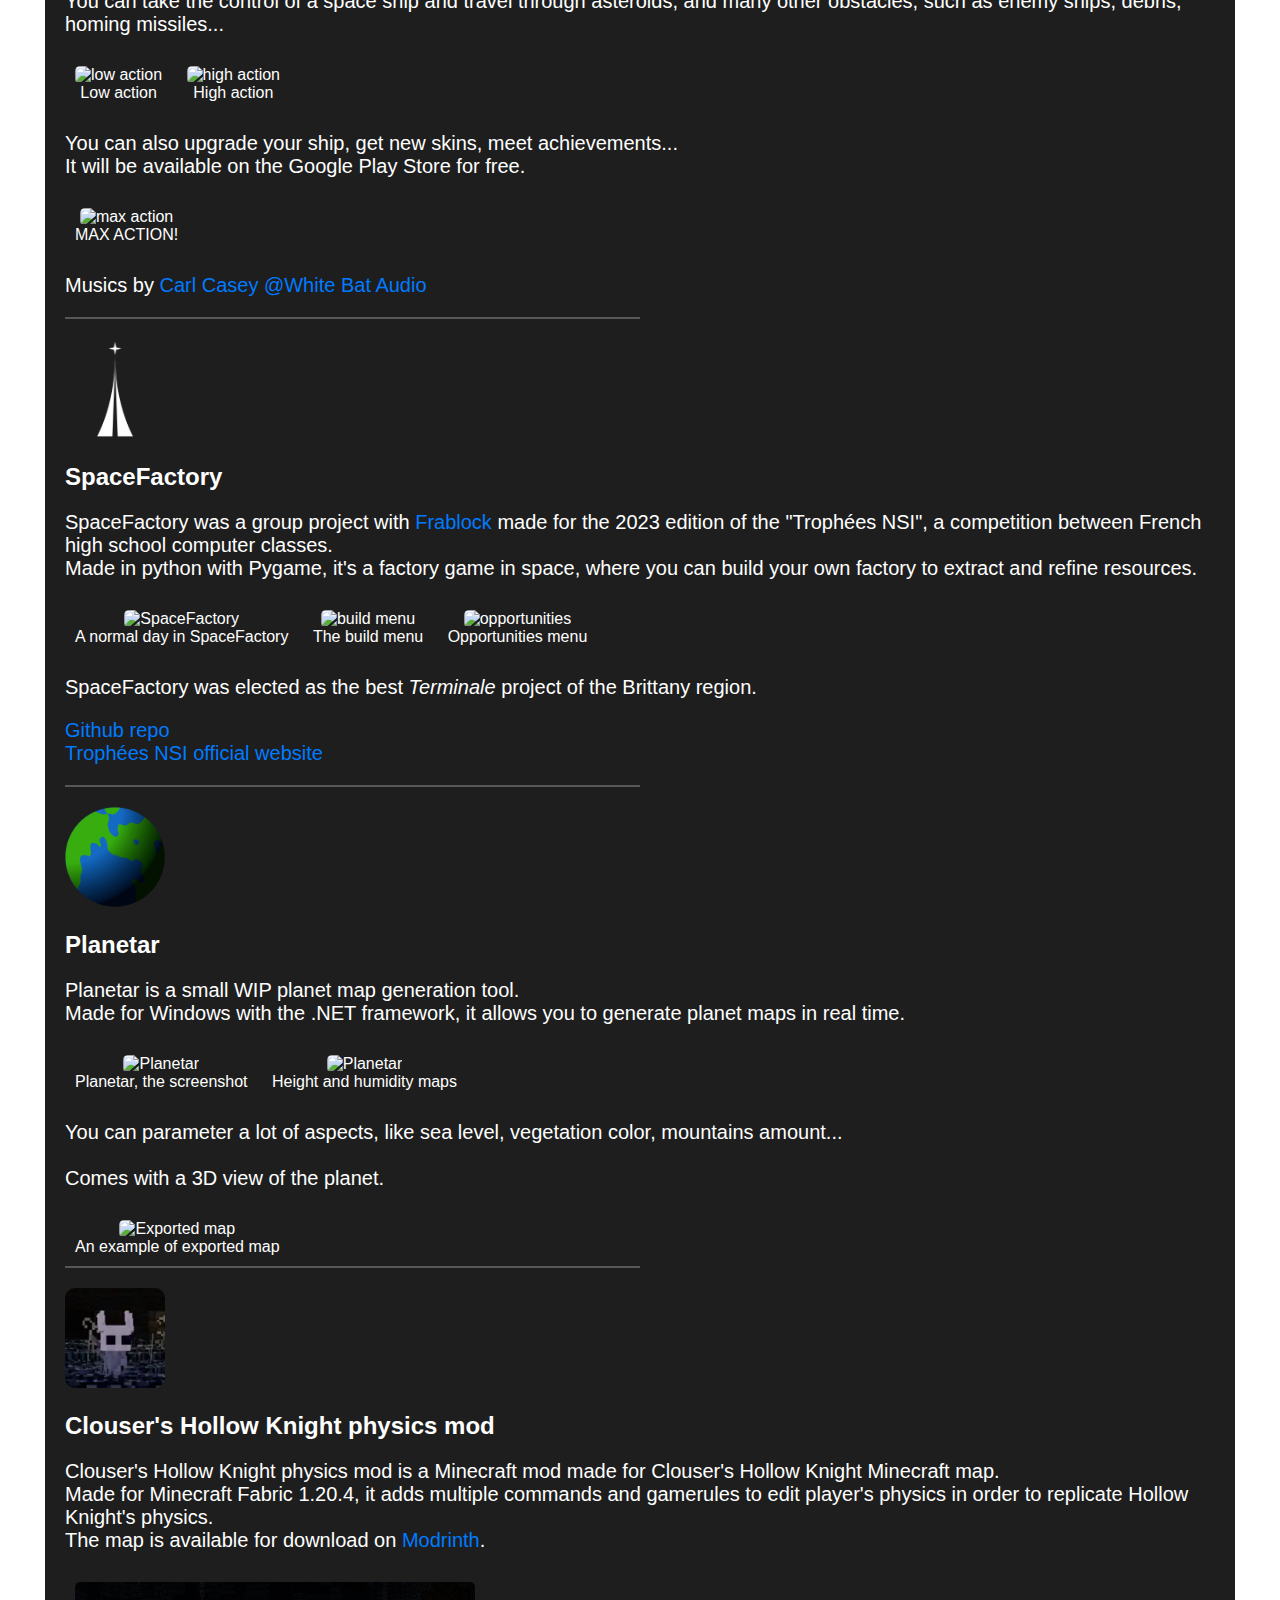
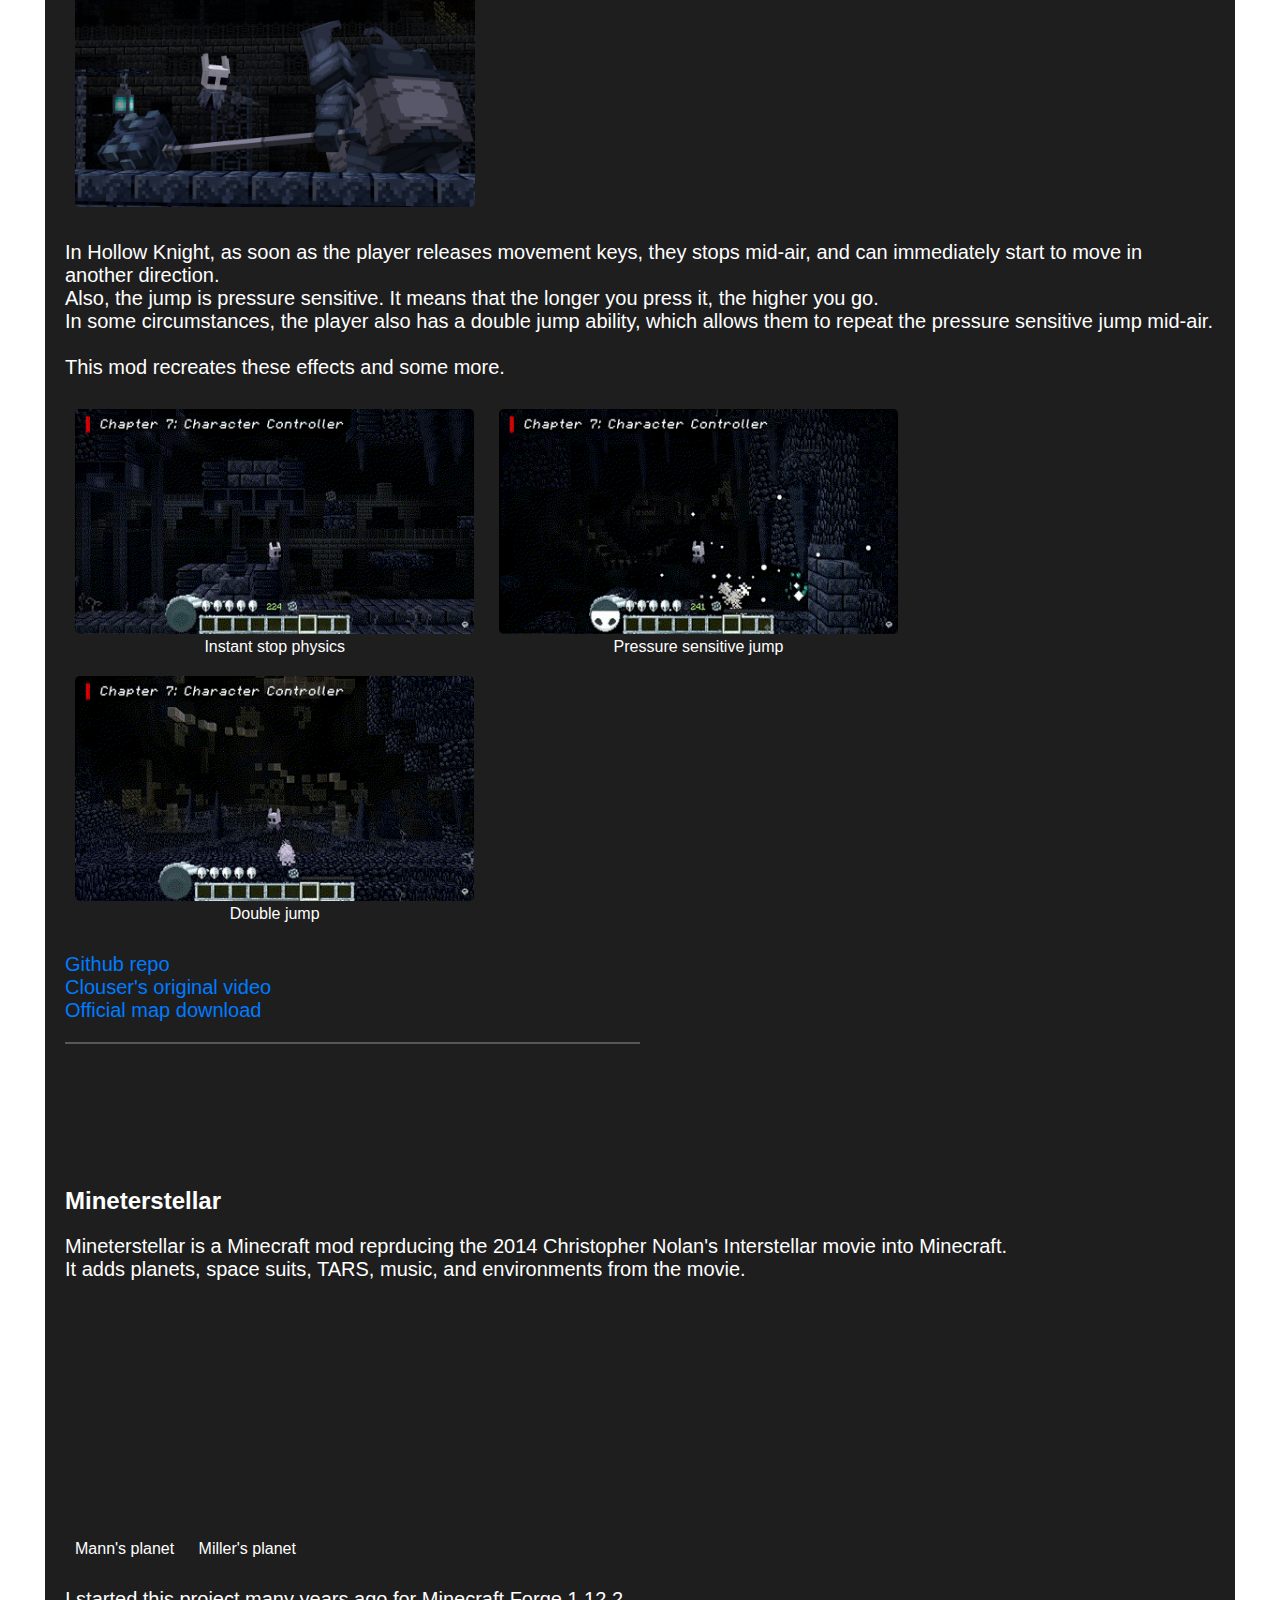
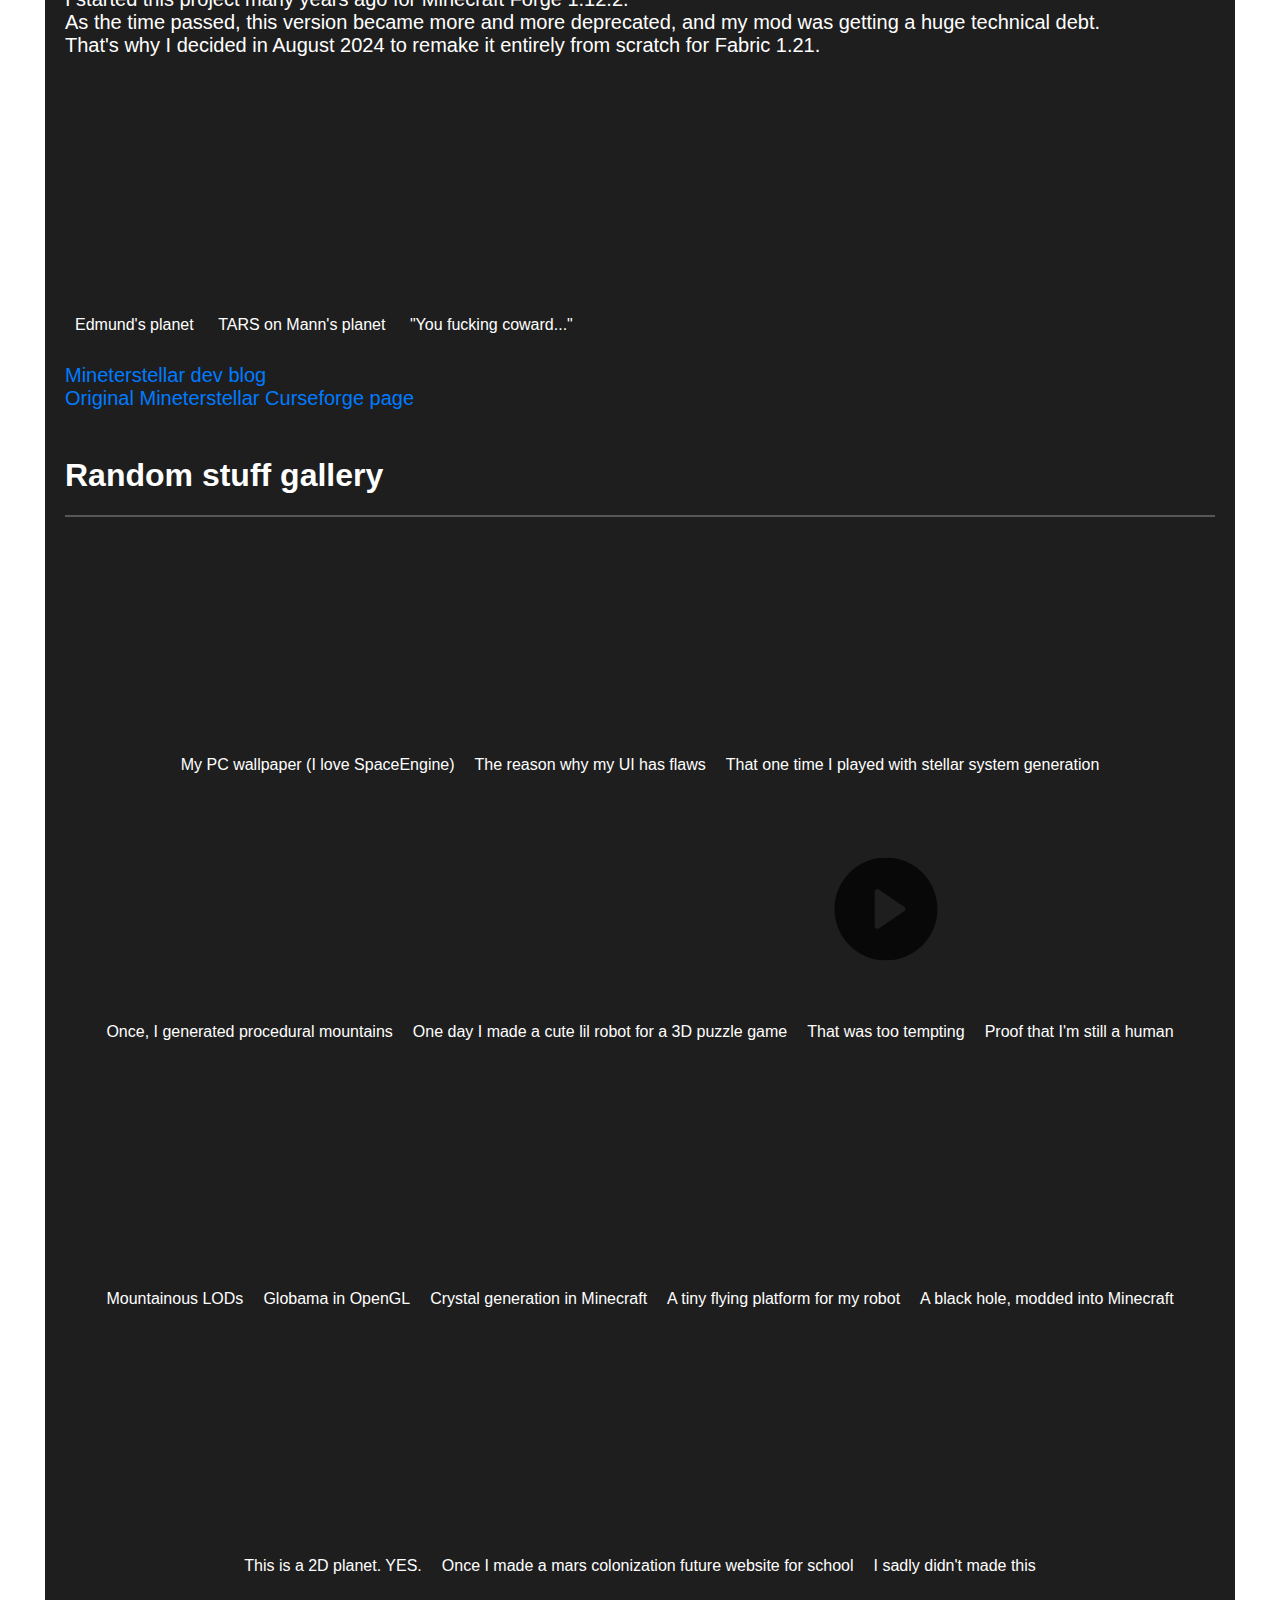
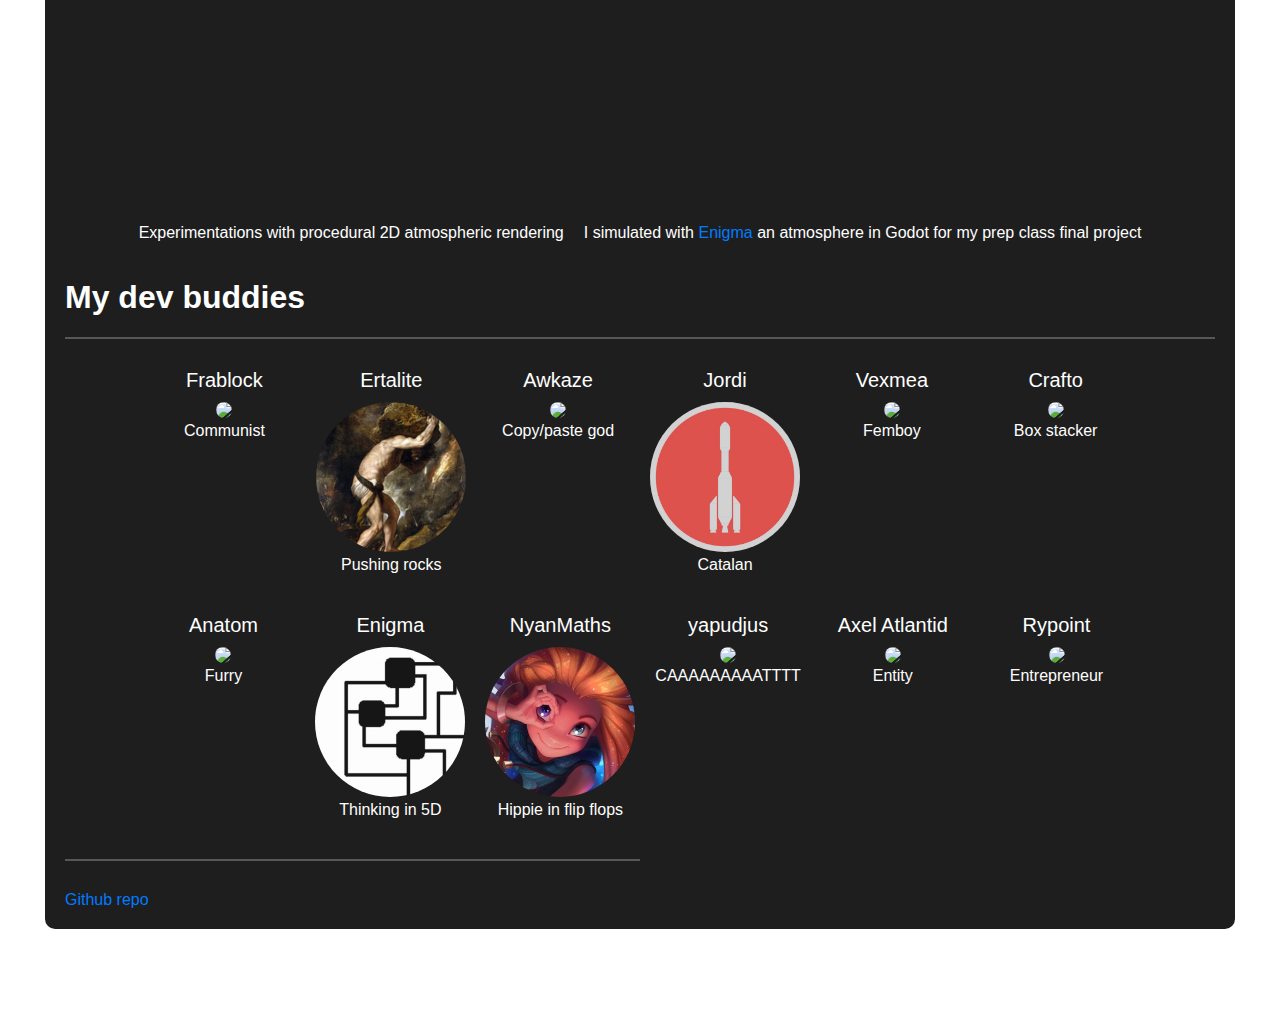
==== commit 6f8c1834: "Inverted logos on light theme" ====
--- a/index.html
+++ b/index.html
@@ -27,13 +27,48 @@
 						<div desc="English" descloc="langName" class="language-select scriptonly">
 							<select id="language" onselect=""></select>
 						</div>
-						<a desc="Light mode" descloc="lightmode" class="scriptonly" onclick="switchLightmode()" style="cursor: pointer;"><svg class="lightmode" width="30px" height="30px"><use href="sprites.svg#lightmode"/></svg></a>
-						<a desc="Mortimer-Kerman" href="https://github.com/Mortimer-Kerman" target="_blank" rel="noopener noreferrer"><svg class="github-logo" width="30px" height="30px"><use href="sprites.svg#github"/></svg></a>
-						<a desc="mortimer_kerman" onclick="copyDiscordID('mortimer_kerman')" style="cursor: pointer;"><svg class="discord-logo" width="30px" height="30px"><use href="sprites.svg#discord"/></svg></a>
-						<a desc="Mortimer_Kerman" href="https://reddit.com/u/Mortimer_Kerman" target="_blank" rel="noopener noreferrer"><svg class="reddit-logo" width="30px" height="30px"><use class="circle" href="sprites.svg#reddit-circle"/><use class="face" href="sprites.svg#reddit-icon"/></svg></a>
-						<a desc="Mortimer-Kerman" href="https://modrinth.com/user/Mortimer-Kerman" target="_blank" rel="noopener noreferrer"><svg class="modrinth-logo" width="30px" height="30px"><use href="sprites.svg#modrinth"/></svg></a>
-						<a desc="mortimer_kerman" href="https://www.curseforge.com/members/mortimer_kerman/projects" target="_blank" rel="noopener noreferrer"><svg class="curseforge-logo" width="30px" height="30px"><use href="sprites.svg#curseforge"/></svg></a>
-						<a desc="kerman.mortimer@gmail.com" href="mailto:kerman.mortimer@gmail.com" target="_blank" rel="noopener noreferrer"><svg class="mail-logo" width="30px" height="30px"><use href="sprites.svg#mail"/></svg></a>
+						<a desc="Light mode" descloc="lightmode" class="scriptonly" onclick="switchLightmode()" style="cursor: pointer;">
+							<svg class="lightmode" width="30px" height="30px">
+								<use href="sprites.svg#lightmode"/>
+							</svg>
+						</a>
+						<a desc="Mortimer-Kerman" href="https://github.com/Mortimer-Kerman" target="_blank" rel="noopener noreferrer">
+							<svg class="github-logo" width="30px" height="30px">
+								<use href="sprites.svg#github"/>
+							</svg>
+						</a>
+						<a desc="mortimer_kerman" onclick="copyDiscordID('mortimer_kerman')" style="cursor: pointer;">
+							<svg class="discord-logo" width="30px" height="30px">
+								<use href="sprites.svg#discord"/>
+							</svg>
+						</a>
+						<a desc="Mortimer_Kerman" href="https://reddit.com/u/Mortimer_Kerman" target="_blank" rel="noopener noreferrer">
+							<svg class="reddit-logo" width="30px" height="30px">
+								<use class="circle" href="sprites.svg#reddit-circle"/>
+								<use class="face" href="sprites.svg#reddit-icon"/>
+							</svg>
+						</a>
+						<a desc="Mortimer-Kerman" href="https://modrinth.com/user/Mortimer-Kerman" target="_blank" rel="noopener noreferrer">
+							<svg class="modrinth-logo" width="30px" height="30px">
+								<use href="sprites.svg#modrinth"/>
+							</svg>
+						</a>
+						<a desc="mortimer_kerman" href="https://www.curseforge.com/members/mortimer_kerman/projects" target="_blank" rel="noopener noreferrer">
+							<svg class="curseforge-logo" width="30px" height="30px"><use href="sprites.svg#curseforge"/>
+							</svg>
+						</a>
+						<!--<a desc="Mortimer-Kerman" href="https://gitlab.com/Mortimer-Kerman" target="_blank" rel="noopener noreferrer">
+							<svg class="gitlab-logo" width="30px" height="30px">
+								<use class="gitlab-1" href="sprites.svg#gitlab-1"/>
+								<use class="gitlab-2" href="sprites.svg#gitlab-2"/>
+								<use class="gitlab-3" href="sprites.svg#gitlab-3"/>
+							</svg>
+						</a>-->
+						<a desc="kerman.mortimer@gmail.com" href="mailto:kerman.mortimer@gmail.com" target="_blank" rel="noopener noreferrer">
+							<svg class="mail-logo" width="30px" height="30px">
+								<use href="sprites.svg#mail"/>
+							</svg>
+						</a>
 					</div>
 				</div>
 				<div class="title-bar"></div>
@@ -127,7 +162,7 @@
 					</section>
 					<div class="small-title-bar"></div>
 					<section class="project">
-						<img src="projects/icons/SPFTR.png" loading="lazy" class="project-icon">
+						<img src="projects/icons/SPFTR.png" loading="lazy" class="project-icon theme-sensitive">
 						<h2 id="projects-spacefactory" class="linkcopy">SpaceFactory</h2>
 						<p loc="spacefactory">
 							SpaceFactory was a group project with Frablock made for the 2023 edition of the "Trophées NSI", a competition between French high school computer classes.<br/>
@@ -218,7 +253,7 @@
 					</section>
 					<div class="small-title-bar"></div>
 					<section class="project">
-						<img src="projects/icons/mineterstellar.png" loading="lazy" class="project-icon">
+						<img src="projects/icons/mineterstellar.png" loading="lazy" class="project-icon theme-sensitive">
 						<h2 id="projects-mineterstellar" class="linkcopy">Mineterstellar</h2>
 						<p loc="mineterstellar.desc">
 							Mineterstellar is a Minecraft mod reprducing the 2014 Christopher Nolan's Interstellar movie into Minecraft.<br/>
--- a/index.css
+++ b/index.css
@@ -18,6 +18,7 @@
 	--bg-pos: top left;
 	--outline: unset;
 	--font-weight: normal;
+	--invert-filter: 0%;
 }
 
 body {
@@ -46,6 +47,7 @@
 	--bg-pos: top right;
 	--outline: 1px solid #000000;
 	--font-weight: bold;
+	--invert-filter: 100%;
 }
 
 body.no-transition * {
@@ -245,6 +247,7 @@
 	border-radius: 10px;
 	height: 100px;
 	width: min-content;
+	transition: 0.2s;
 }
 
 @media only screen and (max-width: 1000px)
@@ -255,10 +258,15 @@
 	}
 
 	.project-icon {
+		height: 150px;
 		margin-top: 20px;
 		margin-left: auto;
 		margin-right: auto;
 	}
+}
+
+.project-icon.theme-sensitive {
+	filter: invert(var(--invert-filter));
 }
 
 h3 {
@@ -612,7 +620,7 @@
 	transform: scale(1.1);
 }
 
-.lightmode, .github-logo, .discord-logo, .reddit-logo, .modrinth-logo, .curseforge-logo, .mail-logo {
+.lightmode, .github-logo, .discord-logo, .reddit-logo, .modrinth-logo, .curseforge-logo, .gitlab-logo, .mail-logo {
 	position: relative;
 	fill: var(--navicons-color);
 	transition: 0.2s;
@@ -653,6 +661,10 @@
 }
 
 .curseforge-logo:hover:not(:active) {
+	transform: scale(1.1);
+}
+
+.gitlab-logo:hover:not(:active) {
 	transform: scale(1.1);
 }
 
@@ -714,6 +726,7 @@
 	a:has(.reddit-logo),
 	a:has(.modrinth-logo),
 	a:has(.curseforge-logo),
+	a:has(.gitlab-logo),
 	a:has(.mail-logo) {
 		transform: scale(2);
 		position: fixed;
@@ -721,52 +734,57 @@
 
 	a:has(.navbar-close) {
 		top: 30px;
-		z-index: 8;
+		z-index: 9;
 	}
 
 	.language-select {
 		top: 130px;
 		transform: scale(1.3);
-		z-index: 7;
+		z-index: 8;
 	}
 
 	a:has(.lightmode) {
 		top: 250px;
-		z-index: 6;
+		z-index: 7;
 	}
 
 	a:has(.github-logo) {
 		top: 370px;
-		z-index: 5;
+		z-index: 6;
 	}
 
 	a:has(.discord-logo) {
 		top: 490px;
-		z-index: 4;
+		z-index: 5;
 	}
 
 	a:has(.reddit-logo) {
 		top: 610px;
-		z-index: 3;
+		z-index: 4;
 	}
 
 	a:has(.modrinth-logo) {
 		top: 730px;
-		z-index: 2;
+		z-index: 3;
 	}
 
 	a:has(.curseforge-logo) {
 		top: 850px;
+		z-index: 2;
+	}
+
+	/*a:has(.gitlab-logo) {
+		top: 970px;
 		z-index: 1;
-	}
+	}*/
 
 	a:has(.mail-logo) {
 		top: 970px;
-		z-index: 0;
-	}
-}
-
-.navbar-open:active, .navbar-close:active, .lightmode:active, .github-logo:active, .discord-logo:active, .reddit-logo:active, .modrinth-logo:active, .curseforge-logo:active {
+		z-index: 0;/*gitlab: 1090px*/
+	}
+}
+
+.navbar-open:active, .navbar-close:active, .lightmode:active, .github-logo:active, .discord-logo:active, .reddit-logo:active, .modrinth-logo:active, .curseforge-logo:active, .gitlab-logo:active {
 	filter: brightness(50%);
 }
 
@@ -798,6 +816,22 @@
 
 .curseforge-logo:hover {
 	fill: #F16436;
+}
+
+.gitlab-logo * {
+	transition: 0.2s;
+}
+
+.gitlab-logo:hover .gitlab-1 {
+	fill: #e24329;
+}
+
+.gitlab-logo:hover .gitlab-2 {
+	fill: #fc6d26;
+}
+
+.gitlab-logo:hover .gitlab-3 {
+	fill: #fca326;
 }
 
 .mail-logo:hover {
@@ -1108,6 +1142,7 @@
 #article-text {
 	padding: 20px;
 	margin-bottom: 50px;
+	margin-top: 20px;
 }
 
 #article-text img {
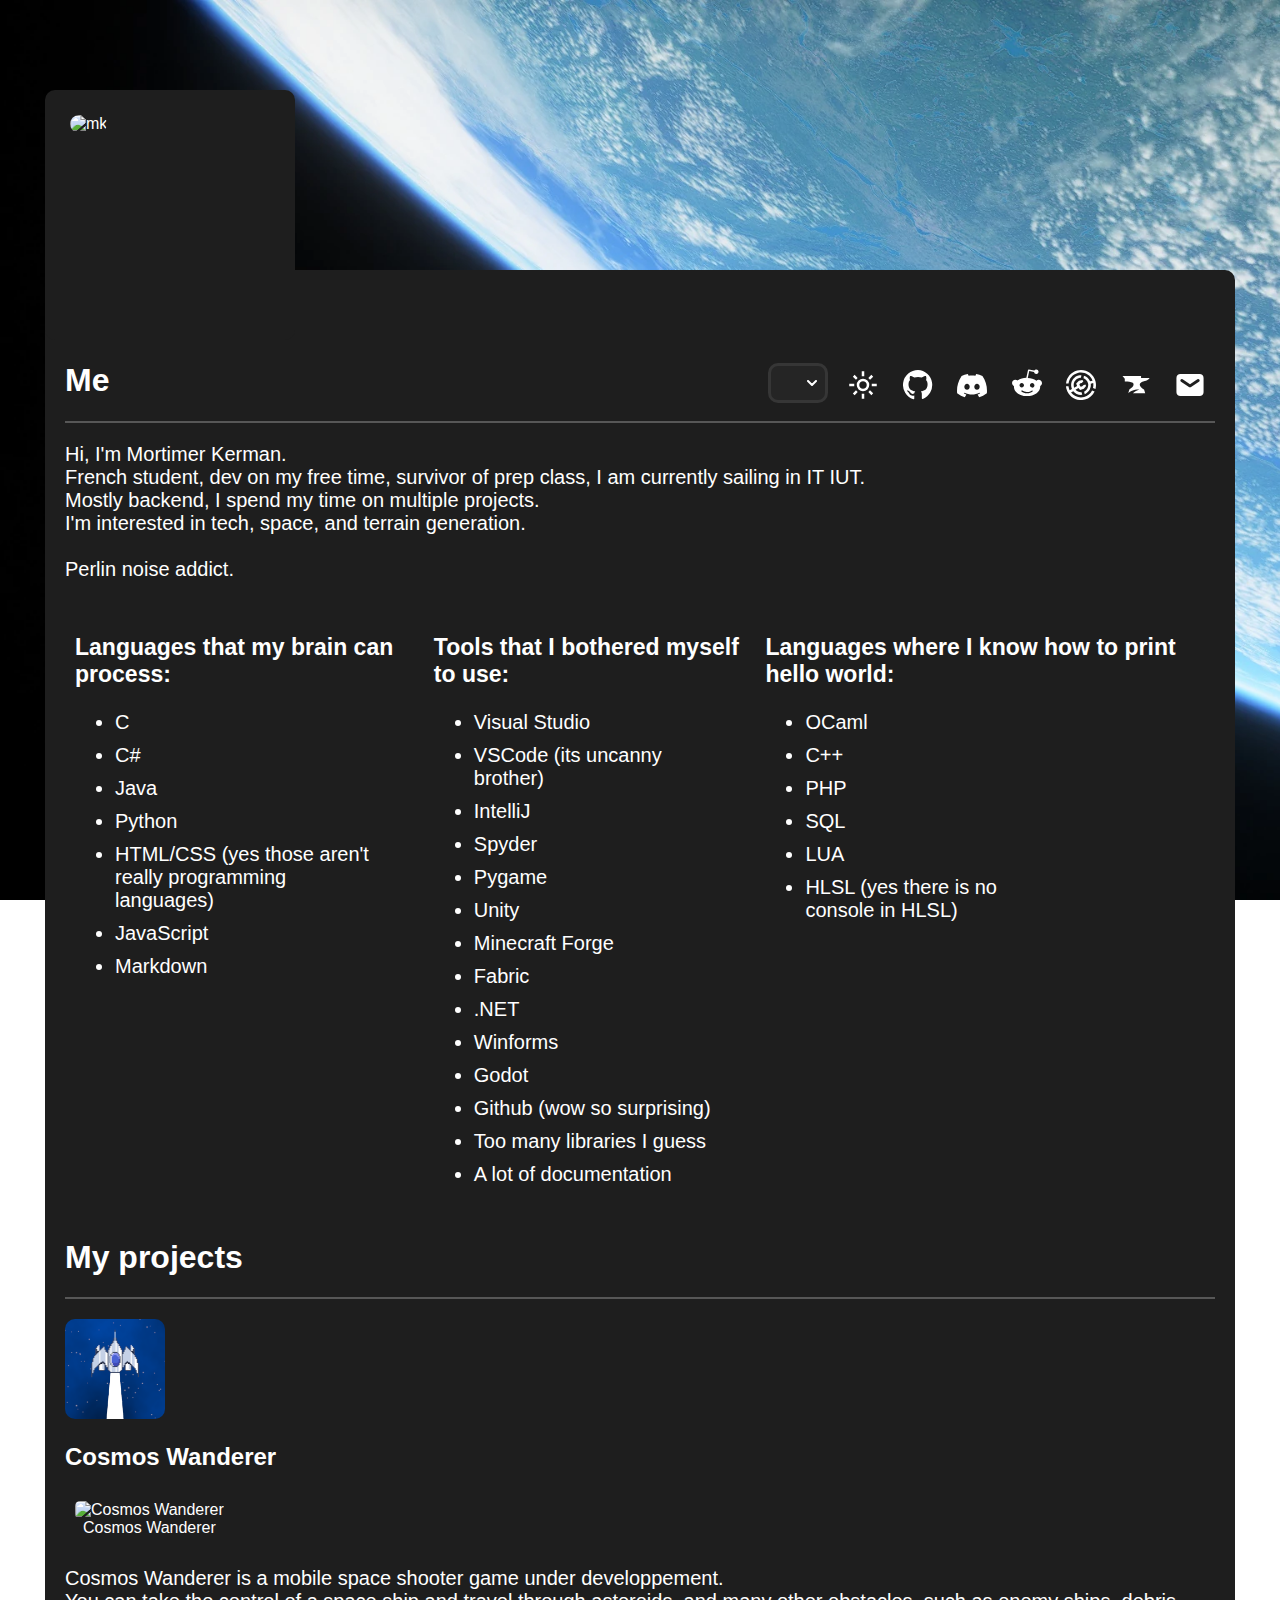
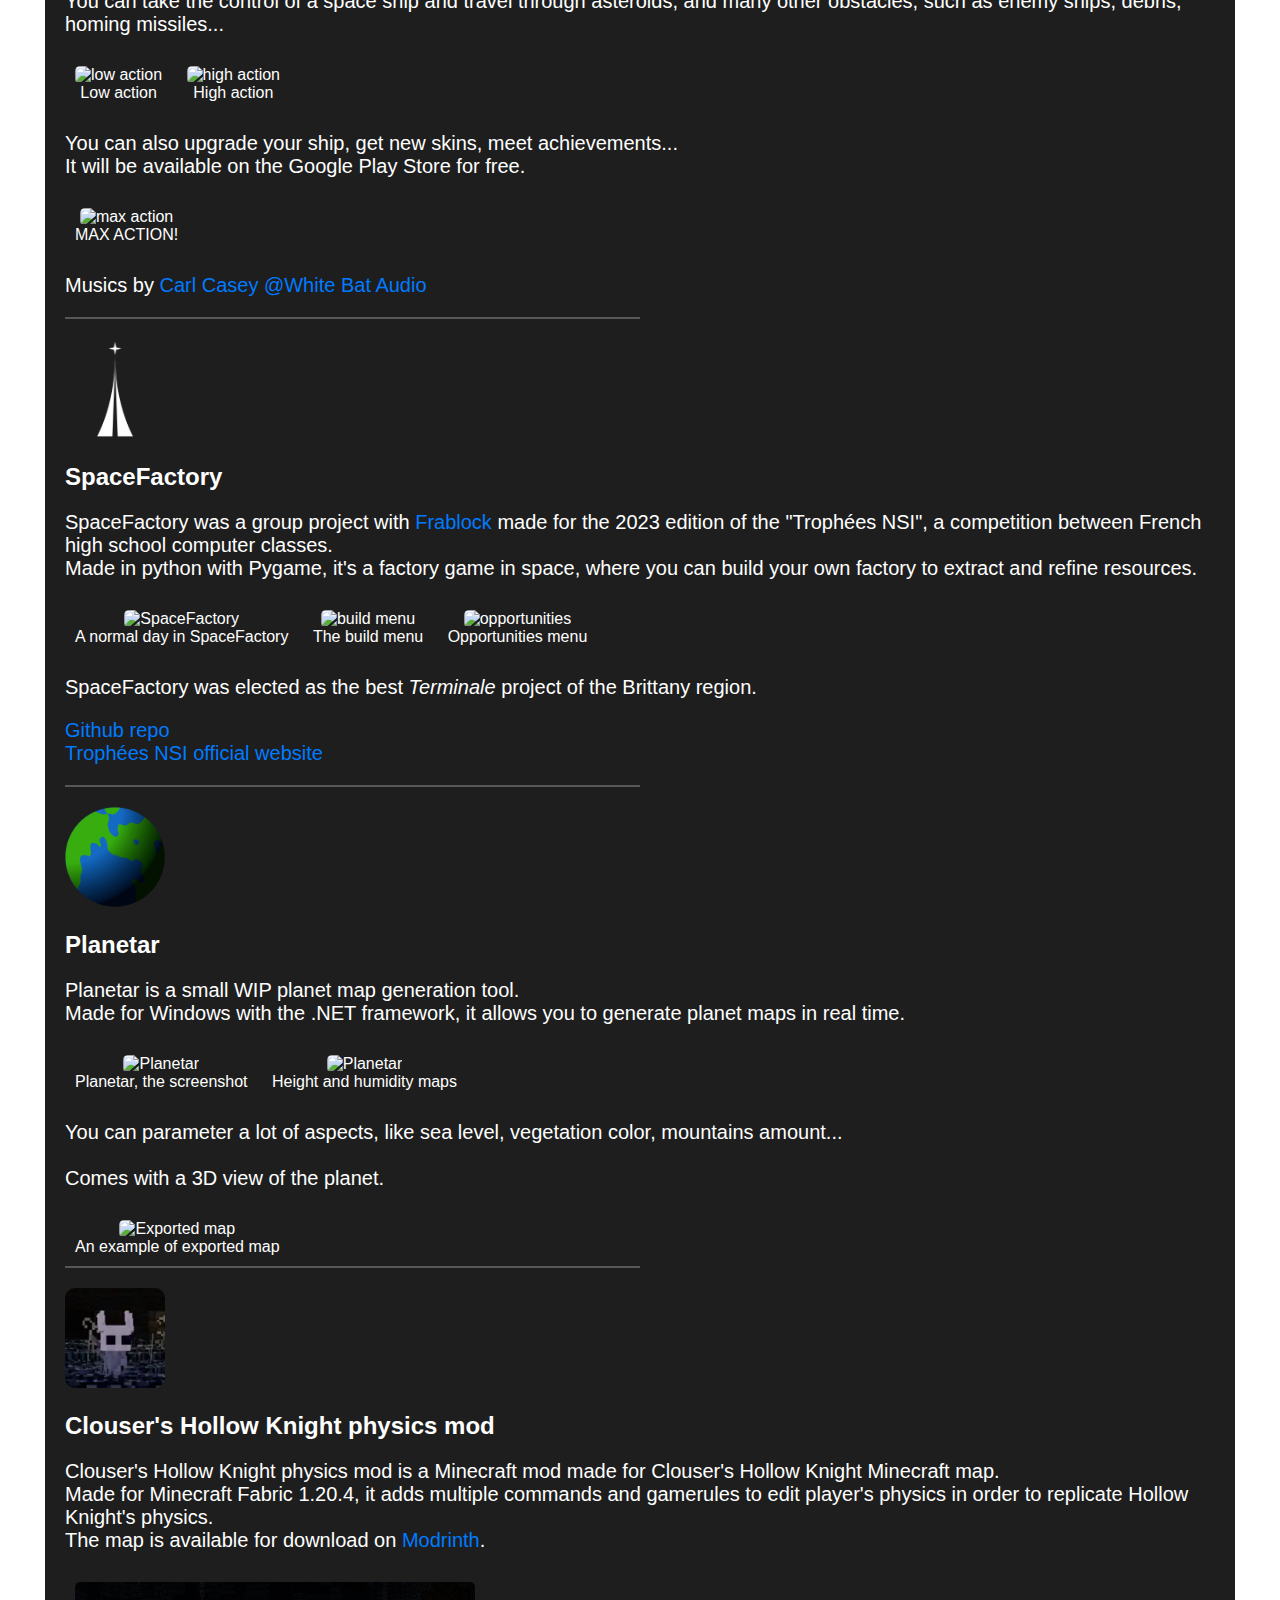
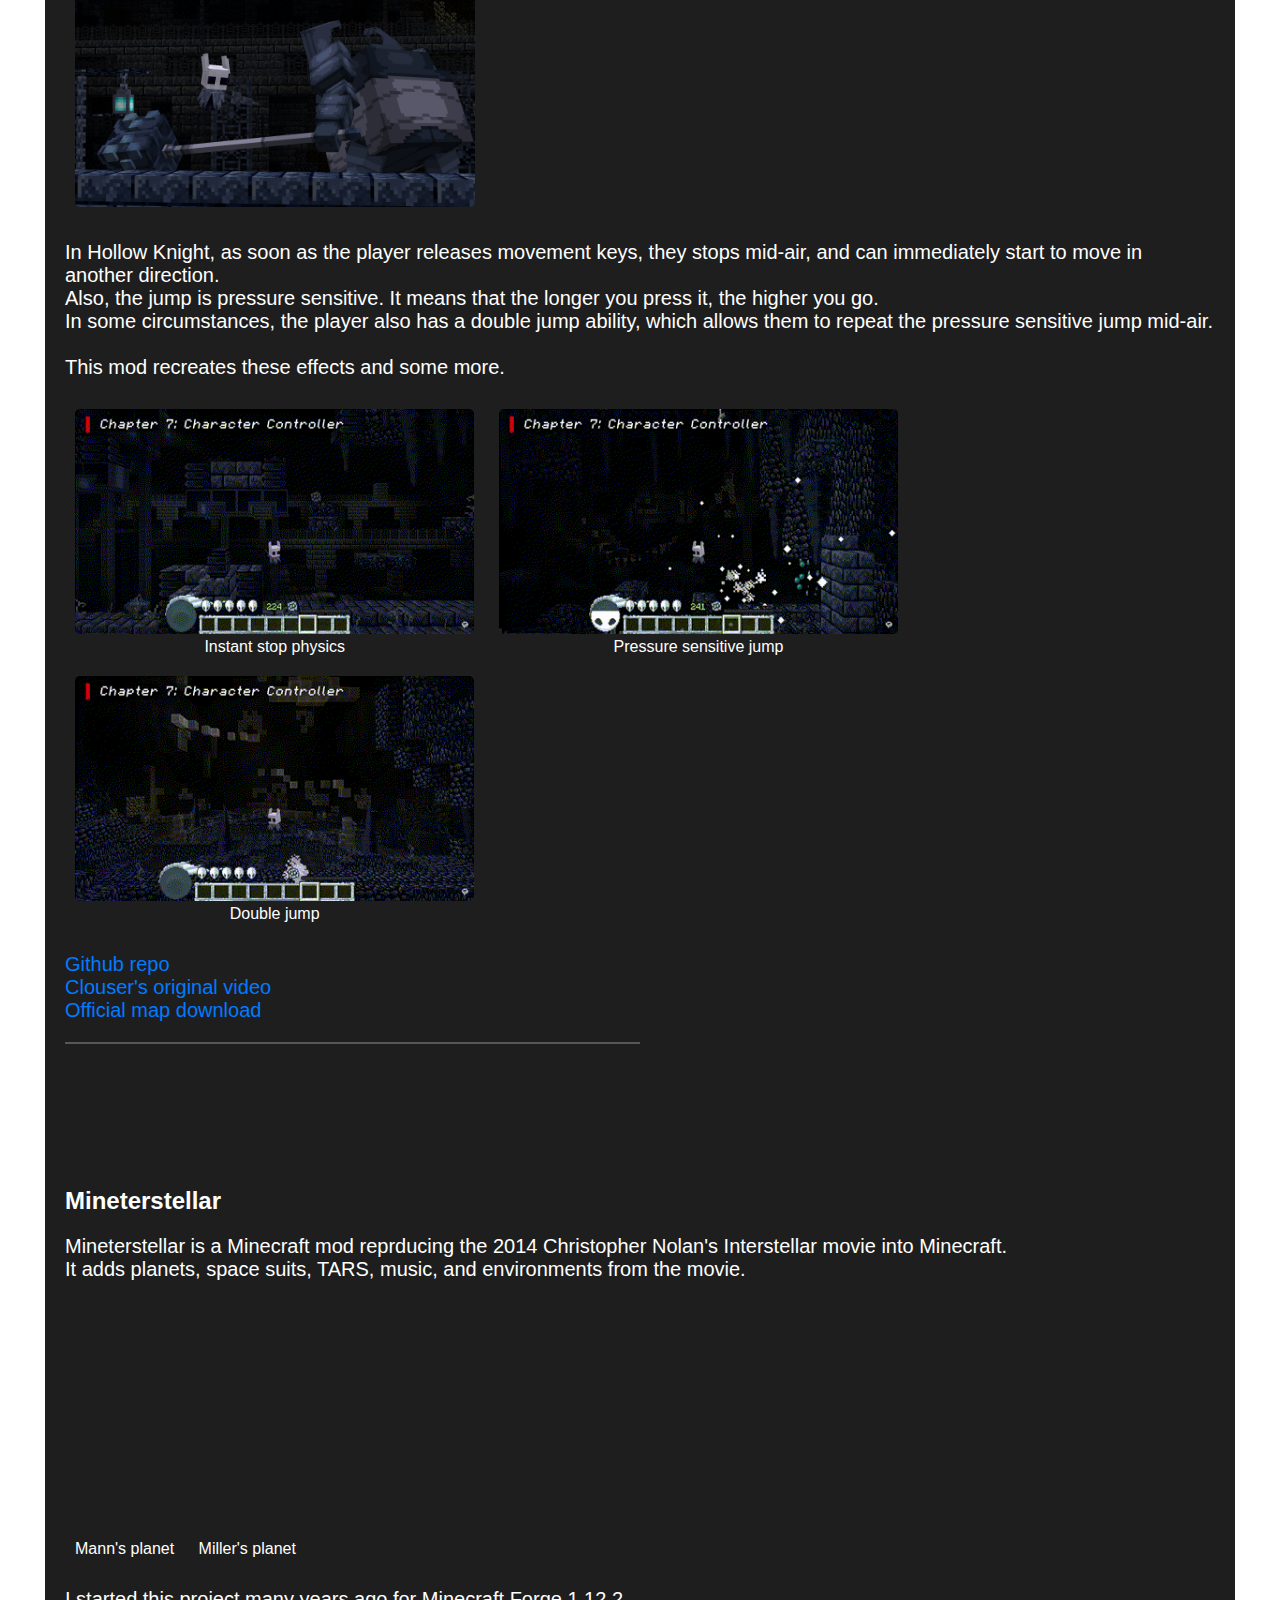
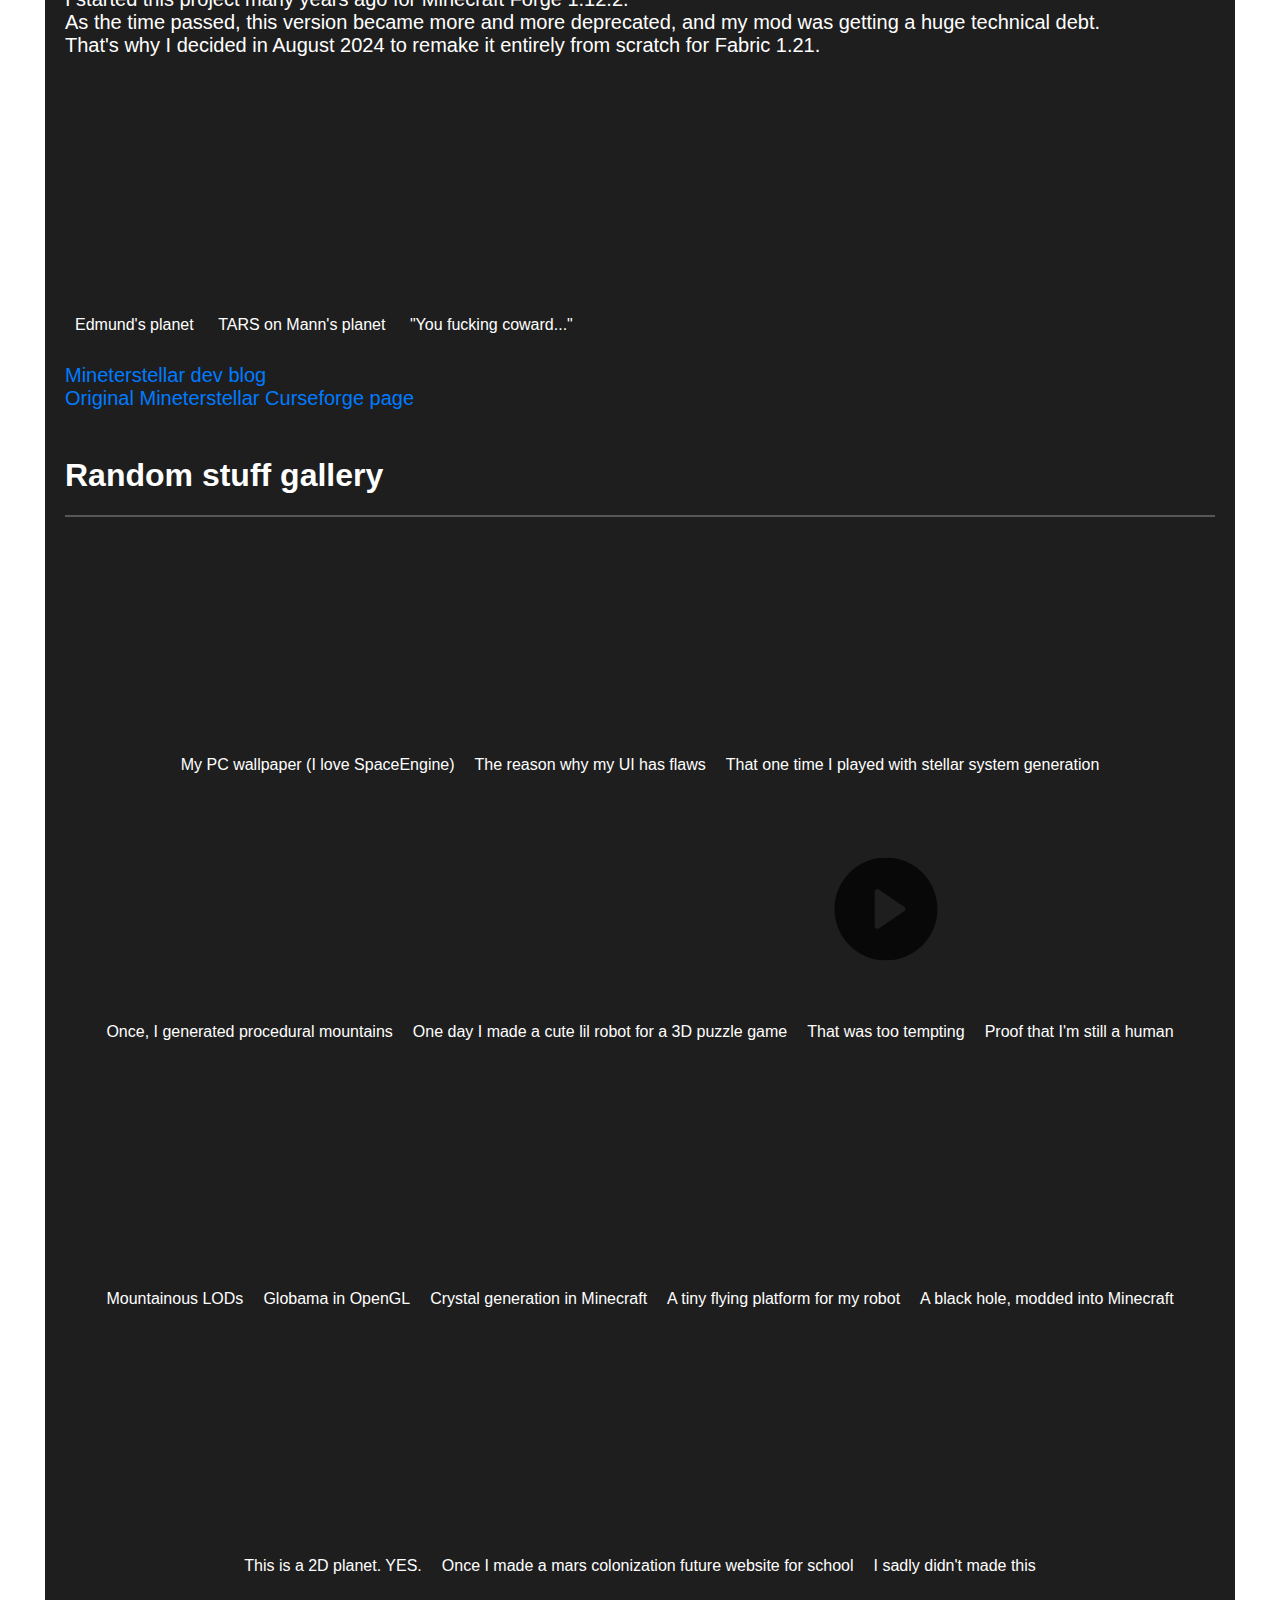
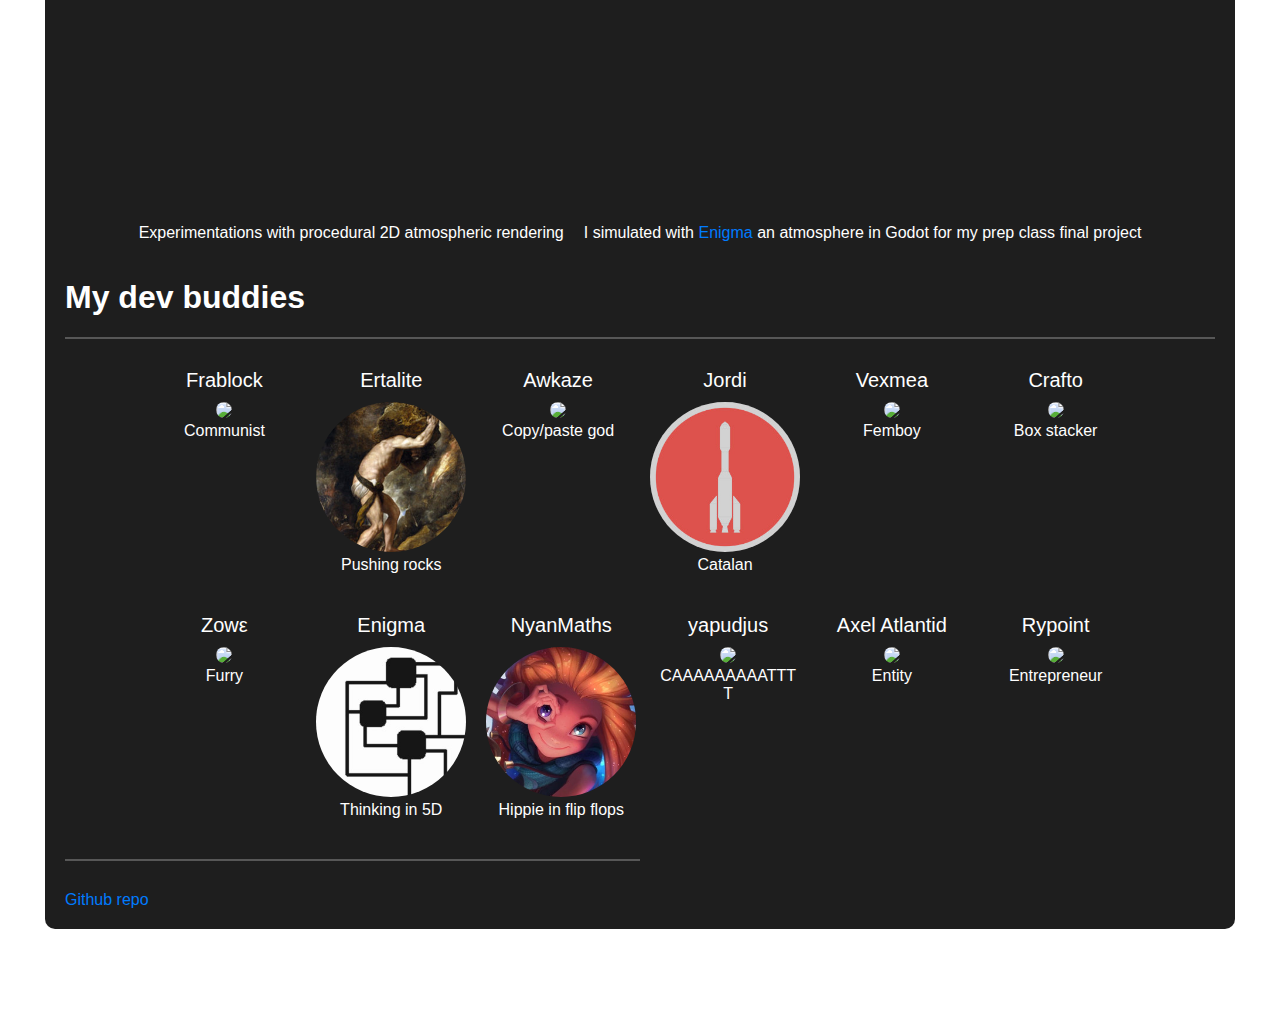
==== commit 75cf0cf6: "Transition" ====
--- a/index.html
+++ b/index.html
@@ -413,10 +413,10 @@
 						<div loc="buddies.crafto">Box stacker</div>
 					</div>
 					<div class="buddiesPP">
-						<p>Anatom</p>
-						<a href="https://github.com/anatom3000" target="_blank" rel="noopener noreferrer">
-							<img src="https://avatars.githubusercontent.com/u/49984698?v=4" width="150px" id="Anatom"></a>
-						<div loc="buddies.anatom">Furry</div>
+						<p>Zowε</p>
+						<a href="https://github.com/zowepsilon" target="_blank" rel="noopener noreferrer">
+							<img src="https://avatars.githubusercontent.com/u/49984698?v=4" width="150px" id="Zowepsilon"></a>
+						<div loc="buddies.zowepsilon">Furry</div>
 					</div>
 					<div class="buddiesPP">
 						<p>Enigma</p>
--- a/index.css
+++ b/index.css
@@ -299,6 +299,7 @@
 .buddiesPP {
 	flex-basis: calc(100% / 8);
 	text-align: center;
+	overflow-wrap: anywhere;
 }
 
 .buddiesPP p {
@@ -595,6 +596,10 @@
 option {
 	color: var(--text-color);
 	transition: 0.2s;
+}
+
+option:checked {
+	background-color: var(--select-hover-color);
 }
 
 .language-select {
@@ -1199,15 +1204,31 @@
 }
 
 #articles-list:empty::after {
-	position:relative;
-	top:50%;
+	position: relative;
+	top: 50%;
 	content: "Hmm... There's nothing here. Is JavaScript enabled?";
 }
 
 @media only screen and (max-width: 1000px)
 {
+	#articles-list:empty::after {
+		font-size: 40px;
+	}
+
 	#article-text h1 {
+		font-size: 60px;
+	}
+
+	#article-text h2 {
 		font-size: 50px;
+	}
+
+	#article-text h3 {
+		font-size: 45px;
+	}
+
+	#article-text ::marker {
+		font-size: 40px;
 	}
 
 	#article-text p {
